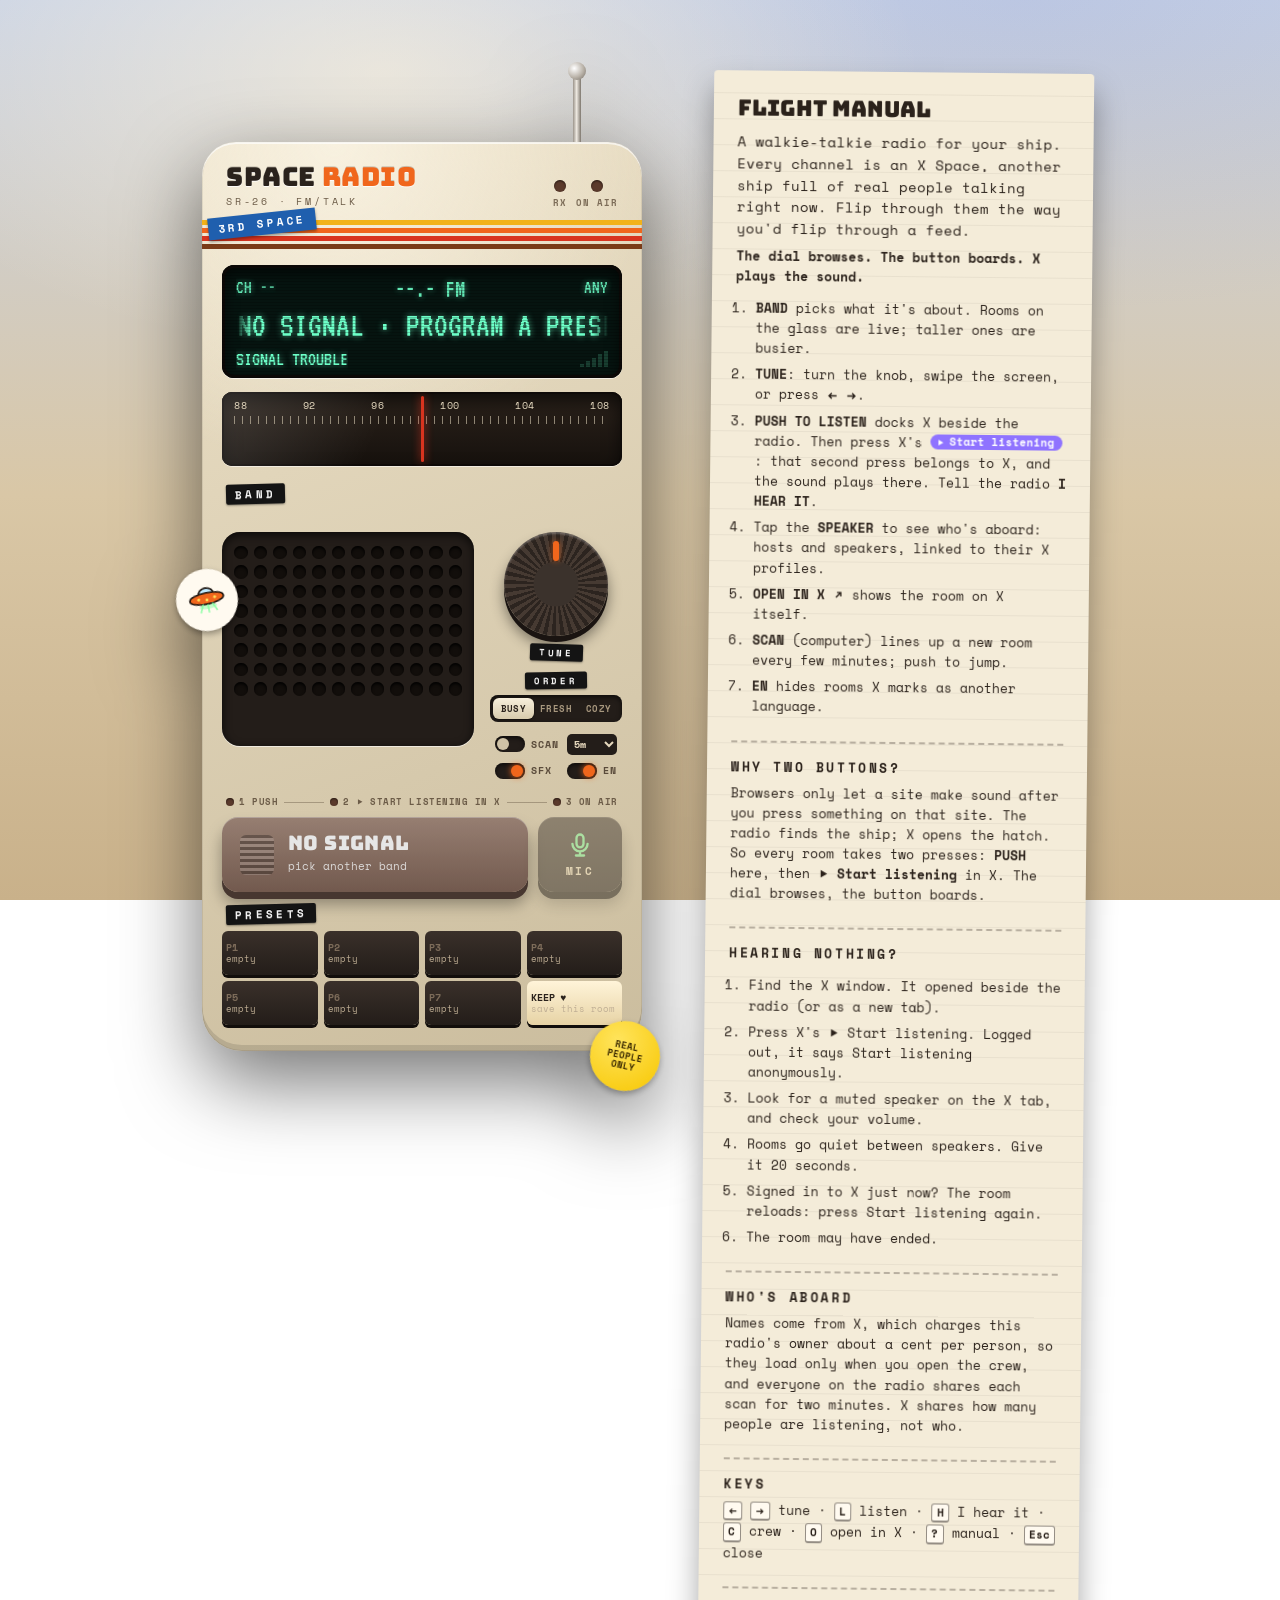
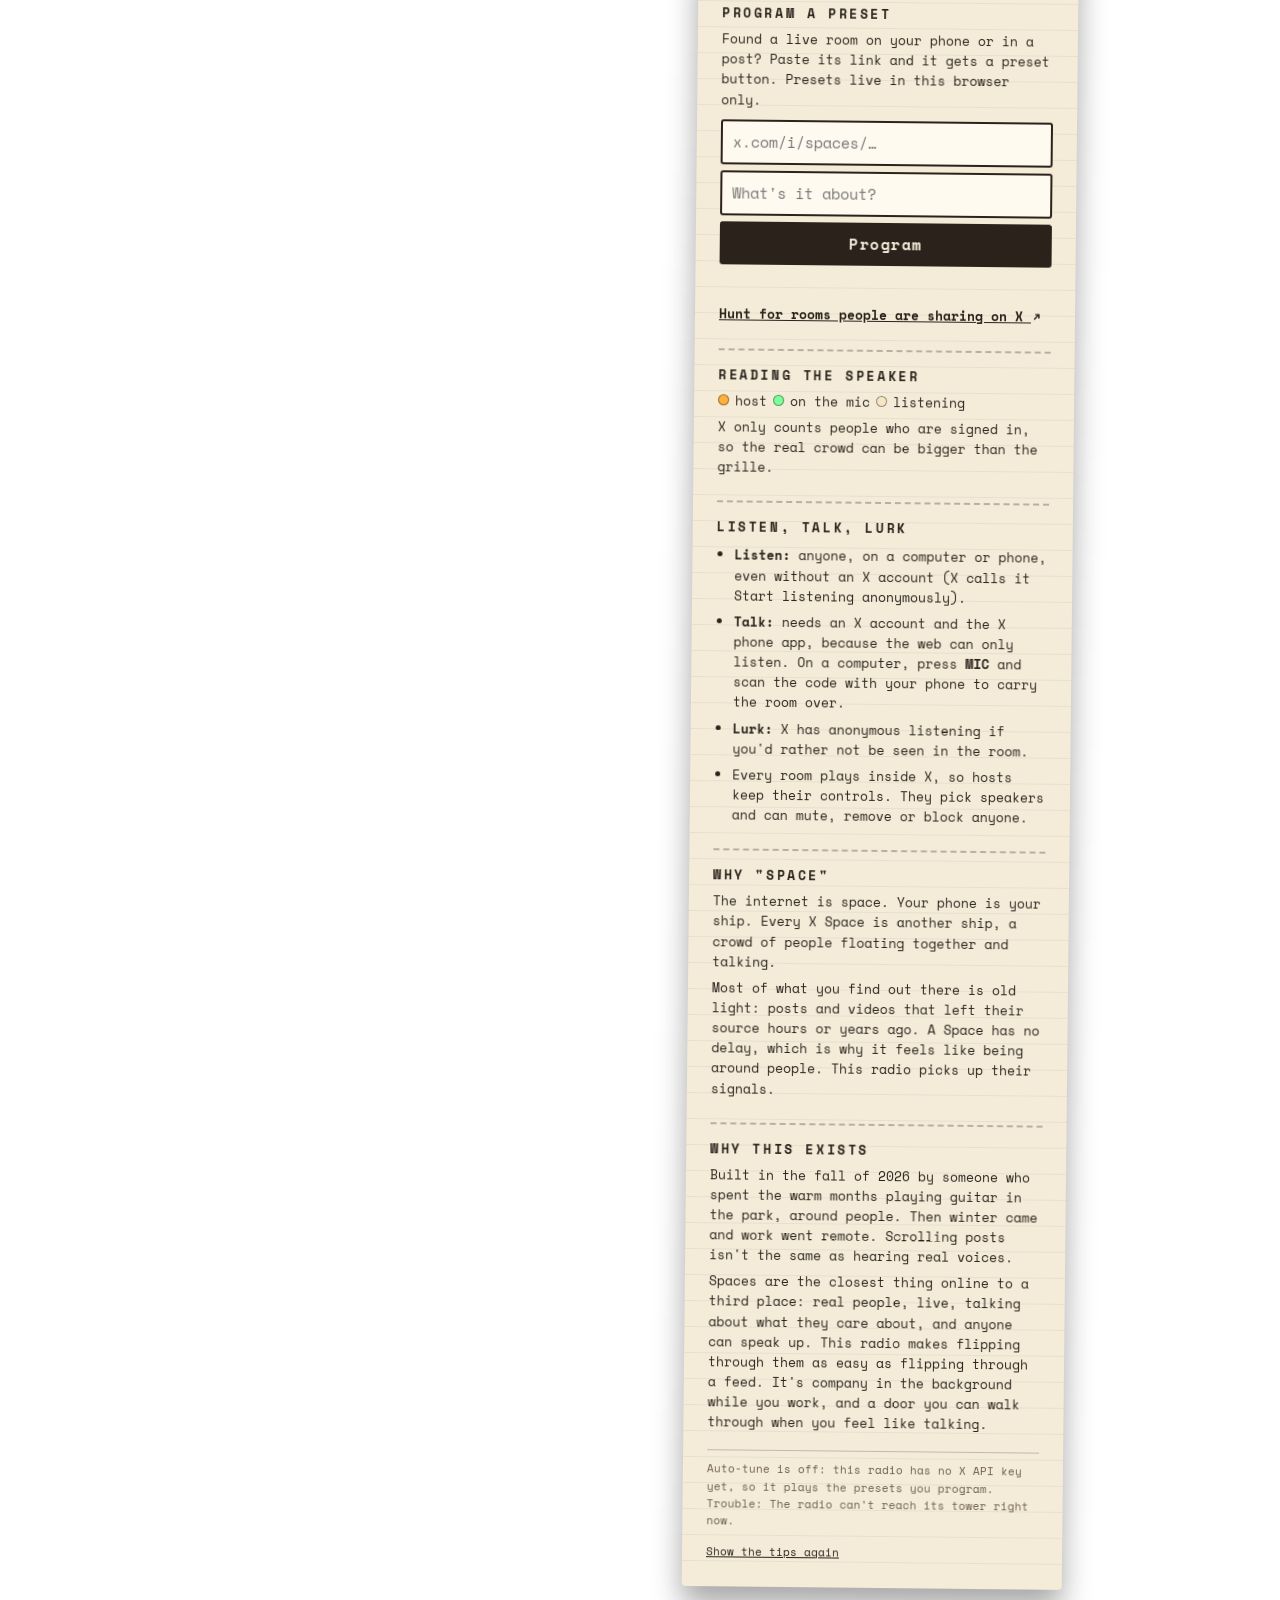
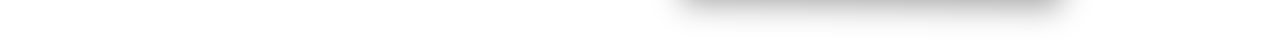
==== public/index.html @ bca17ed9 "feat(space-radio): two-key launch, crew manifest, open in X, first-flight clarity Why 'press listen " ====
<!doctype html>
<html lang="en">
<head>
  <meta charset="utf-8">
  <meta name="viewport" content="width=device-width, initial-scale=1, viewport-fit=cover">
  <title>Space Radio</title>
  <meta name="description" content="A walkie-talkie radio for live X Spaces. Every Space is a ship full of people talking right now: flip through them, listen in, or grab the mic.">
  <meta property="og:title" content="Space Radio SR-26">
  <meta property="og:description" content="Every X Space is a ship full of people, talking live. Tune in, flip through, grab the mic.">
  <meta property="og:type" content="website">
  <meta property="og:url" content="https://space-radio-fm.vercel.app/">
  <meta property="og:image" content="https://space-radio-fm.vercel.app/og.png">
  <meta property="og:image:width" content="1200">
  <meta property="og:image:height" content="630">
  <meta name="twitter:card" content="summary_large_image">
  <meta name="theme-color" content="#1a120d">
  <meta name="apple-mobile-web-app-capable" content="yes">
  <meta name="apple-mobile-web-app-title" content="Space Radio">
  <meta name="apple-mobile-web-app-status-bar-style" content="black-translucent">
  <link rel="icon" href="icon.svg" type="image/svg+xml">
  <link rel="apple-touch-icon" href="apple-touch-icon.png">
  <link rel="manifest" href="manifest.webmanifest">
  <link rel="preconnect" href="https://fonts.googleapis.com">
  <link rel="preconnect" href="https://fonts.gstatic.com" crossorigin>
  <link href="https://fonts.googleapis.com/css2?family=Bungee&family=Space+Mono:wght@400;700&family=VT323&display=swap" rel="stylesheet">
  <link rel="stylesheet" href="app.css">
  <link rel="stylesheet" href="crew.css">
</head>
<body>
  <!-- Glyphs the web fonts don't carry (and some phones draw as emoji). -->
  <svg class="sprite" aria-hidden="true" focusable="false">
    <symbol id="g-play" viewBox="0 0 16 16"><path d="M4 2.5v11L13.5 8z" fill="currentColor"/></symbol>
    <symbol id="g-out" viewBox="0 0 16 16"><path d="M4.5 11.5l7-7M6 4.5h5.5V10" fill="none" stroke="currentColor" stroke-width="2"/></symbol>
    <symbol id="g-right" viewBox="0 0 16 16"><path d="M2 8h11M9 4l4 4-4 4" fill="none" stroke="currentColor" stroke-width="2"/></symbol>
    <symbol id="g-left" viewBox="0 0 16 16"><path d="M14 8H3M7 4L3 8l4 4" fill="none" stroke="currentColor" stroke-width="2"/></symbol>
    <symbol id="g-down" viewBox="0 0 16 16"><path d="M8 2v11M4 9l4 4 4-4" fill="none" stroke="currentColor" stroke-width="2"/></symbol>
    <symbol id="g-check" viewBox="0 0 16 16"><path d="M2.5 8.5l3.5 3.5L13.5 4" fill="none" stroke="currentColor" stroke-width="2.4"/></symbol>
    <symbol id="g-cross" viewBox="0 0 16 16"><path d="M4 4l8 8M12 4l-8 8" fill="none" stroke="currentColor" stroke-width="2.4"/></symbol>
    <symbol id="g-tri" viewBox="0 0 16 16"><path d="M5.5 4v8L11.5 8z" fill="currentColor"/></symbol>
  </svg>

  <div id="inapp" class="inapp" role="note" hidden>
    <p>You're in this app's built-in browser, which can't hand rooms to X. Tap ••• and choose <b>Open in browser</b>.</p>
    <button id="inapp-close" type="button" aria-label="Dismiss">✕</button>
  </div>

  <main class="desk">
    <div class="radio" id="radio">
      <div class="antenna" aria-hidden="true"><i></i></div>
      <div id="dock-tag" class="dock-tag" aria-hidden="true"></div>

      <div class="shell">
        <header class="head">
          <div class="logo">SPACE<b>RADIO</b></div>
          <div class="model">SR-26 · FM/TALK</div>
          <div class="lamps">
            <span id="lamp-rx" class="lamp rx" title="Receiving">RX</span>
            <span id="lamp-air" class="lamp air" title="Not in a room">ON AIR</span>
          </div>
        </header>
        <div class="stripes" aria-hidden="true"><i></i><i></i><i></i><i></i><div class="sticker tape">3RD SPACE</div></div>

        <section class="lcd" id="lcd" aria-live="off" aria-label="Radio display">
          <div class="lcd-row top">
            <span id="lcd-ch">CH --</span>
            <span id="lcd-freq" class="freq">--.- FM</span>
            <span id="lcd-band">ANY</span>
          </div>
          <div class="lcd-title"><span id="lcd-title">WARMING UP…</span></div>
          <div class="lcd-row">
            <span id="lcd-info"></span>
            <span id="lcd-signal" class="signal" aria-hidden="true"><i></i><i></i><i></i><i></i><i></i></span>
          </div>
          <i class="carrier" aria-hidden="true"></i>
        </section>

        <section class="glass" id="glass" aria-label="Rooms on this band">
          <div class="scale" aria-hidden="true">
            <span>88</span><span>92</span><span>96</span><span>100</span><span>104</span><span>108</span>
          </div>
          <div id="markers" class="markers"></div>
          <div id="needle" class="needle" aria-hidden="true"></div>
        </section>

        <div class="dymo" aria-hidden="true">BAND</div>
        <nav id="bands" class="bands" aria-label="Bands"></nav>

        <section class="deck">
          <div class="speaker-col">
            <button type="button" id="speaker" class="speaker" aria-haspopup="dialog" aria-controls="crew" aria-describedby="grille-key" disabled>
              <div id="grille" class="grille" aria-hidden="true"></div>
              <div id="grille-key" class="grille-key"></div>
              <span id="speaker-cta" class="speaker-cta">WHO'S HERE <svg class="g" aria-hidden="true" focusable="false"><use href="#g-tri"/></svg></span>
            </button>
            <a id="open-x" class="open-x" href="#" target="_blank" rel="noopener noreferrer" hidden>OPEN IN X <svg class="g" aria-hidden="true"><use href="#g-out"/></svg></a>
          </div>

          <div class="controls">
            <div class="knob-well">
              <button id="knob" class="knob" type="button" aria-label="Tune: next room (drag, scroll or use arrow keys)" title="Tune: drag, scroll, click, or press ← →">
                <span class="grip" aria-hidden="true"></span>
              </button>
              <div class="dymo small" aria-hidden="true">TUNE</div>
            </div>

            <div class="order">
              <div class="dymo small" aria-hidden="true">ORDER</div>
              <div class="slide" role="radiogroup" aria-label="Order rooms by">
                <button type="button" data-sort="busy" role="radio" title="Most people first">BUSY</button>
                <button type="button" data-sort="fresh" role="radio" title="Newest first">FRESH</button>
                <button type="button" data-sort="cozy" role="radio" title="Small rooms first">COZY</button>
              </div>
            </div>

            <div class="toggles">
              <label class="toggle" title="Lines up a new room every few minutes; you push to jump."><input id="scan-on" type="checkbox"><span></span>SCAN</label>
              <select id="scan-min" aria-label="Minutes per room while scanning">
                <option value="2">2m</option><option value="5" selected>5m</option>
                <option value="10">10m</option><option value="20">20m</option>
              </select>
              <label class="toggle" title="Radio sound effects. Doesn't affect X's audio."><input id="sfx-on" type="checkbox" checked><span></span>SFX</label>
              <label class="toggle" title="Hide rooms X marks as another language"><input id="en-on" type="checkbox" checked><span></span>EN</label>
            </div>
          </div>
        </section>

        <div id="rail" class="rail" aria-hidden="true">
          <span class="rail-step"><i class="rail-lamp" data-state="off"></i><b><span class="desk-only">1 PUSH</span><span class="phone-only">1 TAP</span></b></span>
          <i class="rail-line"></i>
          <span class="rail-step"><i class="rail-lamp" data-state="off"></i><b>2 <svg class="g"><use href="#g-play"/></svg> START LISTENING<span class="desk-only"> IN X</span></b></span>
          <i class="rail-line"></i>
          <span class="rail-step"><i class="rail-lamp" data-state="off"></i><b>3 ON AIR</b></span>
        </div>

        <div class="ptt-row">
          <a id="ptt" class="ptt" href="#">
            <span class="ribs" aria-hidden="true"></span>
            <span class="ptt-label"><b id="ptt-text">PUSH TO LISTEN</b><small id="ptt-sub">X opens beside the radio</small></span>
          </a>
          <button id="mic" class="talk" type="button" aria-label="Talk: send this room to your phone" title="Talking needs the X app: send this room to your phone" hidden>
            <svg viewBox="0 0 24 24" aria-hidden="true"><rect x="9" y="3" width="6" height="11" rx="3"/><path d="M5.5 11a6.5 6.5 0 0 0 13 0M12 17.5V21M8.5 21h7"/></svg>
            <span>MIC</span>
          </button>
        </div>

        <section id="airlock" class="airlock" aria-live="polite" aria-label="Step 2, in X" inert>
          <div id="airlock-in" class="airlock-in"></div>
        </section>

        <div class="dymo presets-label" aria-hidden="true">PRESETS</div>
        <div id="presets" class="presets"></div>

        <div class="sticker smile" aria-hidden="true"><span>REAL<br>PEOPLE<br>ONLY</span></div>
        <div class="sticker ufo" aria-hidden="true">
          <svg viewBox="0 0 64 64"><ellipse cx="32" cy="40" rx="11" ry="3" fill="#7dff9a" opacity=".45"/><path d="M22 27a10 10 0 0 1 20 0" fill="#bfe9ff" stroke="#1a120d" stroke-width="2"/><ellipse cx="32" cy="30" rx="21" ry="7" fill="#f0661c" stroke="#1a120d" stroke-width="2"/><circle cx="22" cy="30" r="1.8" fill="#ffe45c"/><circle cx="32" cy="32" r="1.8" fill="#ffe45c"/><circle cx="42" cy="30" r="1.8" fill="#ffe45c"/><path d="M26 37l-4 9M32 38v9M38 37l4 9" stroke="#7dff9a" stroke-width="2" stroke-linecap="round" opacity=".8"/></svg>
        </div>
      </div>
    </div>

    <aside class="manual" id="manual" tabindex="-1">
      <h1>Flight manual</h1>
      <p class="lede">A walkie-talkie radio for your ship. Every channel is an X Space, another ship full of real people talking right now. Flip through them the way you'd flip through a feed.</p>
      <p class="motto">The dial browses. The button boards. X plays the sound.</p>

      <ol class="steps">
        <li><b>BAND</b> picks what it's about. Rooms on the glass are live; taller ones are busier.</li>
        <li><b>TUNE</b>: turn the knob, swipe the screen, or press <span class="sr-only">the arrow keys</span><svg class="g" aria-hidden="true" focusable="false"><use href="#g-left"/></svg> <svg class="g" aria-hidden="true" focusable="false"><use href="#g-right"/></svg>.</li>
        <li><b>PUSH TO LISTEN</b> docks X beside the radio. Then press X's <span class="x-pill small"><svg class="g" aria-hidden="true"><use href="#g-play"/></svg> Start listening</span>: that second press belongs to X, and the sound plays there. Tell the radio <b>I HEAR IT</b>.</li>
        <li>Tap the <b>SPEAKER</b> to see who's aboard: hosts and speakers, linked to their X profiles.</li>
        <li><b>OPEN IN X <svg class="g" aria-hidden="true"><use href="#g-out"/></svg></b> shows the room on X itself.</li>
        <li><b>SCAN</b> (computer) lines up a new room every few minutes; push to jump.</li>
        <li><b>EN</b> hides rooms X marks as another language.</li>
      </ol>

      <h2>Why two buttons?</h2>
      <p>Browsers only let a site make sound after you press something on that site. The radio finds the ship; X opens the hatch. So every room takes two presses: <b>PUSH</b> here, then <b><svg class="g" aria-hidden="true"><use href="#g-play"/></svg> Start listening</b> in X. The dial browses, the button boards.</p>

      <h2>Hearing nothing?</h2>
      <ol class="steps">
        <li>Find the X window. It opened beside the radio (or as a new tab).</li>
        <li>Press X's <svg class="g" aria-hidden="true"><use href="#g-play"/></svg> Start listening. Logged out, it says Start listening anonymously.</li>
        <li>Look for a muted speaker on the X tab, and check your volume.</li>
        <li>Rooms go quiet between speakers. Give it 20 seconds.</li>
        <li>Signed in to X just now? The room reloads: press Start listening again.</li>
        <li>The room may have ended.</li>
      </ol>

      <h2>Who's aboard</h2>
      <p>Names come from X, which charges this radio's owner about a cent per person, so they load only when you open the crew, and everyone on the radio shares each scan for two minutes. X shares how many people are listening, not who.</p>

      <h2 class="desk-only">Keys</h2>
      <p class="keys desk-only"><kbd aria-label="Left arrow"><svg class="g" aria-hidden="true" focusable="false"><use href="#g-left"/></svg></kbd> <kbd aria-label="Right arrow"><svg class="g" aria-hidden="true" focusable="false"><use href="#g-right"/></svg></kbd> tune · <kbd>L</kbd> listen · <kbd>H</kbd> I hear it · <kbd>C</kbd> crew · <kbd>O</kbd> open in X · <kbd>?</kbd> manual · <kbd>Esc</kbd> close</p>

      <h2>Program a preset</h2>
      <p>Found a live room on your phone or in a post? Paste its link and it gets a preset button. Presets live in this browser only.</p>
      <form id="add-form" class="add">
        <input id="add-link" placeholder="x.com/i/spaces/…" required autocomplete="off" inputmode="url" aria-label="Space link">
        <input id="add-title" placeholder="What's it about?" autocomplete="off" maxlength="80" aria-label="Name (optional)">
        <button type="submit">Program</button>
      </form>
      <p id="add-msg" class="msg" role="status"></p>
      <ul id="preset-list" class="preset-list"></ul>
      <a id="hunt" class="hunt" target="_blank" rel="noopener">Hunt for rooms people are sharing on X <svg class="g" aria-hidden="true" focusable="false"><use href="#g-out"/></svg></a>

      <h2>Reading the speaker</h2>
      <p class="legend"><i class="d host"></i> host <i class="d mic"></i> on the mic <i class="d ear"></i> listening</p>
      <p>X only counts people who are signed in, so the real crowd can be bigger than the grille.</p>

      <h2>Listen, talk, lurk</h2>
      <ul class="facts">
        <li><b>Listen:</b> anyone, on a computer or phone, even without an X account (X calls it Start listening anonymously).</li>
        <li><b>Talk:</b> needs an X account and the X phone app, because the web can only listen. On a computer, press <b>MIC</b> and scan the code with your phone to carry the room over.</li>
        <li><b>Lurk:</b> X has anonymous listening if you'd rather not be seen in the room.</li>
        <li>Every room plays inside X, so hosts keep their controls. They pick speakers and can mute, remove or block anyone.</li>
      </ul>

      <h2>Why "Space"</h2>
      <p>The internet is space. Your phone is your ship. Every X Space is another ship, a crowd of people floating together and talking.</p>
      <p>Most of what you find out there is old light: posts and videos that left their source hours or years ago. A Space has no delay, which is why it feels like being around people. This radio picks up their signals.</p>

      <h2>Why this exists</h2>
      <p>Built in the fall of 2026 by someone who spent the warm months playing guitar in the park, around people. Then winter came and work went remote. Scrolling posts isn't the same as hearing real voices.</p>
      <p>Spaces are the closest thing online to a third place: real people, live, talking about what they care about, and anyone can speak up. This radio makes flipping through them as easy as flipping through a feed. It's company in the background while you work, and a door you can walk through when you feel like talking.</p>

      <footer class="foot">
        <p id="foot"></p>
        <button id="tips-again" type="button" class="tips-again">Show the tips again</button>
      </footer>
    </aside>
  </main>

  <dialog id="handoff" class="handoff" aria-labelledby="handoff-title">
    <div class="ticket">
      <p class="ticket-kicker">Transmit to phone</p>
      <h2 id="handoff-title">Scan to talk</h2>
      <p id="handoff-room" class="ticket-room"></p>
      <div id="handoff-qr" class="ticket-qr"></div>
      <p class="ticket-note">Point your phone's camera at the code. The room opens in the X app, where you can request the mic.</p>
      <div class="ticket-actions">
        <button id="handoff-copy" type="button">Copy link</button>
        <button id="handoff-close" type="button" class="close">Done</button>
      </div>
    </div>
  </dialog>

  <dialog id="preflight" class="sheet" aria-labelledby="preflight-title">
    <div class="sheet-card">
      <p class="sheet-kicker">BEFORE YOU GO</p>
      <h2 id="preflight-title">Two keys to go live</h2>
      <ol class="two-keys" aria-hidden="true">
        <li class="k1">PUSH <svg class="g"><use href="#g-check"/></svg></li>
        <li class="k2"><span class="x-pill"><svg class="g"><use href="#g-play"/></svg> Start listening</span></li>
        <li class="k3"><i></i>ON AIR</li>
      </ol>
      <p>X opens this room. Tap <b><svg class="g" aria-hidden="true"><use href="#g-play"/></svg> Start listening</b> there: X needs that tap before it plays sound. In the X app, come back here anytime to swipe for the next ship. If it opens as a web page, stay there to listen: coming back stops the sound.</p>
      <div class="sheet-actions">
        <a id="preflight-go" class="go" href="#">OPEN IN X</a>
        <button id="preflight-close" type="button" class="not-now">Not now</button>
      </div>
    </div>
  </dialog>

  <p id="announcer" class="sr-only" role="status"></p>
  <script type="module" src="app.js"></script>
</body>
</html>
---- public/app.css ----
/* Space Radio SR-26 — a 1970s handheld that learned to talk, riding in your ship. */
:root {
  --sky: #0b0912;
  --wall: #1a120d;
  --wall-2: #2a1a10;
  --lamp: rgba(255, 170, 90, .16);
  --paper: #f4ecd9;
  --paper-ink: #2b221b;
  --shell: #ece1c8;
  --shell-hi: #f8f1e0;
  --shell-lo: #cbbd9e;
  --panel: #231d19;
  --panel-2: #312822;
  --ink: #2a221c;
  --orange: #f0661c;
  --mustard: #f2b21a;
  --red: #d8341f;
  --brown: #7a3b17;
  --vfd: #6dffc8;
  --vfd-dim: rgba(109, 255, 200, .18);
  --vfd-bg: #061410;
  --host: #ffb13b;
  --mic: #7dff9a;
  --ear: #f6e6c4;
  --off: #3a302a;
  --x-turn: #8f73ff;  /* violet: X's turn (its Start listening button) */
  --onair: #ff4a2e;   /* red: on air */
  --mono: "Space Mono", ui-monospace, monospace;
  --lcd: "VT323", ui-monospace, monospace;
}
@media (prefers-color-scheme: light) {
  :root:not([data-theme="dark"]) {
    --sky: #c9d3e6; --wall: #d9c7a6; --wall-2: #c9b18a; --lamp: rgba(255, 244, 220, .6);
  }
  :root:not([data-theme="dark"]) body::before, :root:not([data-theme="dark"]) body::after { display: none; }
}

* { box-sizing: border-box; }
[hidden] { display: none !important; }
html { -webkit-text-size-adjust: 100%; }
body {
  margin: 0; min-height: 100vh; color: var(--paper-ink); font: 15px/1.55 var(--mono);
  background:
    radial-gradient(ellipse 60% 45% at 30% 8%, var(--lamp), transparent 70%),
    radial-gradient(ellipse 80% 50% at 80% 0%, rgba(90, 110, 200, .12), transparent 70%),
    linear-gradient(var(--sky), var(--wall) 55%, var(--wall-2));
  background-attachment: fixed;
}
/* Out the ship's window: a fixed sky, and a few stars that breathe. */
body::before, body::after { content: ""; position: fixed; inset: 0; pointer-events: none; z-index: -1; }
body::before {
  background:
    radial-gradient(1px 1px at 74.7% 20.3%, rgba(255,246,225,0.5), transparent),
    radial-gradient(1.8px 1.8px at 60.1% 5.7%, rgba(255,246,225,0.35), transparent),
    radial-gradient(1px 1px at 73.0% 62.3%, rgba(255,246,225,0.7), transparent),
    radial-gradient(1.8px 1.8px at 43.0% 24.2%, rgba(255,246,225,0.7), transparent),
    radial-gradient(1px 1px at 84.4% 78.6%, rgba(255,246,225,0.7), transparent),
    radial-gradient(1px 1px at 93.8% 22.2%, rgba(255,246,225,0.35), transparent),
    radial-gradient(1.8px 1.8px at 59.7% 83.9%, rgba(255,246,225,0.5), transparent),
    radial-gradient(1px 1px at 24.4% 58.4%, rgba(255,246,225,0.7), transparent),
    radial-gradient(1px 1px at 29.3% 54.4%, rgba(255,246,225,0.7), transparent),
    radial-gradient(1.4px 1.4px at 4.4% 0.8%, rgba(255,246,225,0.5), transparent),
    radial-gradient(1px 1px at 85.1% 42.3%, rgba(255,246,225,0.35), transparent),
    radial-gradient(1.8px 1.8px at 88.1% 25.1%, rgba(255,246,225,0.5), transparent),
    radial-gradient(1px 1px at 60.7% 15.6%, rgba(255,246,225,0.35), transparent),
    radial-gradient(1px 1px at 12.6% 54.9%, rgba(255,246,225,0.35), transparent),
    radial-gradient(1px 1px at 40.7% 37.0%, rgba(255,246,225,0.7), transparent),
    radial-gradient(1px 1px at 32.7% 40.7%, rgba(255,246,225,0.5), transparent),
    radial-gradient(1px 1px at 70.6% 58.2%, rgba(255,246,225,0.5), transparent),
    radial-gradient(1px 1px at 9.6% 24.0%, rgba(255,246,225,0.35), transparent),
    radial-gradient(1.8px 1.8px at 67.9% 27.6%, rgba(255,246,225,0.5), transparent),
    radial-gradient(1px 1px at 52.1% 60.3%, rgba(255,246,225,0.35), transparent),
    radial-gradient(1px 1px at 15.2% 0.8%, rgba(255,246,225,0.7), transparent),
    radial-gradient(1px 1px at 94.5% 68.8%, rgba(255,246,225,0.7), transparent),
    radial-gradient(1px 1px at 18.3% 61.1%, rgba(255,246,225,0.5), transparent),
    radial-gradient(1px 1px at 4.9% 97.3%, rgba(255,246,225,0.35), transparent),
    radial-gradient(1px 1px at 29.2% 89.9%, rgba(255,246,225,0.7), transparent),
    radial-gradient(1.8px 1.8px at 86.8% 88.0%, rgba(255,246,225,0.7), transparent),
    radial-gradient(1.8px 1.8px at 2.3% 94.0%, rgba(255,246,225,0.5), transparent),
    radial-gradient(1.8px 1.8px at 64.9% 54.7%, rgba(255,246,225,0.35), transparent),
    radial-gradient(1.8px 1.8px at 10.1% 96.6%, rgba(255,246,225,0.35), transparent),
    radial-gradient(1.8px 1.8px at 30.6% 14.5%, rgba(255,246,225,0.5), transparent),
    radial-gradient(1px 1px at 62.3% 31.6%, rgba(255,246,225,0.7), transparent),
    radial-gradient(1px 1px at 92.0% 6.6%, rgba(255,246,225,0.7), transparent),
    radial-gradient(1px 1px at 4.4% 14.4%, rgba(255,246,225,0.5), transparent),
    radial-gradient(1.8px 1.8px at 6.7% 28.1%, rgba(255,246,225,0.5), transparent),
    radial-gradient(1px 1px at 21.8% 49.9%, rgba(255,246,225,0.7), transparent),
    radial-gradient(1px 1px at 91.4% 71.5%, rgba(255,246,225,0.35), transparent),
    radial-gradient(1px 1px at 21.3% 75.8%, rgba(255,246,225,0.7), transparent),
    radial-gradient(1px 1px at 73.4% 3.8%, rgba(255,246,225,0.35), transparent),
    radial-gradient(1px 1px at 94.0% 98.5%, rgba(255,246,225,0.5), transparent),
    radial-gradient(1px 1px at 48.5% 11.6%, rgba(255,246,225,0.5), transparent),
    radial-gradient(1px 1px at 16.8% 5.9%, rgba(255,246,225,0.5), transparent),
    radial-gradient(1.8px 1.8px at 26.1% 19.5%, rgba(255,246,225,0.7), transparent),
    radial-gradient(1.4px 1.4px at 72.1% 32.4%, rgba(255,246,225,0.5), transparent),
    radial-gradient(1.8px 1.8px at 90.3% 29.2%, rgba(255,246,225,0.35), transparent),
    radial-gradient(1px 1px at 83.4% 40.5%, rgba(255,246,225,0.35), transparent),
    radial-gradient(1px 1px at 99.8% 79.8%, rgba(255,246,225,0.7), transparent),
    radial-gradient(1.4px 1.4px at 29.7% 97.5%, rgba(255,246,225,0.7), transparent),
    radial-gradient(1px 1px at 71.4% 69.4%, rgba(255,246,225,0.7), transparent),
    radial-gradient(1.8px 1.8px at 70.9% 76.3%, rgba(255,246,225,0.5), transparent),
    radial-gradient(1px 1px at 9.5% 1.3%, rgba(255,246,225,0.35), transparent),
    radial-gradient(1px 1px at 86.6% 74.4%, rgba(255,246,225,0.35), transparent),
    radial-gradient(1px 1px at 37.9% 64.1%, rgba(255,246,225,0.7), transparent),
    radial-gradient(1.8px 1.8px at 69.2% 11.8%, rgba(255,246,225,0.5), transparent),
    radial-gradient(1px 1px at 94.6% 64.4%, rgba(255,246,225,0.5), transparent),
    radial-gradient(1px 1px at 25.2% 59.8%, rgba(255,246,225,0.7), transparent),
    radial-gradient(1.4px 1.4px at 81.1% 65.0%, rgba(255,246,225,0.5), transparent),
    radial-gradient(1px 1px at 22.2% 14.2%, rgba(255,246,225,0.5), transparent),
    radial-gradient(1.4px 1.4px at 76.4% 22.0%, rgba(255,246,225,0.35), transparent),
    radial-gradient(1.8px 1.8px at 82.8% 97.3%, rgba(255,246,225,0.35), transparent),
    radial-gradient(1.8px 1.8px at 44.7% 29.8%, rgba(255,246,225,0.7), transparent),
    radial-gradient(1px 1px at 44.2% 20.6%, rgba(255,246,225,0.5), transparent),
    radial-gradient(1px 1px at 7.7% 23.3%, rgba(255,246,225,0.35), transparent),
    radial-gradient(1px 1px at 10.6% 77.8%, rgba(255,246,225,0.7), transparent),
    radial-gradient(1.4px 1.4px at 46.0% 11.9%, rgba(255,246,225,0.7), transparent),
    radial-gradient(1.8px 1.8px at 41.3% 88.9%, rgba(255,246,225,0.7), transparent),
    radial-gradient(1px 1px at 19.7% 21.7%, rgba(255,246,225,0.7), transparent),
    radial-gradient(1.8px 1.8px at 62.5% 92.2%, rgba(255,246,225,0.5), transparent),
    radial-gradient(1.8px 1.8px at 48.8% 95.1%, rgba(255,246,225,0.7), transparent),
    radial-gradient(1.4px 1.4px at 50.3% 3.3%, rgba(255,246,225,0.35), transparent),
    radial-gradient(1.4px 1.4px at 62.3% 85.5%, rgba(255,246,225,0.7), transparent);
}
body::after {
  background:
    radial-gradient(2.4px 2.4px at 89.3% 50.8%, rgba(255,246,225,0.9), transparent),
    radial-gradient(2.4px 2.4px at 67.4% 98.4%, rgba(255,246,225,0.9), transparent),
    radial-gradient(2px 2px at 74.3% 1.1%, rgba(255,246,225,0.9), transparent),
    radial-gradient(2px 2px at 98.5% 24.1%, rgba(255,246,225,0.9), transparent),
    radial-gradient(2.4px 2.4px at 92.4% 58.6%, rgba(255,246,225,0.9), transparent),
    radial-gradient(2px 2px at 55.6% 75.3%, rgba(255,246,225,0.9), transparent),
    radial-gradient(2.4px 2.4px at 52.0% 89.4%, rgba(255,246,225,0.9), transparent),
    radial-gradient(2px 2px at 16.0% 14.3%, rgba(255,246,225,0.9), transparent),
    radial-gradient(2.4px 2.4px at 39.3% 5.3%, rgba(255,246,225,0.9), transparent),
    radial-gradient(2.4px 2.4px at 59.2% 49.3%, rgba(255,246,225,0.9), transparent),
    radial-gradient(2px 2px at 5.7% 27.4%, rgba(255,246,225,0.9), transparent),
    radial-gradient(2px 2px at 78.6% 37.1%, rgba(255,246,225,0.9), transparent),
    radial-gradient(2px 2px at 53.7% 62.1%, rgba(255,246,225,0.9), transparent),
    radial-gradient(2.4px 2.4px at 35.5% 78.5%, rgba(255,246,225,0.9), transparent),
    radial-gradient(2.4px 2.4px at 48.4% 28.9%, rgba(255,246,225,0.9), transparent),
    radial-gradient(2.4px 2.4px at 41.4% 94.0%, rgba(255,246,225,0.9), transparent);
  animation: twinkle 5s ease-in-out infinite alternate;
}
@keyframes twinkle { from { opacity: .25; } to { opacity: 1; } }
button, input, select { font: inherit; }
a { color: inherit; }

.desk {
  display: grid; gap: 40px; justify-content: center; align-items: start;
  padding: 44px 16px 64px; grid-template-columns: minmax(0, 440px);
}
@media (min-width: 980px) {
  .desk { grid-template-columns: 440px 380px; gap: 56px; padding-top: 72px; }
  .manual { position: sticky; top: 32px; }
}

/* ---------- the device ---------- */
.radio { position: relative; padding-top: 70px; filter: drop-shadow(0 30px 40px rgba(0,0,0,.55)); }
.antenna { position: absolute; top: 0; right: 58px; width: 14px; height: 96px; }
.antenna::before { content: ""; position: absolute; inset: 0 3px; border-radius: 6px;
  background: linear-gradient(90deg, #9a938a, #eee9e1 45%, #7d766d); }
.antenna i { position: absolute; top: -10px; left: -2px; width: 18px; height: 18px; border-radius: 50%;
  background: radial-gradient(circle at 35% 35%, #fff, #b9b2a8 55%, #6f685f); }
.radio.live .antenna i { box-shadow: 0 0 0 0 rgba(240,102,28,.7); animation: beacon 2.2s ease-out infinite; }
@keyframes beacon { 70% { box-shadow: 0 0 0 16px rgba(240,102,28,0); } 100% { box-shadow: 0 0 0 0 rgba(240,102,28,0); } }
/* X's turn: a violet tip over the plain one, blinked with opacity only (off, then on: 1 Hz) */
.antenna i::after { content: ""; position: absolute; inset: 0; border-radius: 50%; opacity: 0; pointer-events: none;
  background: radial-gradient(circle at 35% 35%, #fff, var(--x-turn) 55%, #3b2c86); box-shadow: 0 0 12px var(--x-turn); }
.radio.in-airlock .antenna i::after { animation: xblink 1s step-end infinite; }
@keyframes xblink { 50% { opacity: 1; } }

.shell {
  position: relative; border-radius: 34px 34px 40px 40px; padding: 20px 20px 26px;
  background:
    radial-gradient(120% 60% at 30% 0%, var(--shell-hi), transparent 60%),
    linear-gradient(160deg, var(--shell), var(--shell-lo));
  box-shadow: inset 0 2px 0 rgba(255,255,255,.7), inset 0 -6px 0 rgba(0,0,0,.12),
              inset 0 0 0 1px rgba(0,0,0,.08);
}

.head { display: grid; grid-template-columns: 1fr auto; align-items: end; gap: 0 10px; padding: 2px 4px 10px; }
.logo { font: 26px/1 Bungee, var(--mono); color: var(--ink); letter-spacing: .02em;
  text-shadow: 0 1px 0 rgba(255,255,255,.8), 0 -1px 0 rgba(0,0,0,.18); }
.logo b { color: var(--orange); font-weight: 400; margin-left: 6px; }
.model { grid-column: 1; font-size: 10px; letter-spacing: .28em; color: #6c5c48; margin-top: 4px; }
.lamps { grid-column: 2; grid-row: 1 / span 2; display: flex; gap: 8px; }
.lamp { font-size: 9px; font-weight: 700; letter-spacing: .12em; color: #7c6c58; display: flex; flex-direction: column; align-items: center; gap: 4px; }
.lamp::before { content: ""; width: 12px; height: 12px; border-radius: 50%; background: #5b3a2c;
  box-shadow: inset 0 1px 2px rgba(0,0,0,.6); }
.lamp.rx.on::before { background: #7dff9a; box-shadow: 0 0 10px #7dff9a, inset 0 -1px 2px rgba(0,0,0,.3); animation: blink 1.1s steps(2) infinite; }
.lamp.air.on::before { background: var(--onair); box-shadow: 0 0 12px var(--onair), inset 0 -1px 2px rgba(0,0,0,.3); }
.lamp.air.stby { color: #9a6a12; }
.lamp.air.stby::before { background: var(--host); box-shadow: 0 0 10px var(--host), inset 0 -1px 2px rgba(0,0,0,.3);
  animation: blink 1.2s steps(2) infinite; }
@keyframes blink { 50% { opacity: .35; } }

.stripes { display: grid; gap: 3px; margin: 0 -20px 16px; position: relative; }
.stripes i { height: 5px; }
.stripes i:nth-child(1) { background: var(--mustard); }
.stripes i:nth-child(2) { background: var(--orange); }
.stripes i:nth-child(3) { background: var(--red); }
.stripes i:nth-child(4) { background: var(--brown); }

/* VFD display */
.lcd {
  font-family: var(--lcd); color: var(--vfd); background: var(--vfd-bg);
  border-radius: 12px; padding: 10px 14px 8px; position: relative; overflow: hidden;
  box-shadow: inset 0 0 0 3px #0b0806, inset 0 6px 16px rgba(0,0,0,.8), 0 1px 0 rgba(255,255,255,.6);
  text-shadow: 0 0 6px rgba(109,255,200,.65); touch-action: pan-y; user-select: none;
}
.lcd::after { content: ""; position: absolute; inset: 0; pointer-events: none;
  background: repeating-linear-gradient(0deg, rgba(0,0,0,.22) 0 1px, transparent 1px 3px); }
.lcd-row { display: flex; justify-content: space-between; align-items: center; gap: 10px; font-size: 20px; line-height: 1.1; }
.lcd-row.top { font-size: 19px; opacity: .9; }
.freq { font-size: 26px; }
.lcd-title { overflow: hidden; white-space: nowrap; font-size: 34px; line-height: 1.15; margin: 4px 0 2px;
  mask-image: linear-gradient(90deg, transparent, #000 4%, #000 96%, transparent); }
.lcd-title span { display: inline-block; padding-left: 2px; }
/* Long titles loop: the text is doubled, so sliding by half lands exactly where it began. */
.lcd-title.scroll span { animation: marquee var(--dur, 12s) linear infinite; }
@keyframes marquee { to { transform: translateX(-50%); } }
.lcd-row > span:first-child { min-width: 0; overflow: hidden; text-overflow: ellipsis; white-space: nowrap; }
.signal { display: inline-flex; align-items: flex-end; gap: 2px; height: 16px; }
.signal i { width: 4px; background: var(--vfd-dim); box-shadow: none; }
.signal i:nth-child(1) { height: 20%; } .signal i:nth-child(2) { height: 40%; }
.signal i:nth-child(3) { height: 60%; } .signal i:nth-child(4) { height: 80%; } .signal i:nth-child(5) { height: 100%; }
.signal i.on { background: var(--vfd); box-shadow: 0 0 5px var(--vfd); }
.lcd.static { animation: jitter .35s steps(3) 1; }
@keyframes jitter { 33% { filter: blur(1px) brightness(1.6); transform: translateX(-2px); } 66% { filter: blur(.5px); transform: translateX(2px); } }

/* dial glass */
.glass {
  position: relative; height: 74px; margin: 14px 0 6px; border-radius: 10px; overflow: hidden;
  background: linear-gradient(180deg, #2b221b, #16110d);
  box-shadow: inset 0 0 0 2px #0e0a08, inset 0 8px 18px rgba(0,0,0,.7), 0 1px 0 rgba(255,255,255,.55);
  cursor: pointer; touch-action: pan-y;
}
.glass::before { content: ""; position: absolute; inset: 0; pointer-events: none;
  background: linear-gradient(115deg, rgba(255,255,255,.13), transparent 40%); }
.scale { position: absolute; left: 12px; right: 12px; top: 6px; display: flex; justify-content: space-between;
  font-size: 10px; color: #e8dcc2; letter-spacing: .05em; }
.scale::after { content: ""; position: absolute; left: 0; right: 0; top: 18px; height: 8px;
  background: repeating-linear-gradient(90deg, rgba(232,220,194,.55) 0 1px, transparent 1px 8px); }
.markers { position: absolute; left: 12px; right: 12px; bottom: 8px; top: 30px; }
.markers button {
  position: absolute; bottom: 0; width: 10px; margin-left: -5px; padding: 0; border: 0; cursor: pointer;
  background: linear-gradient(var(--mustard), var(--orange)); border-radius: 2px 2px 0 0; opacity: .75;
}
.markers button.mine { background: linear-gradient(#bfe9ff, #6ab8e8); }
.markers button.at { opacity: 1; box-shadow: 0 0 10px var(--orange); }
.needle { position: absolute; top: 4px; bottom: 4px; width: 3px; margin-left: -1.5px; left: 50%;
  background: var(--red); box-shadow: 0 0 8px rgba(216,52,31,.9); border-radius: 2px;
  transition: left .5s cubic-bezier(.5,1.6,.4,1); }
.glass.empty .needle { animation: wander 3.5s ease-in-out infinite alternate; }
@keyframes wander { from { left: 12%; } to { left: 88%; } }

/* label-maker tape */
.dymo {
  display: inline-block; margin: 12px 0 8px 4px; padding: 2px 9px 1px; transform: rotate(-1.5deg);
  background: #141414; color: #f3f3f3; font: 700 11px/1.5 var(--mono); letter-spacing: .3em;
  border-radius: 2px; box-shadow: 0 1px 2px rgba(0,0,0,.4); text-shadow: 0 -1px 0 rgba(0,0,0,.9), 0 1px 0 rgba(255,255,255,.25);
}
.dymo.small { font-size: 9px; margin: 8px 0 0; transform: rotate(2deg); }

/* piano-key bands */
.bands { display: grid; grid-template-columns: repeat(5, 1fr); gap: 5px; }
.bands button {
  padding: 12px 2px 9px; border: 0; border-radius: 4px 4px 7px 7px; cursor: pointer;
  font: 700 10px/1 var(--mono); letter-spacing: .06em; color: #4b3f33; text-transform: uppercase;
  background: linear-gradient(#fbf6ea, #ddd1b6); box-shadow: 0 5px 0 #a8987a, 0 6px 6px rgba(0,0,0,.25);
  transition: transform .06s, box-shadow .06s;
}
.bands button[aria-pressed="true"] {
  transform: translateY(4px); color: #fff;
  background: linear-gradient(#ff8a45, var(--orange)); box-shadow: 0 1px 0 #9a3a0c, 0 2px 3px rgba(0,0,0,.3);
}

/* speaker + controls */
.deck { display: grid; grid-template-columns: minmax(0, 1fr) 132px; gap: 16px; margin-top: 20px; }
.speaker-col { display: flex; flex-direction: column; align-items: center; gap: 10px; min-width: 0; }
.speaker { display: block; position: relative; width: 100%; border: 0; font: inherit; color: inherit; cursor: pointer;
  text-align: center; background: var(--panel); border-radius: 18px; padding: 14px 12px 10px;
  box-shadow: inset 0 3px 10px rgba(0,0,0,.7), 0 1px 0 rgba(255,255,255,.6); }
.speaker::after { content: ""; position: absolute; inset: 0; border-radius: inherit; pointer-events: none;
  box-shadow: 0 0 0 2px rgba(255,177,59,.55); opacity: 0; transition: opacity .2s; }
.speaker:disabled { cursor: default; }
.speaker:not(:disabled):is(:hover, :focus-visible)::after { opacity: 1; }
.speaker:not(:disabled):is(:hover, :focus-visible) .grille :is(.host, .mic, .ear) { filter: brightness(1.2); }
.speaker-cta { display: block; margin-top: 4px; font: 700 11px/1.3 var(--mono); letter-spacing: .14em; color: var(--host);
  text-shadow: 0 0 8px rgba(255,177,59,.45); }
.speaker:disabled .speaker-cta { visibility: hidden; }
.grille { display: grid; grid-template-columns: repeat(12, minmax(0, 1fr)); gap: 6px; }
.grille i { aspect-ratio: 1; border-radius: 50%; background: #120e0b; box-shadow: inset 0 2px 3px rgba(0,0,0,.9); transition: background .4s, box-shadow .4s; }
.grille i.ear { background: var(--ear); box-shadow: 0 0 5px rgba(246,230,196,.55); opacity: .75; }
.grille i.mic { background: var(--mic); box-shadow: 0 0 8px var(--mic); }
.grille i.host { background: var(--host); box-shadow: 0 0 10px var(--host); }
.radio.live .grille i.mic { animation: talk 1.6s ease-in-out var(--td, 0ms) infinite; }
.radio.live .grille i.host { animation: talk 2.1s ease-in-out var(--td, 0ms) infinite; }
@keyframes talk { 0%,100% { transform: scale(.85); } 30% { transform: scale(1.12); } 60% { transform: scale(.95); } }
.grille-key { margin-top: 8px; font-size: 10px; color: #bfae94; letter-spacing: .06em; text-align: center; min-height: 1.4em; }

.controls { display: flex; flex-direction: column; align-items: center; gap: 12px; }
.knob-well { display: flex; flex-direction: column; align-items: center; }
.knob {
  width: 104px; height: 104px; border-radius: 50%; border: 0; cursor: grab; position: relative; touch-action: none;
  background:
    radial-gradient(circle at 50% 50%, #3b322c 0 30%, transparent 31%),
    repeating-conic-gradient(from 0deg, #2c241f 0 5deg, #463a32 5deg 10deg);
  box-shadow: 0 6px 0 #1a1411, 0 10px 14px rgba(0,0,0,.45), inset 0 2px 2px rgba(255,255,255,.25);
  transform: rotate(var(--turn, 0deg)); transition: transform .35s cubic-bezier(.4,1.5,.5,1);
}
.knob:active { cursor: grabbing; }
.grip { position: absolute; left: 50%; top: 9px; width: 6px; height: 20px; margin-left: -3px; border-radius: 3px;
  background: var(--orange); box-shadow: 0 0 6px rgba(240,102,28,.7); }
.slide { display: flex; width: 100%; background: var(--panel); border-radius: 8px; padding: 3px; gap: 2px;
  box-shadow: inset 0 2px 5px rgba(0,0,0,.6); }
.slide button { flex: 1; border: 0; padding: 6px 0; border-radius: 6px; background: transparent; cursor: pointer;
  color: #a8987f; font: 700 9px/1 var(--mono); letter-spacing: .04em; }
.slide button[aria-checked="true"] { background: linear-gradient(#f7efdc, #d8cbad); color: var(--ink); box-shadow: 0 1px 2px rgba(0,0,0,.5); }
.toggles { display: grid; grid-template-columns: auto auto; gap: 8px 8px; align-items: center; font: 700 10px var(--mono); letter-spacing: .1em; color: #5a4b3b; }
.toggle { display: flex; align-items: center; gap: 6px; cursor: pointer; }
.toggle input { position: absolute; opacity: 0; pointer-events: none; }
.toggle span { width: 30px; height: 16px; border-radius: 9px; background: var(--panel); position: relative; box-shadow: inset 0 2px 4px rgba(0,0,0,.6); }
.toggle span::after { content: ""; position: absolute; top: 2px; left: 2px; width: 12px; height: 12px; border-radius: 50%;
  background: #cfc2a6; transition: left .15s, background .15s; }
.toggle input:checked + span::after { left: 16px; background: var(--orange); box-shadow: 0 0 6px var(--orange); }
.toggle input:focus-visible + span { outline: 2px solid var(--orange); outline-offset: 2px; }
.toggles select { background: var(--panel); color: #e6d8bd; border: 0; border-radius: 5px; padding: 2px 3px; font-size: 10px; }
.toggles .sfx { grid-column: 1 / -1; }

/* push to talk */
.ptt-row { display: flex; gap: 10px; margin-top: 10px; }
.ptt {
  flex: 1; min-width: 0;
  display: flex; align-items: center; gap: 14px; padding: 16px 18px; border-radius: 16px;
  text-decoration: none; color: #fff; cursor: pointer; position: relative;
  background: linear-gradient(#ff7a33, #d9500f); box-shadow: 0 7px 0 #8a300a, 0 12px 16px rgba(0,0,0,.35), inset 0 1px 0 rgba(255,255,255,.35);
  transition: transform .06s, box-shadow .06s;
}
.ptt:active, .ptt.pressed { transform: translateY(5px); box-shadow: 0 2px 0 #8a300a, 0 4px 6px rgba(0,0,0,.35); }
.ptt.off { filter: grayscale(.8) brightness(.9); pointer-events: none; }
.ptt.breathe::after { content: ""; position: absolute; inset: -6px; border-radius: 21px; pointer-events: none;
  border: 3px solid rgba(240,102,28,.6); opacity: .55; animation: breathe 2.4s ease-in-out infinite; }
@keyframes breathe { 0%, 100% { opacity: .1; transform: scale(.985); } 50% { opacity: .85; transform: scale(1.01); } }
.ribs { width: 34px; height: 40px; flex: none; border-radius: 6px;
  background: repeating-linear-gradient(180deg, rgba(0,0,0,.28) 0 3px, rgba(255,255,255,.18) 3px 6px); }
.ptt-label { display: flex; flex-direction: column; min-width: 0; }
.ptt-label .g { width: .8em; height: .8em; vertical-align: -.04em; }
.ptt-label b { font: 20px/1 Bungee, var(--mono); letter-spacing: .02em; }
.ptt-label small { font-size: 11px; opacity: .9; margin-top: 5px; }

.talk {
  flex: none; width: 84px; border: 0; border-radius: 16px; cursor: pointer; color: #f6e6c4;
  display: flex; flex-direction: column; align-items: center; justify-content: center; gap: 4px;
  background: linear-gradient(#3a302a, #1f1916); box-shadow: 0 7px 0 #0f0b09, 0 12px 16px rgba(0,0,0,.35), inset 0 1px 0 rgba(255,255,255,.15);
  font: 700 11px var(--mono); letter-spacing: .2em; transition: transform .06s, box-shadow .06s;
}
.talk:active { transform: translateY(5px); box-shadow: 0 2px 0 #0f0b09; }
.talk svg { width: 28px; height: 28px; fill: none; stroke: var(--mic); stroke-width: 2; stroke-linecap: round; }
.talk:disabled { opacity: .45; cursor: default; }

/* presets */
.presets { display: grid; grid-template-columns: repeat(4, 1fr); gap: 6px; }
.presets button {
  border: 0; border-radius: 6px; padding: 7px 4px 6px; cursor: pointer; text-align: left; min-height: 44px;
  background: linear-gradient(#3a302a, #231d19); color: #e8dcc2; box-shadow: 0 3px 0 #120e0b;
  font: 700 10px/1.2 var(--mono); overflow: hidden;
}
.presets button small { display: block; font-weight: 400; font-size: 9px; color: #bfae94; white-space: nowrap; overflow: hidden; text-overflow: ellipsis; }
.presets button.empty { color: #7d6c5a; }
.presets button.keep { background: linear-gradient(#fff4d9, #e7d3a5); color: var(--ink); }
.presets button.at { box-shadow: 0 0 0 2px var(--orange), 0 3px 0 #120e0b; }

/* stickers */
.sticker { position: absolute; pointer-events: none; }
.smile { right: -18px; bottom: -40px; width: 70px; height: 70px; border-radius: 50%; transform: rotate(12deg);
  background: radial-gradient(circle at 35% 30%, #ffe45c, #f7c600); box-shadow: 0 3px 6px rgba(0,0,0,.3);
  display: grid; place-items: center; text-align: center; font: 700 9px/1.1 var(--mono); color: #3b2a00; }
.ufo { left: -26px; top: 47%; width: 62px; height: 62px; border-radius: 50%; transform: rotate(-12deg);
  background: #fffaf0; box-shadow: 0 3px 6px rgba(0,0,0,.35); display: grid; place-items: center; }
.ufo svg { width: 52px; height: 52px; }
.radio.live .ufo svg { animation: hover 2.4s ease-in-out infinite; }
@keyframes hover { 50% { transform: translateY(-3px) rotate(3deg); } }
.tape { left: 6px; top: -7px; transform: rotate(-6deg); padding: 3px 10px; background: #1f5fae;
  color: #fff; font: 700 11px var(--mono); letter-spacing: .25em; box-shadow: 0 2px 3px rgba(0,0,0,.35); }

/* ---------- the manual ---------- */
.manual {
  background: var(--paper); color: var(--paper-ink); border-radius: 4px; padding: 26px 24px 20px;
  box-shadow: 0 18px 30px rgba(0,0,0,.35); transform: rotate(.6deg);
  background-image: repeating-linear-gradient(0deg, transparent 0 25px, rgba(43,34,27,.06) 25px 26px);
}
.manual h1 { font: 22px/1.1 Bungee, var(--mono); margin: 0 0 10px; }
.manual h2 { font: 700 13px var(--mono); letter-spacing: .2em; text-transform: uppercase; margin: 24px 0 6px;
  border-top: 2px dashed rgba(43,34,27,.3); padding-top: 14px; }
.manual p { margin: 6px 0; font-size: 13px; }
.lede { font-size: 14px !important; }
.steps { padding-left: 20px; margin: 12px 0 0; font-size: 13px; }
.steps li { margin-bottom: 6px; }
.add { display: grid; grid-template-columns: 1fr; gap: 6px; margin-top: 10px; }
.add input { border: 2px solid var(--paper-ink); background: #fffaf0; padding: 9px 10px; border-radius: 3px; min-width: 0; color: var(--paper-ink); }
.add button { border: 0; background: var(--paper-ink); color: var(--paper); padding: 10px; border-radius: 3px; cursor: pointer; font-weight: 700; letter-spacing: .1em; }
.msg { min-height: 1.4em; font-weight: 700; }
.preset-list { list-style: none; padding: 0; margin: 4px 0 10px; font-size: 12px; }
.preset-list li { display: flex; justify-content: space-between; gap: 10px; padding: 5px 0; border-bottom: 1px dotted rgba(43,34,27,.35); }
.preset-list button { border: 0; background: none; color: var(--red); cursor: pointer; font-size: 12px; text-decoration: underline; padding: 0; }
.hunt { display: inline-block; font-weight: 700; font-size: 13px; margin-top: 4px; }
.legend { display: flex; align-items: center; gap: 6px; flex-wrap: wrap; }
.d { width: 11px; height: 11px; border-radius: 50%; display: inline-block; border: 1px solid rgba(0,0,0,.4); }
.d.host { background: var(--host); } .d.mic { background: var(--mic); } .d.ear { background: var(--ear); }
.foot { margin-top: 18px; padding-top: 10px; border-top: 1px solid rgba(43,34,27,.25); font-size: 11px; color: #6c5c48; }
.foot p { margin: 0; font-size: 11px; }

.facts { padding-left: 18px; margin: 8px 0 0; font-size: 13px; }
.facts li { margin-bottom: 6px; }

/* handoff ticket */
.handoff { border: 0; padding: 0; background: transparent; max-width: min(360px, calc(100vw - 32px)); }
.handoff::backdrop { background: rgba(10, 6, 4, .72); backdrop-filter: blur(3px); }
.ticket {
  background: var(--paper); color: var(--paper-ink); padding: 22px 22px 18px; border-radius: 6px; text-align: center;
  box-shadow: 0 24px 40px rgba(0,0,0,.5);
  -webkit-mask: radial-gradient(circle 9px at 0 58%, transparent 98%, #000) , radial-gradient(circle 9px at 100% 58%, transparent 98%, #000);
  -webkit-mask-composite: source-in; mask-composite: intersect;
}
.ticket-kicker { margin: 0; font: 700 11px var(--mono); letter-spacing: .3em; text-transform: uppercase; color: var(--orange); }
.ticket h2 { font: 26px/1.1 Bungee, var(--mono); margin: 6px 0 6px; }
.ticket-room { margin: 0 0 12px; font-size: 13px; overflow-wrap: anywhere; }
.ticket-qr { width: 220px; height: 220px; margin: 0 auto; border: 2px dashed rgba(43,34,27,.35); padding: 6px; }
.ticket-qr svg { width: 100%; height: 100%; display: block; }
.ticket-note { font-size: 12px; margin: 12px 0 14px; }
.ticket-actions { display: flex; gap: 8px; }
.ticket-actions button { flex: 1; border: 2px solid var(--paper-ink); background: transparent; color: var(--paper-ink);
  padding: 9px; border-radius: 3px; cursor: pointer; font-weight: 700; letter-spacing: .08em; }
.ticket-actions .close { background: var(--paper-ink); color: var(--paper); }

/* ---------- the two-key launch ---------- */
.sprite { position: absolute; width: 0; height: 0; overflow: hidden; }
.g { width: .85em; height: .85em; display: inline-block; vertical-align: -.1em; flex: none; }
.sr-only { position: absolute; width: 1px; height: 1px; margin: -1px; padding: 0; overflow: hidden;
  clip: rect(0 0 0 0); white-space: nowrap; border: 0; }
.phone-only { display: none; }
[data-kind="phone"] .phone-only { display: inline; }
[data-kind="phone"] .desk-only { display: none !important; }

/* rail: 1 your move (orange) — 2 X's turn (violet) — 3 on air (red) */
.rail { display: flex; align-items: center; gap: 6px; margin: 18px 4px 0; font: 700 9px/1.2 var(--mono);
  letter-spacing: .06em; color: #6c5c48; white-space: nowrap; }
.rail-step { display: inline-flex; align-items: center; gap: 5px; }
.rail-line { flex: 1; min-width: 6px; height: 1px; background: rgba(108,92,72,.45); }
.rail-lamp { width: 8px; height: 8px; flex: none; border-radius: 50%; background: #5b3a2c; box-shadow: inset 0 1px 2px rgba(0,0,0,.6); }
.rail-step:nth-of-type(1) { --lit: var(--orange); }
.rail-step:nth-of-type(2) { --lit: var(--x-turn); }
.rail-step:nth-of-type(3) { --lit: var(--onair); }
.rail-lamp:is([data-state="on"], [data-state="blink"]) { background: var(--lit); box-shadow: 0 0 7px var(--lit); }
.rail-lamp[data-state="blink"] { animation: blink 1.2s steps(2) infinite; }

/* the airlock: X's turn, taught at the moment it matters */
.airlock { display: grid; grid-template-rows: 0fr; transition: grid-template-rows .22s ease-out; }
.airlock.open { grid-template-rows: 1fr; }
/* No padding here: a grid item's padding would keep 0fr from closing. Its own overflow clips the card's margin. */
.airlock-in { overflow: hidden; min-height: 0; }
.airlock-card { position: relative; margin-top: 14px; padding: 10px 14px 12px; border-radius: 12px; font-family: var(--lcd); color: var(--vfd);
  background: var(--vfd-bg); text-shadow: 0 0 6px rgba(109,255,200,.5);
  box-shadow: inset 0 0 0 3px #0b0806, inset 0 6px 16px rgba(0,0,0,.8), 0 1px 0 rgba(255,255,255,.6); }
.airlock-card::after { content: ""; position: absolute; inset: 0; pointer-events: none; border-radius: inherit;
  background: repeating-linear-gradient(0deg, rgba(0,0,0,.18) 0 1px, transparent 1px 3px); }
.airlock-kicker { margin: 0 0 6px; font-size: 19px; line-height: 1.1; letter-spacing: .05em; }
.airlock-body, .airlock-steps, .why p, .airlock-note { font: 12.5px/1.5 var(--mono); color: #cfeee2; text-shadow: none; }
.airlock-body { margin: 0 0 10px; }
.airlock-note { margin: 0 0 10px; color: var(--host); }
.airlock-steps { margin: 0 0 10px; padding-left: 20px; }
.airlock-steps li { margin-bottom: 6px; }
.airlock-steps .chip { display: flex; width: max-content; max-width: 100%; margin-top: 5px; }
.why { margin: -4px 0 10px; font-family: var(--mono); }
.why summary { cursor: pointer; font: 700 11px var(--mono); letter-spacing: .08em; color: var(--vfd); width: max-content; }
.why p { margin: 4px 0 0; }
.force { display: inline-block; margin: 0 0 10px; font: 12px var(--mono); color: var(--vfd); }
.x-pill { display: inline-flex; align-items: center; gap: 5px; padding: 3px 11px 3px 9px; border-radius: 999px;
  background: var(--x-turn); color: #fff; font: 700 12px/1.3 var(--mono); text-shadow: none; white-space: nowrap;
  vertical-align: 1px; box-shadow: 0 0 12px rgba(143,115,255,.45); }
.x-pill .g { width: .75em; height: .75em; vertical-align: 0; }
.x-pill.small { padding: 0 8px 0 6px; font-size: 11px; box-shadow: none; }
.chips { display: flex; flex-wrap: wrap; gap: 8px; }
.chip { display: inline-flex; align-items: center; justify-content: center; gap: 6px; min-height: 36px; padding: 6px 12px;
  border: 1px solid rgba(109,255,200,.34); border-radius: 8px; background: rgba(109,255,200,.06); color: var(--vfd);
  font: 700 11px/1.1 var(--mono); letter-spacing: .08em; text-decoration: none; text-shadow: none; cursor: pointer; }
.chip:hover, .chip:focus-visible { background: rgba(109,255,200,.14); border-color: var(--vfd); }
.chip.primary { background: var(--vfd); border-color: var(--vfd); color: var(--vfd-bg); box-shadow: 0 0 12px rgba(109,255,200,.4); }
.chip.primary:hover, .chip.primary:focus-visible { background: #a4ffdc; }
.chip.out { border-color: var(--x-turn); }
.chip:focus-visible { outline: 2px solid var(--vfd); outline-offset: 2px; }
[data-kind="phone"] .chip { min-height: 44px; }
.airlock-card.compact { display: flex; flex-wrap: wrap; align-items: center; gap: 8px 10px; }
.airlock-card.compact > * { margin: 0; }

/* the free way to X: a label-maker strip with X's violet edge */
.open-x { display: inline-flex; align-items: center; gap: 5px; min-height: 32px; padding: 4px 11px 3px; border-radius: 2px;
  background: #141414; color: #f3f3f3; font: 700 10px/1.5 var(--mono); letter-spacing: .2em; text-decoration: none;
  transform: rotate(-1.2deg); box-shadow: 0 1px 2px rgba(0,0,0,.4), inset 0 0 0 1px var(--x-turn); }
.open-x:hover { box-shadow: 0 1px 2px rgba(0,0,0,.4), inset 0 0 0 2px var(--x-turn); }
[data-kind="phone"] .open-x { min-height: 44px; }
.order { width: 100%; display: flex; flex-direction: column; align-items: center; }
.order .dymo.small { margin: 0 0 6px; transform: rotate(-1deg); }

/* hailing: the needle trembles, the dots step, the antenna turns X-violet */
.radio.hailing .needle { animation: tremble .16s steps(2) infinite; }
@keyframes tremble { 50% { transform: translateX(1.5px); } 100% { transform: translateX(-1.5px); } }
.dots i { font-style: normal; animation: dotstep 1s steps(1) infinite; }
.dots i:nth-child(2) { animation-delay: .25s; }
.dots i:nth-child(3) { animation-delay: .5s; }
@keyframes dotstep { 0%, 74% { opacity: 1; } 75%, 100% { opacity: .15; } }

/* signal lock: flare, bars, the tube lamp, a ripple through the crowd (700 ms) */
.radio.locking .lcd { animation: flare .22s ease-out; }
@keyframes flare { from { filter: brightness(1.8); } to { filter: brightness(1); } }
.radio.locking .signal i { background: var(--vfd); box-shadow: 0 0 5px var(--vfd); animation: barfill .3s steps(1) both; }
.radio.locking .signal i:nth-child(2) { animation-delay: 60ms; }
.radio.locking .signal i:nth-child(3) { animation-delay: 120ms; }
.radio.locking .signal i:nth-child(4) { animation-delay: 180ms; }
.radio.locking .signal i:nth-child(5) { animation-delay: 240ms; }
@keyframes barfill { from { opacity: .3; } to { opacity: 1; } }
.radio.locking .lamp.air::before { animation: tube .5s steps(5) 120ms both; }
@keyframes tube { 0% { opacity: .2; } 30% { opacity: 1; } 45% { opacity: .35; } 100% { opacity: 1; } }
.radio.locking .grille i:is(.host, .mic, .ear, *) { animation: ripple .38s ease-out calc(150ms + var(--rd, 0ms)) both; }
@keyframes ripple { 40% { transform: scale(1.35); filter: brightness(1.8); } }

/* on air: a carrier line, and a red diamond over the room you hear */
.carrier { position: absolute; left: 0; bottom: 3px; width: calc(100% + 40px); height: 6px; opacity: 0; pointer-events: none;
  background: url("data:image/svg+xml,%3Csvg xmlns='http://www.w3.org/2000/svg' width='40' height='6'%3E%3Cpath d='M0 3Q5 .5 10 3T20 3T30 3T40 3' fill='none' stroke='%236dffc8' stroke-width='1'/%3E%3C/svg%3E") repeat-x;
  transition: opacity .4s; }
.radio.live .carrier { opacity: .35; animation: carrier 2.4s linear infinite; }
@keyframes carrier { to { transform: translateX(-40px); } }
.markers button.playing::after { content: ""; position: absolute; left: 50%; top: -10px; width: 7px; height: 7px; margin-left: -3.5px;
  background: var(--onair); transform: rotate(45deg); box-shadow: 0 0 8px var(--onair); }
.markers button.ended { background: linear-gradient(#77706a, #4c4540); opacity: .45; }

/* docked: a glowing seam on the side X sits */
.shell::before, .shell::after { content: ""; position: absolute; top: 44px; bottom: 44px; width: 3px; border-radius: 2px;
  background: var(--vfd); box-shadow: 0 0 12px var(--vfd), 0 0 2px #fff; opacity: 0; transition: opacity .4s; pointer-events: none; }
.shell::before { left: -2px; }
.shell::after { right: -2px; }
.radio.docked-left .shell::before, .radio.docked-right .shell::after { opacity: 1; }
.dock-tag { position: absolute; top: 34px; left: 18px; padding: 2px 8px 1px; background: #141414; color: var(--vfd);
  font: 700 9px/1.5 var(--mono); letter-spacing: .22em; border-radius: 2px; transform: rotate(-2deg); opacity: 0;
  transition: opacity .4s; pointer-events: none; }
.radio:is(.docked-left, .docked-right) .dock-tag { opacity: 1; }

/* lost: a burst of VFD snow */
.lcd::before { content: ""; position: absolute; inset: -6px; opacity: 0; pointer-events: none; z-index: 1;
  background: url("data:image/svg+xml,%3Csvg xmlns='http://www.w3.org/2000/svg' width='120' height='60'%3E%3Cfilter id='n'%3E%3CfeTurbulence type='fractalNoise' baseFrequency='.95' numOctaves='2' stitchTiles='stitch'/%3E%3CfeColorMatrix values='0 0 0 0 .43 0 0 0 0 1 0 0 0 0 .78 0 0 0 1.6 -.4'/%3E%3C/filter%3E%3Crect width='120' height='60' filter='url(%23n)'/%3E%3C/svg%3E"); }
.lcd.snow::before { animation: snow .7s steps(7) both; }
@keyframes snow { 0% { opacity: .95; transform: translate(0, 0); } 30% { transform: translate(-5px, 3px); }
  60% { opacity: .7; transform: translate(4px, -2px); } 100% { opacity: 0; transform: translate(-3px, 1px); } }

/* phone: the one-time preflight sheet, and the in-app browser note */
.sheet { border: 0; padding: 0; background: transparent; width: 100%; max-width: 520px; margin: auto auto 0; max-height: 88dvh; }
.sheet::backdrop { background: rgba(10, 6, 4, .72); }
.sheet-card { background: var(--paper); color: var(--paper-ink); border-radius: 18px 18px 0 0;
  padding: 22px 20px calc(env(safe-area-inset-bottom) + 18px); box-shadow: 0 -12px 30px rgba(0,0,0,.4); }
.sheet-card p { font-size: 14px; margin: 0 0 6px; }
.sheet-kicker { font: 700 11px var(--mono); letter-spacing: .3em; color: var(--orange); }
.sheet h2 { font: 24px/1.1 Bungee, var(--mono); margin: 4px 0 14px; }
.two-keys { list-style: none; display: flex; flex-wrap: wrap; align-items: center; gap: 6px; margin: 0 0 14px; padding: 0;
  font: 700 11px var(--mono); letter-spacing: .04em; }
.two-keys li { display: inline-flex; align-items: center; gap: 5px; }
.two-keys li + li::before { content: ""; width: 10px; height: 1px; margin-right: 1px; background: currentColor; opacity: .5; }
.two-keys .x-pill { font-size: 11px; padding: 3px 9px 3px 7px; }
.two-keys .k1 { padding: 4px 9px; border-radius: 6px; background: var(--orange); color: #fff; }
.two-keys .k3 i { width: 9px; height: 9px; border-radius: 50%; background: var(--onair); box-shadow: 0 0 8px var(--onair); }
.sheet-actions { display: flex; gap: 10px; margin-top: 16px; }
.go { flex: 1; display: grid; place-items: center; min-height: 50px; border-radius: 12px; text-decoration: none; color: #fff;
  font: 18px/1 Bungee, var(--mono); background: linear-gradient(#ff7a33, #d9500f); box-shadow: 0 5px 0 #8a300a; }
.not-now { min-height: 50px; padding: 0 16px; border: 2px solid var(--paper-ink); border-radius: 12px; background: none;
  color: var(--paper-ink); font-weight: 700; cursor: pointer; }
.inapp { display: flex; align-items: center; gap: 8px; width: min(440px, calc(100% - 32px)); margin: 14px auto 0;
  padding: 8px 6px 8px 14px; border-radius: 6px; background: var(--paper); color: var(--paper-ink); font-size: 12px;
  box-shadow: 0 6px 16px rgba(0,0,0,.35); }
.inapp p { margin: 0; flex: 1; }
.inapp button { min-width: 44px; min-height: 44px; border: 0; background: none; color: inherit; font-size: 16px; cursor: pointer; }

/* manual extras */
.motto { font-weight: 700; }
.keys kbd { display: inline-block; min-width: 1.6em; padding: 0 4px; border: 1px solid rgba(43,34,27,.5); border-bottom-width: 2px;
  border-radius: 3px; background: #fffaf0; font: 700 11px/1.5 var(--mono); text-align: center; }
.tips-again { margin-top: 8px; padding: 6px 0; border: 0; background: none; color: var(--paper-ink); font-size: 11px;
  text-decoration: underline; cursor: pointer; }
.manual.lit { animation: lit 1.6s ease-out; }
@keyframes lit { 20% { filter: drop-shadow(0 0 14px rgba(240,102,28,.9)); } }

:focus-visible { outline: 3px solid var(--orange); outline-offset: 2px; }

/* Phones: the launch (rail, PUSH, airlock) sits right under the bands, inside the first screen;
   the speaker and presets follow. Stickers are absolutely placed, so order doesn't touch them. */
[data-kind="phone"] .desk { padding-top: 16px; }
[data-kind="phone"] .radio { padding-top: 52px; }
[data-kind="phone"] .antenna { height: 76px; }
[data-kind="phone"] .shell { display: flex; flex-direction: column; }
[data-kind="phone"] .shell > .dymo { align-self: flex-start; }
[data-kind="phone"] .shell > :is(.rail, .ptt-row, .airlock) { order: 1; }
[data-kind="phone"] .shell > :is(.deck, .presets-label, .presets) { order: 2; }

@media (max-width: 420px) {
  .shell { padding: 16px 14px 22px; }
  .rail { letter-spacing: 0; gap: 4px; }
  .ptt { gap: 10px; padding: 14px 14px; }
  .ribs { width: 24px; }
  .ptt-label b { font-size: 17px; }
  .stripes { margin: 0 -14px 14px; }
  .deck { grid-template-columns: minmax(0, 1fr) 112px; gap: 12px; }
  .knob { width: 88px; height: 88px; }
  .lcd-title { font-size: 30px; }
  .smile { right: -6px; bottom: -36px; width: 56px; height: 56px; font-size: 8px; }
  .ufo { left: -10px; width: 50px; height: 50px; }
  [data-kind="phone"] .ufo { top: 64%; } /* beside the speaker, clear of the rail's "1 TAP" */
  .ufo svg { width: 42px; height: 42px; }
}
@media (prefers-reduced-motion: reduce) {
  *, *::before, *::after { animation: none !important; transition: none !important; }
  .radio.in-airlock .antenna i::after { opacity: 1; } /* X's turn still shows, just without the blink */
}
---- public/crew.css ----
/* Crew manifest: a hologram the speaker projects. Styles only .crew, reading app.css's
   :root tokens (with fallbacks for the new ones). The glass stays dark in light mode. */
dialog.crew {
  --holo-bg: rgba(4, 18, 15, .86);
  --holo-solid: #04120f;
  --holo-ink: #dffff3;
  --holo-dim: rgba(223, 255, 243, .64);
  --holo-line: rgba(109, 255, 200, .34);
  --holo-glow: 0 0 28px rgba(109, 255, 200, .22);
  --holo-vfd: var(--vfd, #6dffc8);
  --holo-go: linear-gradient(#ff7a33, var(--orange, #f0661c));
  border: 0; padding: 0; background: transparent; color: var(--holo-ink); color-scheme: dark;
  font: 13px/1.5 var(--mono, ui-monospace, monospace);
  width: var(--crew-w, 420px); max-width: calc(100vw - 32px); max-height: 86vh; overflow: visible;
  margin: auto 0; right: auto;
  left: clamp(16px, calc(var(--crew-x, 50vw) - var(--crew-w, 420px) / 2), calc(100vw - var(--crew-w, 420px) - 16px));
}
dialog.crew[open] { display: flex; flex-direction: column; }
dialog.crew::backdrop { background: rgba(4, 6, 8, .72); }
dialog.crew[open]::backdrop { animation: crew-fade .24s ease-out both; }
dialog.crew.crew-closing::backdrop { animation: crew-unfade .18s ease-in both; }
.crew [hidden] { display: none !important; }
.crew .crew-sr { position: absolute; width: 1px; height: 1px; overflow: hidden; clip-path: inset(50%); white-space: nowrap; }

.crew-card {
  position: relative; flex: 1 1 auto; min-height: 0; display: flex; flex-direction: column; overflow: hidden;
  background: var(--holo-solid); border: 1px solid var(--holo-line); border-radius: 16px;
  box-shadow: var(--holo-glow), 0 24px 60px rgba(0, 0, 0, .55); transform-origin: 50% 100%;
  animation: crew-rise .32s cubic-bezier(.2, .9, .25, 1) backwards, crew-flicker .07s steps(1) .32s 1;
}
@supports ((backdrop-filter: blur(1px)) or (-webkit-backdrop-filter: blur(1px))) {
  @media (min-width: 600px) {
    .crew-card { background: var(--holo-bg); -webkit-backdrop-filter: blur(10px) saturate(1.2); backdrop-filter: blur(10px) saturate(1.2); }
  }
}
/* scanlines over everything, and one bright band that sweeps down as the hologram forms */
.crew-card::before, .crew-card::after { content: ""; position: absolute; inset: 0; pointer-events: none; z-index: 3; }
.crew-card::before { background: repeating-linear-gradient(rgba(109, 255, 200, .05) 0 1px, transparent 1px 3px); }
.crew-card::after {
  background: linear-gradient(transparent calc(50% - 1px), var(--holo-vfd) 50%, transparent calc(50% + 1px));
  filter: drop-shadow(0 0 6px var(--holo-vfd)); opacity: 0; animation: crew-scan .42s ease-out .06s 1;
}
dialog.crew.crew-closing .crew-card { animation: crew-sink .18s ease-in both; }
dialog.crew.crew-dropping .crew-card { animation: crew-drop .18s ease-in both; }

.crew-grab { display: none; width: 36px; height: 4px; margin: 8px auto 0; border-radius: 2px; background: var(--holo-line); flex: none; }
.crew-head { position: relative; flex: none; padding: 14px 64px 10px 18px; }
.crew-kicker {
  margin: 0; display: flex; flex-wrap: wrap; align-items: center; gap: 8px;
  font: 17px/1 var(--lcd, monospace); letter-spacing: .08em; color: var(--holo-vfd);
  text-shadow: 0 0 6px rgba(109, 255, 200, .55);
}
.crew-pill {
  font: 700 9px/1 var(--mono, monospace); letter-spacing: .14em; padding: 3px 6px 2px; border-radius: 3px;
  color: #1a0703; background: var(--onair, #ff4a2e); text-shadow: none; box-shadow: 0 0 10px rgba(255, 74, 46, .45);
}
.crew-pill.crew-pill-lined { background: var(--mustard, #f2b21a); box-shadow: 0 0 10px rgba(242, 178, 26, .35); }
.crew-pill:empty { display: none; }
.crew-title {
  margin: 6px 0 4px; font: 700 19px/1.25 var(--mono, monospace); color: #fff; overflow-wrap: anywhere;
  text-shadow: -1px 0 rgba(255, 90, 140, .28), 1px 0 rgba(90, 200, 255, .28);
  display: -webkit-box; -webkit-line-clamp: 2; -webkit-box-orient: vertical; overflow: hidden;
}
.crew-meta { margin: 0; font: 17px/1.1 var(--lcd, monospace); letter-spacing: .06em; color: var(--holo-dim); }
.crew-x {
  position: absolute; top: 10px; right: 10px; width: 44px; height: 44px; display: grid; place-items: center;
  border: 1px solid var(--holo-line); border-radius: 12px; background: rgba(109, 255, 200, .04);
  color: var(--holo-ink); font-size: 18px; cursor: pointer;
}
.crew-status {
  flex: none; margin: 0; padding: 7px 18px 6px; border-block: 1px solid var(--holo-line);
  font: 19px/1.1 var(--lcd, monospace); letter-spacing: .08em; color: var(--holo-vfd);
  text-shadow: 0 0 6px rgba(109, 255, 200, .55); background: rgba(109, 255, 200, .04);
}
.crew-body { position: relative; flex: 1 1 auto; min-height: 0; overflow-y: auto; overscroll-behavior: contain; padding: 4px 12px 16px; }

.crew-sec-title { margin: 14px 6px 6px; font: 400 16px/1 var(--lcd, monospace); letter-spacing: .14em; color: var(--holo-dim); }
.crew-list { list-style: none; margin: 0; padding: 0; display: grid; gap: 2px; }
.crew-hero, .crew-person {
  display: grid; align-items: center; color: inherit; text-decoration: none;
  border: 1px solid transparent; border-radius: 12px;
  animation: crew-materialize .36s ease-out both; animation-delay: calc(var(--i, 0) * 30ms);
}
.crew-hero { grid-template-columns: 64px 1fr auto; gap: 14px; min-height: 84px; padding: 10px 12px; }
.crew-person { grid-template-columns: 44px 1fr auto; gap: 12px; min-height: 56px; padding: 6px 10px; }
.crew-hero:hover, .crew-person:hover, .crew-hero:focus-visible, .crew-person:focus-visible {
  background: rgba(109, 255, 200, .08); border-color: var(--holo-vfd);
}
.crew a:focus-visible, .crew button:focus-visible { outline: 2px solid var(--holo-vfd); outline-offset: 2px; }

.crew-av {
  position: relative; width: 44px; height: 44px; border-radius: 50%; overflow: hidden; display: grid; place-items: center;
  background: #0a1f19; box-shadow: 0 0 0 2px var(--mic, #7dff9a), 0 0 10px rgba(125, 255, 154, .3);
}
.crew-av-host, .crew-av-cohost { box-shadow: 0 0 0 2px var(--host, #ffb13b), 0 0 10px rgba(255, 177, 59, .3); }
.crew-hero .crew-av {
  width: 64px; height: 64px;
  box-shadow: 0 0 0 2px var(--host, #ffb13b), 0 0 0 6px rgba(255, 177, 59, .14), 0 0 20px rgba(255, 177, 59, .35);
}
.crew-av img { width: 100%; height: 100%; object-fit: cover; display: block; }
.crew-glyph {
  width: 100%; height: 100%; display: grid; place-items: center; color: #fff;
  font: 28px/1 var(--lcd, monospace); text-shadow: 0 0 6px rgba(255, 255, 255, .4);
}
.crew-hero .crew-glyph { font-size: 40px; }

.crew-who { min-width: 0; display: grid; gap: 4px; }
.crew-name { font: 700 14px/1.2 var(--mono, monospace); color: #fff; white-space: nowrap; overflow: hidden; text-overflow: ellipsis; text-align: left; }
.crew-hero .crew-name { font-size: 17px; }
.crew-line { min-width: 0; display: flex; align-items: center; gap: 6px; color: var(--holo-dim); }
.crew-handle { min-width: 0; overflow: hidden; text-overflow: ellipsis; white-space: nowrap; font: 16px/1 var(--lcd, monospace); letter-spacing: .03em; }
.crew-hero .crew-handle { font-size: 18px; }
.crew-role, .crew-lock {
  flex: none; font: 700 9px/1 var(--mono, monospace); letter-spacing: .12em; padding: 3px 5px 2px; border-radius: 3px;
}
.crew-role { color: var(--mic, #7dff9a); border: 1px solid currentColor; }
.crew-role-host, .crew-role-cohost { color: var(--host, #ffb13b); }
.crew-lock { color: var(--holo-dim); border: 1px dashed var(--holo-line); }
.crew-check { flex: none; color: var(--holo-vfd); font-weight: 700; }
.crew-go { color: var(--holo-dim); font-size: 16px; padding-left: 4px; }
/* ↗ ✓ ▸ drawn from the page's SVG sprite: the web fonts carry none of them */
.crew .crew-g { width: .85em; height: .85em; display: inline-block; vertical-align: -.1em; flex: none; }

.crew-ears { margin-top: 6px; }
.crew-dots { display: flex; flex-wrap: wrap; gap: 6px; padding: 2px 6px; }
.crew-dots i {
  width: 7px; height: 7px; border-radius: 50%; background: var(--ear, #f6e6c4); opacity: .8;
  box-shadow: 0 0 5px rgba(246, 230, 196, .55);
  animation: crew-materialize .4s ease-out both; animation-delay: calc(120ms + var(--d, 0) * 10ms);
}
.crew-ears-note { margin: 8px 6px 0; font-size: 11px; line-height: 1.45; color: var(--holo-dim); }

.crew-note:empty { display: none; }
.crew-note {
  margin: 14px 2px 0; padding: 12px 14px; display: flex; flex-wrap: wrap; gap: 10px; align-items: center;
  border: 1px dashed var(--holo-line); border-radius: 12px; background: rgba(109, 255, 200, .04);
}
.crew-note-body { margin: 0; flex: 1 1 100%; font-size: 13px; line-height: 1.5; }
.crew-act, .crew-refresh {
  min-height: 44px; padding: 0 16px; border-radius: 10px; cursor: pointer; background: transparent;
  border: 1px solid var(--holo-vfd); color: var(--holo-vfd); font: 700 12px/1 var(--mono, monospace); letter-spacing: .12em;
}
.crew-act:disabled { opacity: .5; cursor: default; }

/* while scanning: placeholder rows and a VFD line sweeping over them */
.crew-skel { position: relative; overflow: hidden; list-style: none; margin: 10px 0 0; padding: 0; display: grid; gap: 2px; }
.crew-skel li { display: grid; grid-template-columns: 44px 1fr; grid-template-rows: auto auto; column-gap: 12px; row-gap: 8px; align-content: center; min-height: 56px; padding: 6px 10px; }
.crew-skel i { grid-row: 1 / 3; width: 44px; height: 44px; border-radius: 50%; background: rgba(109, 255, 200, .1); }
.crew-bar { height: 10px; width: 62%; border-radius: 3px; background: rgba(109, 255, 200, .1); align-self: end; }
.crew-bar-short { width: 34%; align-self: start; }
.crew-skel::after {
  content: ""; position: absolute; inset: 0; pointer-events: none;
  background: linear-gradient(transparent calc(50% - 12px), rgba(109, 255, 200, .16) calc(50% - 1px), var(--holo-vfd) 50%, transparent calc(50% + 1px));
  animation: crew-sweep 1.2s linear infinite;
}

.crew-foot {
  flex: none; display: grid; gap: 8px; padding: 12px 14px 14px; border-top: 1px solid var(--holo-line);
  background: linear-gradient(rgba(4, 18, 15, .6), rgba(4, 18, 15, .96));
}
.crew-listen, .crew-openx {
  display: flex; flex-direction: column; align-items: center; justify-content: center; gap: 3px; text-align: center;
  min-height: 48px; padding: 8px 12px; border-radius: 12px; text-decoration: none; cursor: pointer;
}
.crew-listen { color: #fff; background: var(--holo-go); box-shadow: 0 4px 0 #8a300a, 0 8px 18px rgba(240, 102, 28, .25); }
.crew-listen b { font: 16px/1 Bungee, var(--mono, monospace); letter-spacing: .02em; }
.crew-listen small, .crew-openx small { font-size: 11px; line-height: 1.3; opacity: .88; }
.crew-listen[aria-disabled="true"] { filter: grayscale(.8) brightness(.8); cursor: default; }
.crew-listen:active, .crew-foot[data-lead="openx"] .crew-openx:active { transform: translateY(3px); box-shadow: 0 1px 0 #8a300a; }
.crew-openx { color: var(--holo-ink); border: 1.5px solid var(--x-turn, #8f73ff); box-shadow: inset 0 0 14px rgba(143, 115, 255, .22); }
.crew-openx b { font: 700 14px/1 var(--mono, monospace); letter-spacing: .12em; }
.crew-openx small { color: var(--holo-dim); }
/* when the radio can't help, X's own page becomes the big button */
.crew-foot[data-lead="openx"] .crew-openx {
  order: -1; color: #fff; border-color: transparent; background: var(--holo-go);
  box-shadow: 0 4px 0 #8a300a, 0 8px 18px rgba(240, 102, 28, .25);
}
.crew-foot[data-lead="openx"] .crew-openx small { color: #fff; }
.crew-foot[data-lead="openx"] .crew-listen { background: transparent; border: 1px solid var(--holo-line); box-shadow: none; }
.crew-fine {
  margin: 0; display: flex; align-items: center; justify-content: space-between; gap: 10px;
  font: 16px/1 var(--lcd, monospace); letter-spacing: .06em; color: var(--holo-dim);
}
.crew-refresh { min-height: 36px; padding: 0 12px; font-size: 11px; }
.crew-tip { margin: 0; font-size: 11px; text-align: center; color: var(--holo-dim); }

/* phones: a bottom sheet with a grab bar that follows the finger */
@media (max-width: 599.98px) {
  dialog.crew {
    inset: auto 0 0 0; margin: 0; width: 100%; max-width: 100%; max-height: 88vh; max-height: 88dvh;
  }
  .crew-card { border-radius: 18px 18px 0 0; border-bottom: 0; }
  .crew-grab { display: block; }
  .crew-grab, .crew-head { touch-action: none; }
  .crew-foot { padding-bottom: calc(env(safe-area-inset-bottom, 0px) + 16px); }
  .crew-refresh { min-height: 44px; }
  .crew-act { flex: 1 1 auto; }
}

@keyframes crew-fade { from { opacity: 0; } }
@keyframes crew-unfade { to { opacity: 0; } }
@keyframes crew-rise { from { transform: scaleY(.02); opacity: 0; } 55% { opacity: 1; } to { transform: none; opacity: 1; } }
@keyframes crew-flicker { 0% { opacity: .55; } 50%, 100% { opacity: 1; } }
@keyframes crew-scan { from { transform: translateY(-50%); opacity: 1; } to { transform: translateY(50%); opacity: 0; } }
@keyframes crew-materialize { from { opacity: 0; filter: blur(4px); transform: translateY(6px); } }
@keyframes crew-sweep { from { transform: translateY(-50%); } to { transform: translateY(50%); } }
@keyframes crew-sink { from { transform: none; opacity: 1; } to { transform: scaleY(.02); opacity: 0; } }
@keyframes crew-drop { to { transform: translateY(100%); opacity: .3; } }

/* reduced motion: a short fade, then everything in its final place */
@media (prefers-reduced-motion: reduce) {
  .crew-card { animation: crew-fade .12s ease-out both; }
  .crew-card::after, .crew-skel::after { animation: none; display: none; }
  .crew-hero, .crew-person, .crew-dots i, dialog.crew[open]::backdrop { animation: none; }
  dialog.crew.crew-closing .crew-card, dialog.crew.crew-dropping .crew-card { animation: none; }
}
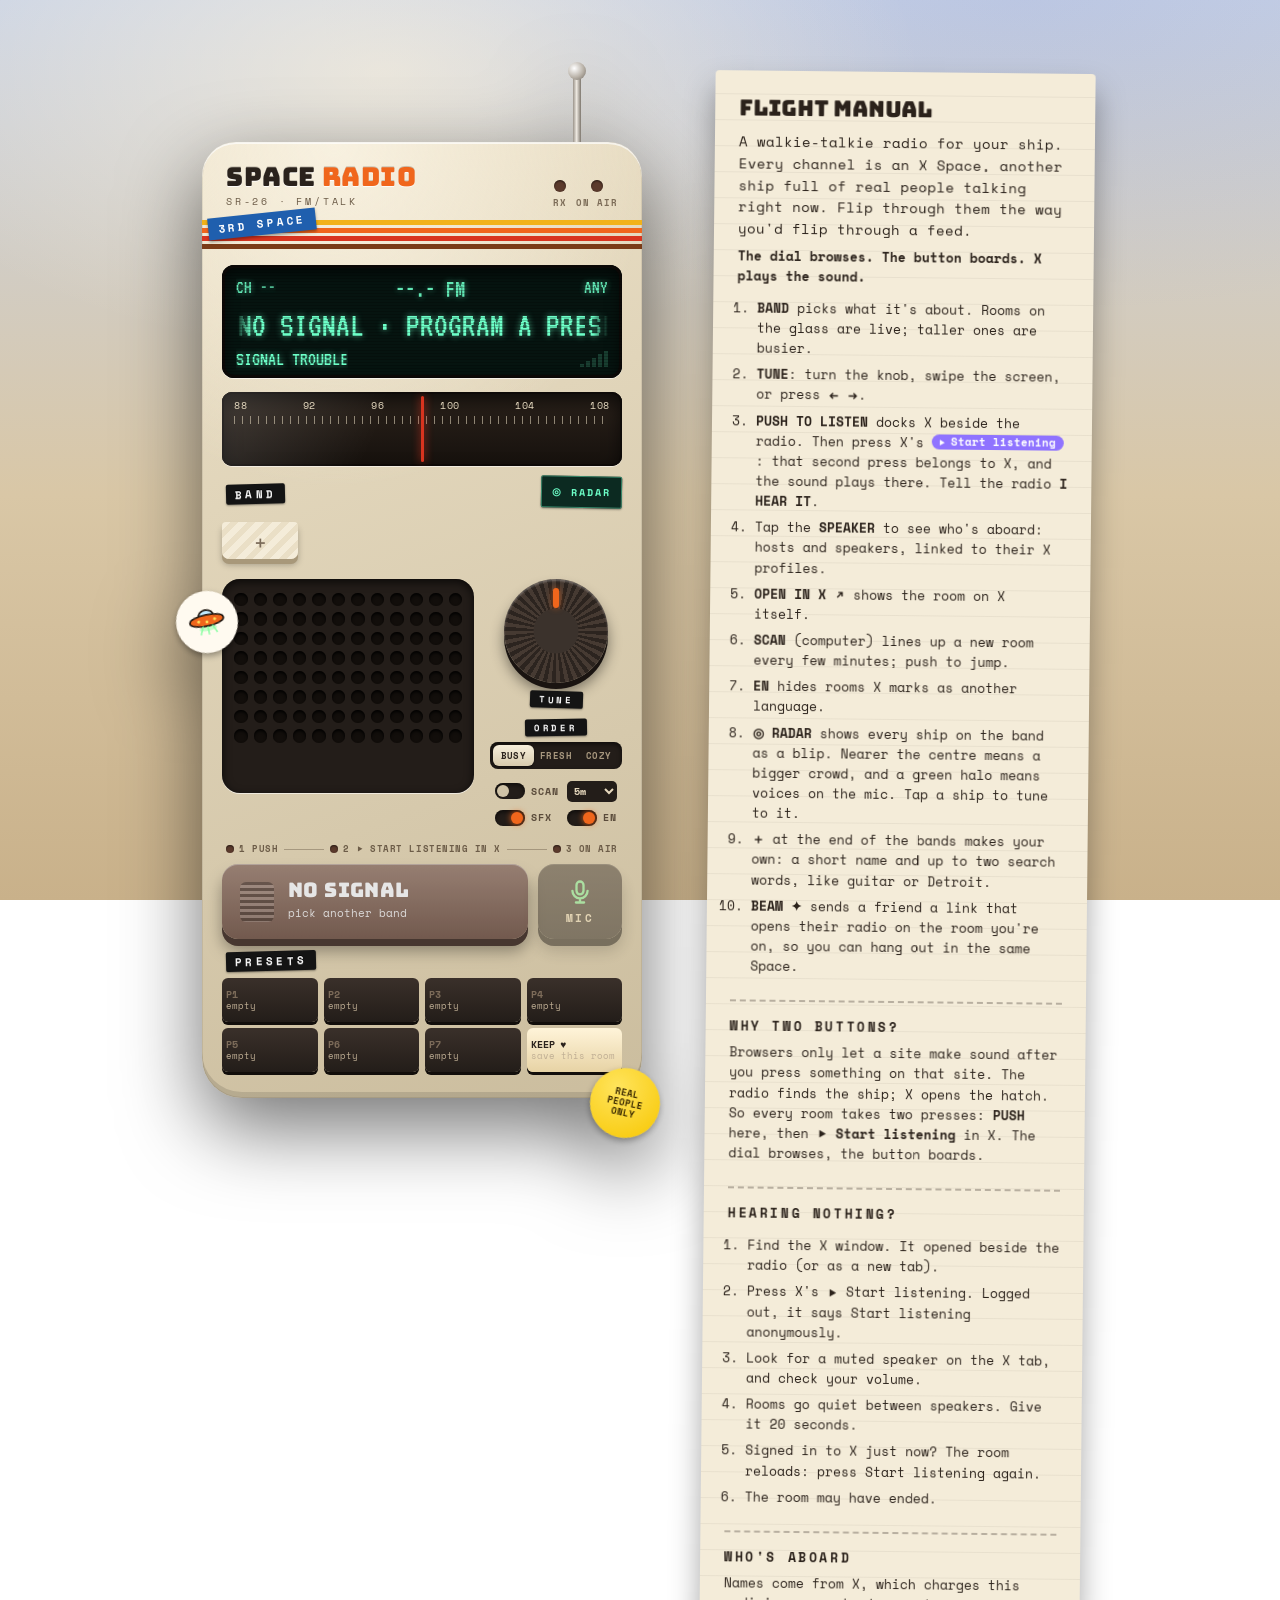
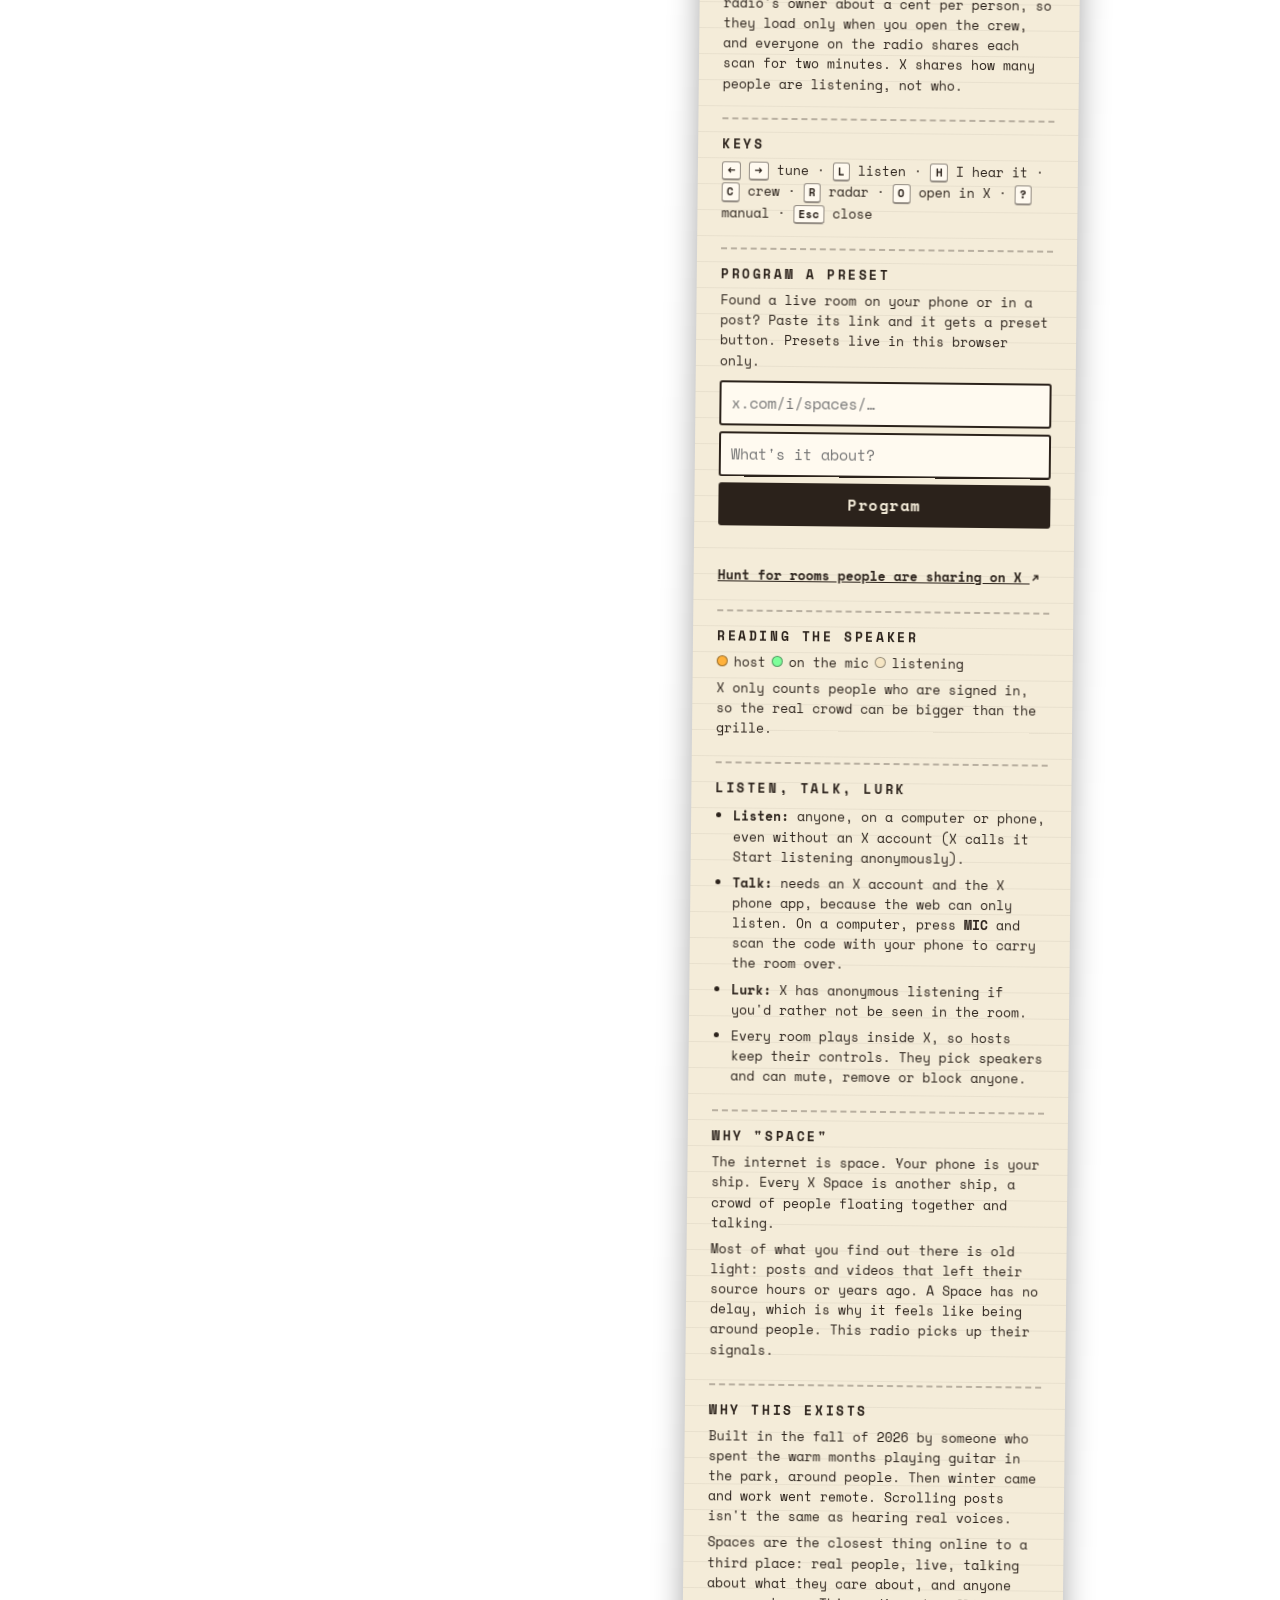
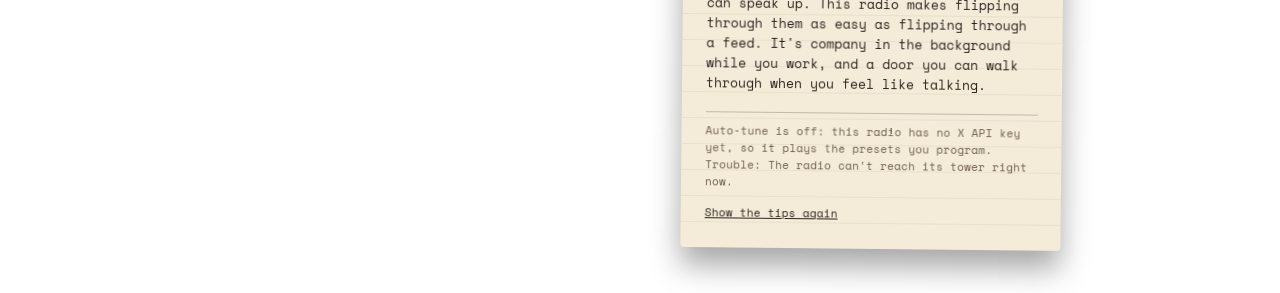
==== commit 959786c6: "feat(space-radio): bridge radar, your own bands, beam-in links; honest X costs - Radar (◎ RADAR or R" ====
--- a/public/index.html
+++ b/public/index.html
@@ -25,6 +25,8 @@
   <link href="https://fonts.googleapis.com/css2?family=Bungee&family=Space+Mono:wght@400;700&family=VT323&display=swap" rel="stylesheet">
   <link rel="stylesheet" href="app.css">
   <link rel="stylesheet" href="crew.css">
+  <link rel="stylesheet" href="radar.css">
+  <link rel="stylesheet" href="bands.css">
 </head>
 <body>
   <!-- Glyphs the web fonts don't carry (and some phones draw as emoji). -->
@@ -82,7 +84,10 @@
           <div id="needle" class="needle" aria-hidden="true"></div>
         </section>
 
-        <div class="dymo" aria-hidden="true">BAND</div>
+        <div class="band-head">
+          <div class="dymo" aria-hidden="true">BAND</div>
+          <button type="button" id="radar-btn" class="radar-btn" aria-haspopup="dialog" title="Radar: every ship on this band (R)">◎ RADAR</button>
+        </div>
         <nav id="bands" class="bands" aria-label="Bands"></nav>
 
         <section class="deck">
@@ -92,7 +97,10 @@
               <div id="grille-key" class="grille-key"></div>
               <span id="speaker-cta" class="speaker-cta">WHO'S HERE <svg class="g" aria-hidden="true" focusable="false"><use href="#g-tri"/></svg></span>
             </button>
-            <a id="open-x" class="open-x" href="#" target="_blank" rel="noopener noreferrer" hidden>OPEN IN X <svg class="g" aria-hidden="true"><use href="#g-out"/></svg></a>
+            <div class="speaker-links">
+              <a id="open-x" class="open-x" href="#" target="_blank" rel="noopener noreferrer" hidden>OPEN IN X <svg class="g" aria-hidden="true"><use href="#g-out"/></svg></a>
+              <button type="button" id="beam" class="open-x beam" hidden title="Send a friend a link to this room">BEAM ✦</button>
+            </div>
           </div>
 
           <div class="controls">
@@ -170,6 +178,9 @@
         <li><b>OPEN IN X <svg class="g" aria-hidden="true"><use href="#g-out"/></svg></b> shows the room on X itself.</li>
         <li><b>SCAN</b> (computer) lines up a new room every few minutes; push to jump.</li>
         <li><b>EN</b> hides rooms X marks as another language.</li>
+        <li><b>◎ RADAR</b> shows every ship on the band as a blip. Nearer the centre means a bigger crowd, and a green halo means voices on the mic. Tap a ship to tune to it.</li>
+        <li><b>＋</b> at the end of the bands makes your own: a short name and up to two search words, like guitar or Detroit.</li>
+        <li><b>BEAM ✦</b> sends a friend a link that opens their radio on the room you're on, so you can hang out in the same Space.</li>
       </ol>
 
       <h2>Why two buttons?</h2>
@@ -189,7 +200,7 @@
       <p>Names come from X, which charges this radio's owner about a cent per person, so they load only when you open the crew, and everyone on the radio shares each scan for two minutes. X shares how many people are listening, not who.</p>
 
       <h2 class="desk-only">Keys</h2>
-      <p class="keys desk-only"><kbd aria-label="Left arrow"><svg class="g" aria-hidden="true" focusable="false"><use href="#g-left"/></svg></kbd> <kbd aria-label="Right arrow"><svg class="g" aria-hidden="true" focusable="false"><use href="#g-right"/></svg></kbd> tune · <kbd>L</kbd> listen · <kbd>H</kbd> I hear it · <kbd>C</kbd> crew · <kbd>O</kbd> open in X · <kbd>?</kbd> manual · <kbd>Esc</kbd> close</p>
+      <p class="keys desk-only"><kbd aria-label="Left arrow"><svg class="g" aria-hidden="true" focusable="false"><use href="#g-left"/></svg></kbd> <kbd aria-label="Right arrow"><svg class="g" aria-hidden="true" focusable="false"><use href="#g-right"/></svg></kbd> tune · <kbd>L</kbd> listen · <kbd>H</kbd> I hear it · <kbd>C</kbd> crew · <kbd>R</kbd> radar · <kbd>O</kbd> open in X · <kbd>?</kbd> manual · <kbd>Esc</kbd> close</p>
 
       <h2>Program a preset</h2>
       <p>Found a live room on your phone or in a post? Paste its link and it gets a preset button. Presets live in this browser only.</p>
--- a/public/radar.css
+++ b/public/radar.css
@@ -0,0 +1,59 @@
+/* Bridge scope: a green phosphor radar projected from the radio. Uses app.css tokens. */
+.radar { border: 0; padding: 0; background: transparent; max-width: calc(100vw - 24px); color: var(--vfd); }
+.radar::backdrop { background: rgba(4, 8, 10, .74); backdrop-filter: blur(4px); }
+.radar-card {
+  width: min(460px, calc(100vw - 24px)); padding: 18px 18px 16px; border-radius: 18px;
+  background: radial-gradient(120% 80% at 50% 0%, rgba(20, 60, 48, .95), rgba(4, 18, 15, .96));
+  box-shadow: inset 0 0 0 1px rgba(109, 255, 200, .28), 0 30px 60px rgba(0, 0, 0, .6), 0 0 40px rgba(109, 255, 200, .08);
+  font-family: var(--mono); animation: radar-rise .28s ease-out both;
+}
+@keyframes radar-rise { from { opacity: 0; transform: translateY(10px) scale(.98); } }
+.radar-head { display: grid; grid-template-columns: 1fr auto; gap: 2px 12px; align-items: start; margin-bottom: 12px; }
+.radar-kicker { grid-column: 1; margin: 0; font: 700 11px/1.4 var(--mono); letter-spacing: .24em; opacity: .75; }
+.radar-title { grid-column: 1; margin: 0; font: 32px/1 var(--lcd); text-shadow: 0 0 8px rgba(109, 255, 200, .6); }
+.radar-x { grid-column: 2; grid-row: 1 / span 2; width: 44px; height: 44px; border-radius: 10px; cursor: pointer;
+  background: transparent; color: var(--vfd); border: 1px solid rgba(109, 255, 200, .35); font-size: 16px; }
+
+.scope {
+  position: relative; width: min(380px, calc(100vw - 72px)); aspect-ratio: 1; margin: 4px auto 12px; border-radius: 50%;
+  background: radial-gradient(circle, rgba(18, 70, 52, .9), rgba(3, 16, 12, 1) 72%);
+  box-shadow: inset 0 0 0 2px rgba(109, 255, 200, .35), inset 0 0 40px rgba(0, 0, 0, .8), 0 0 30px rgba(109, 255, 200, .12);
+  overflow: hidden;
+}
+.scope-rings { position: absolute; inset: 0; border-radius: 50%; pointer-events: none;
+  background:
+    repeating-radial-gradient(circle, transparent 0 calc(12.5% - 1px), rgba(109, 255, 200, .16) calc(12.5% - 1px) 12.5%),
+    linear-gradient(transparent calc(50% - .5px), rgba(109, 255, 200, .18) calc(50% - .5px) calc(50% + .5px), transparent 0),
+    linear-gradient(90deg, transparent calc(50% - .5px), rgba(109, 255, 200, .18) calc(50% - .5px) calc(50% + .5px), transparent 0); }
+/* The bright edge leads clockwise; the phosphor trail fades behind it. */
+.scope-sweep { position: absolute; inset: 0; border-radius: 50%; pointer-events: none;
+  background: conic-gradient(from 0deg, transparent 0 290deg, rgba(109, 255, 200, .05) 300deg, rgba(109, 255, 200, .38) 360deg);
+  animation: sweep var(--sweep, 4s) linear infinite; }
+@keyframes sweep { to { transform: rotate(360deg); } }
+
+.scope-blips { position: absolute; inset: 0; }
+.blip { position: absolute; width: calc(var(--s) + 16px); height: calc(var(--s) + 16px); padding: 0; border: 0;
+  transform: translate(-50%, -50%); background: transparent; border-radius: 50%; cursor: pointer; display: grid; place-items: center; }
+.blip-core { width: var(--s); height: var(--s); border-radius: 50%; background: var(--host);
+  box-shadow: 0 0 10px rgba(255, 177, 59, .7); animation: ping var(--sweep, 4s) linear var(--d, 0s) infinite; }
+.blip.mic .blip-core { box-shadow: 0 0 0 3px rgba(125, 255, 154, .45), 0 0 14px rgba(125, 255, 154, .8); }
+.blip.mine .blip-core { background: #8fd3ff; box-shadow: 0 0 10px rgba(143, 211, 255, .7); }
+.blip.current::after { content: ""; position: absolute; inset: 0; border-radius: 50%; border: 2px solid #fffaf0;
+  box-shadow: 0 0 12px rgba(255, 250, 240, .6); }
+.blip:hover .blip-core, .blip:focus-visible .blip-core { transform: scale(1.25); }
+.blip:focus-visible { outline: 2px solid #fffaf0; outline-offset: 2px; }
+@keyframes ping { 0% { filter: brightness(2.2); transform: scale(1.35); } 18%, 100% { filter: none; transform: scale(1); } }
+
+.radar-readout { min-height: 2.8em; margin: 0 0 6px; font: 22px/1.25 var(--lcd); text-align: center; overflow-wrap: anywhere; }
+.radar-legend { margin: 0; font-size: 11px; line-height: 1.5; opacity: .7; text-align: center; }
+
+.band-head { display: flex; align-items: center; justify-content: space-between; gap: 10px; }
+.radar-btn { min-height: 32px; padding: 4px 11px 3px; border: 0; border-radius: 2px; cursor: pointer;
+  background: #0c2a21; color: var(--vfd); font: 700 10px/1.5 var(--mono); letter-spacing: .2em;
+  transform: rotate(1deg); box-shadow: 0 1px 2px rgba(0, 0, 0, .4), inset 0 0 0 1px rgba(109, 255, 200, .45); }
+.radar-btn:hover { box-shadow: 0 1px 2px rgba(0, 0, 0, .4), inset 0 0 0 2px rgba(109, 255, 200, .7); }
+[data-kind="phone"] .radar-btn { min-height: 44px; }
+
+@media (prefers-reduced-motion: reduce) {
+  .scope-sweep, .blip-core, .radar-card { animation: none; }
+}
--- a/public/bands.css
+++ b/public/bands.css
@@ -0,0 +1,26 @@
+/* Your own bands, the ＋ key, the beam chip and the band-maker card. Uses app.css tokens. */
+.bands button.mine { background: linear-gradient(#eef7ff, #c9dff0); color: #1f4f78; box-shadow: 0 5px 0 #8fb2cf, 0 6px 6px rgba(0,0,0,.25); }
+.bands button.mine[aria-pressed="true"] { background: linear-gradient(#6fc0ff, #2f8ad8); color: #fff; box-shadow: 0 1px 0 #1d5d95, 0 2px 3px rgba(0,0,0,.3); }
+.bands button.add { font-size: 16px; color: #7a6a58; background: repeating-linear-gradient(135deg, #f4ecd9 0 6px, #eadfc6 6px 12px); }
+
+.speaker-links { display: flex; flex-wrap: wrap; gap: 8px; align-items: center; }
+.open-x.beam { border: 0; cursor: pointer; background: #1b2a4a; color: #cfe6ff; transform: rotate(1.4deg); }
+
+.bandmaker { border: 0; padding: 0; background: transparent; max-width: calc(100vw - 24px); }
+.bandmaker::backdrop { background: rgba(10, 6, 4, .72); backdrop-filter: blur(3px); }
+.bm-card { width: min(420px, calc(100vw - 24px)); background: var(--paper); color: var(--paper-ink); padding: 22px 22px 18px;
+  border-radius: 6px; box-shadow: 0 24px 40px rgba(0,0,0,.5); font-family: var(--mono); }
+.bm-kicker { margin: 0; font: 700 11px var(--mono); letter-spacing: .3em; text-transform: uppercase; color: var(--orange); }
+.bm-card h2 { font: 26px/1.1 Bungee, var(--mono); margin: 6px 0 8px; }
+.bm-lede { font-size: 13px; margin: 0 0 12px; }
+.bm-form { display: grid; gap: 10px; }
+.bm-field { display: grid; gap: 4px; font-size: 12px; font-weight: 700; }
+.bm-field input { font: inherit; font-weight: 400; font-size: 15px; border: 2px solid var(--paper-ink); background: #fffaf0;
+  padding: 9px 10px; border-radius: 3px; color: var(--paper-ink); min-width: 0; }
+.bm-save, .bm-close { border: 0; padding: 11px; border-radius: 3px; cursor: pointer; font: 700 13px var(--mono); letter-spacing: .1em; }
+.bm-save { background: var(--paper-ink); color: var(--paper); }
+.bm-close { width: 100%; margin-top: 12px; background: transparent; border: 2px solid var(--paper-ink); color: var(--paper-ink); }
+.bm-msg { min-height: 1.3em; margin: 8px 0 0; font-size: 12px; font-weight: 700; color: var(--red); }
+.bm-list { list-style: none; padding: 0; margin: 6px 0 0; font-size: 12px; }
+.bm-list li { display: flex; justify-content: space-between; gap: 10px; padding: 6px 0; border-bottom: 1px dotted rgba(43,34,27,.35); }
+.bm-list button { border: 0; background: none; color: var(--red); cursor: pointer; font: inherit; text-decoration: underline; padding: 0 0 0 8px; min-height: 32px; }
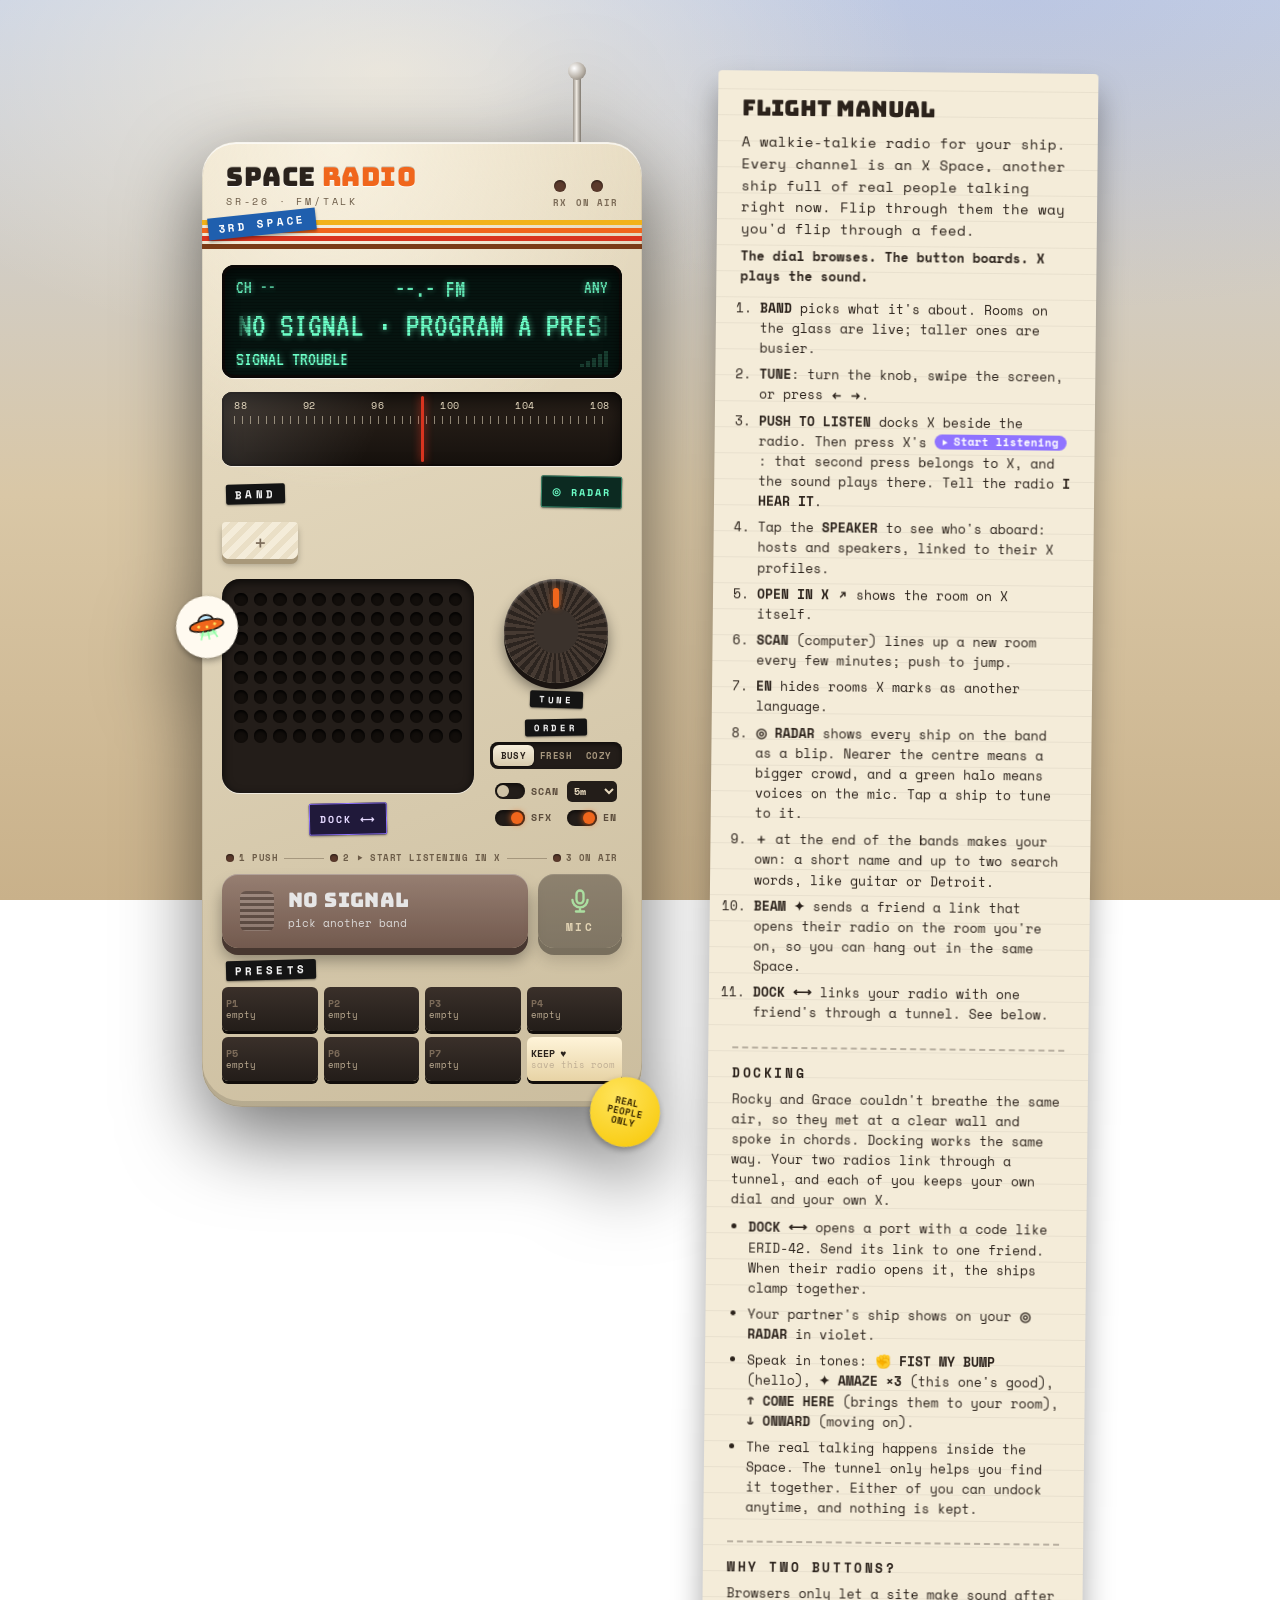
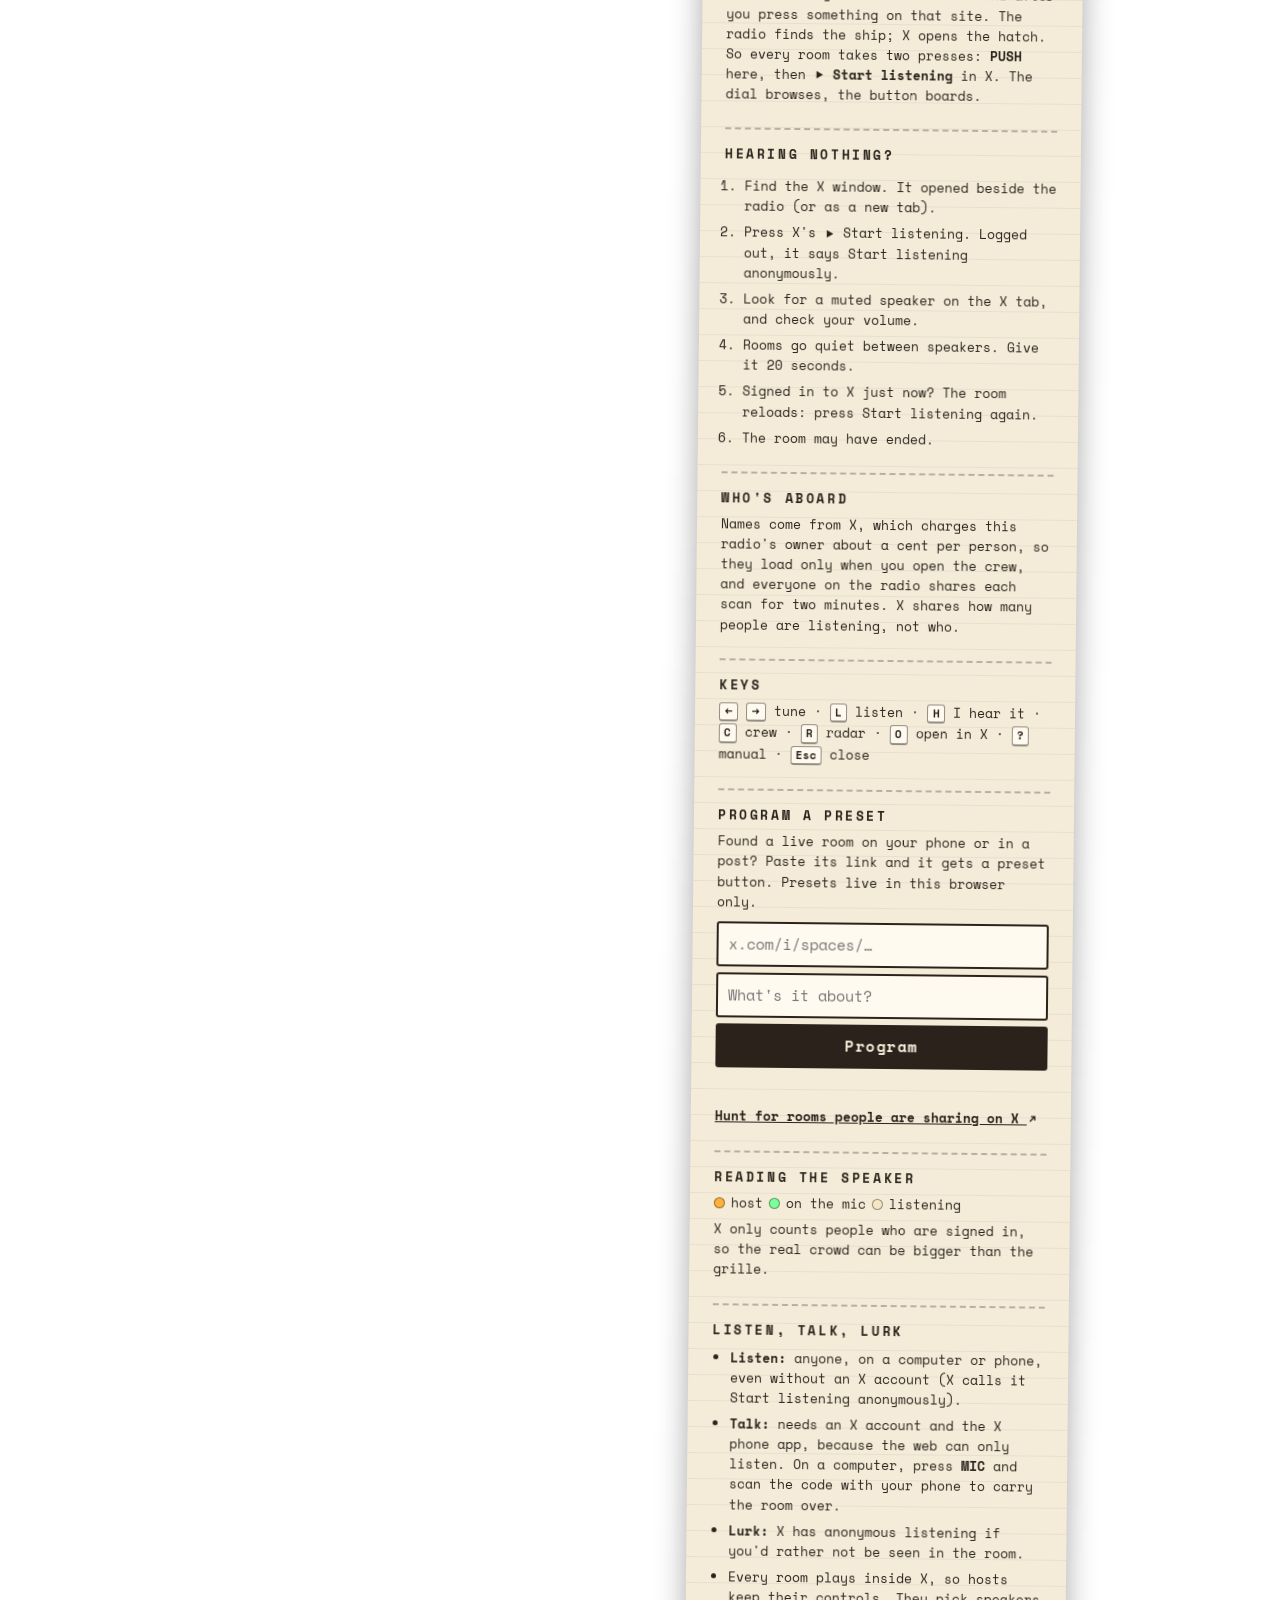
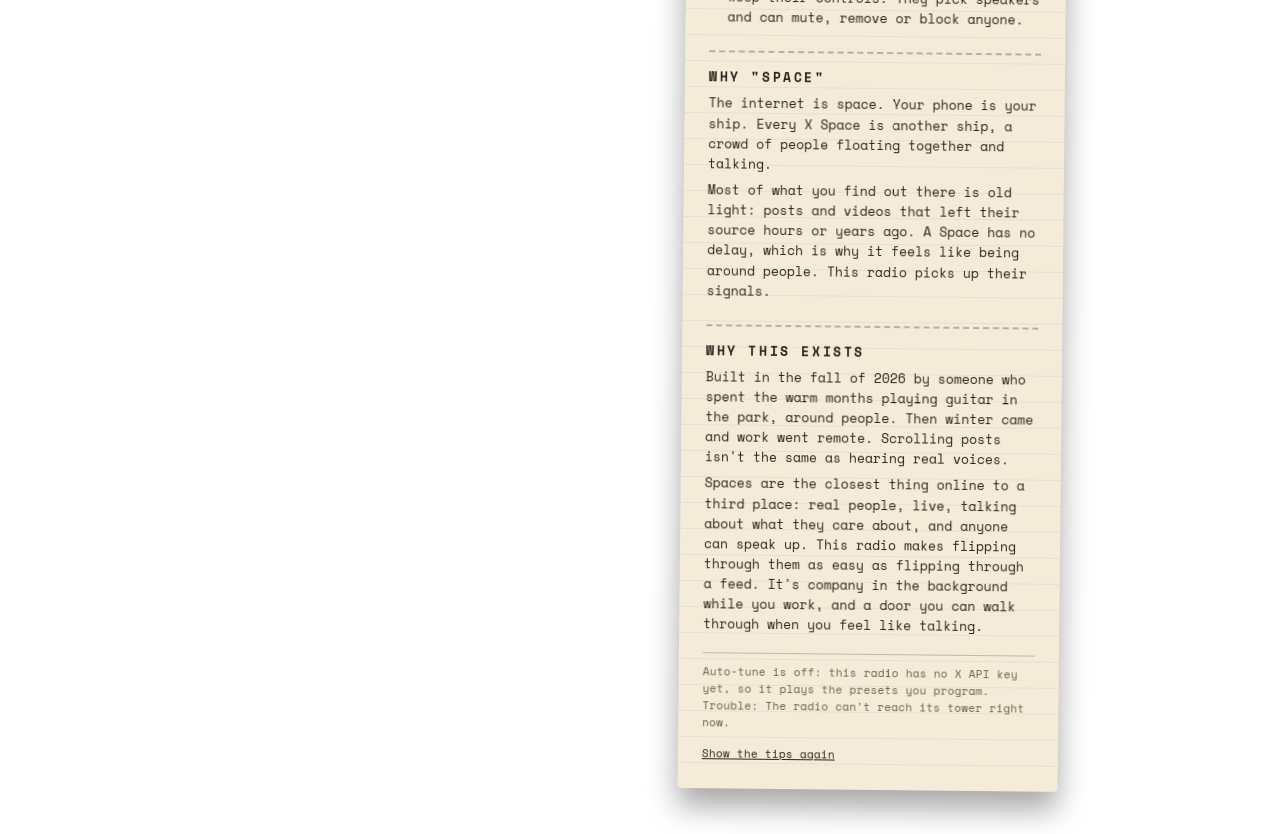
==== commit a0e6a4de: "feat(space-radio): docking, two radios through a Hail Mary tunnel Beam was a one-way flare. Docking " ====
--- a/public/index.html
+++ b/public/index.html
@@ -27,6 +27,7 @@
   <link rel="stylesheet" href="crew.css">
   <link rel="stylesheet" href="radar.css">
   <link rel="stylesheet" href="bands.css">
+  <link rel="stylesheet" href="tunnel.css">
 </head>
 <body>
   <!-- Glyphs the web fonts don't carry (and some phones draw as emoji). -->
@@ -100,6 +101,7 @@
             <div class="speaker-links">
               <a id="open-x" class="open-x" href="#" target="_blank" rel="noopener noreferrer" hidden>OPEN IN X <svg class="g" aria-hidden="true"><use href="#g-out"/></svg></a>
               <button type="button" id="beam" class="open-x beam" hidden title="Send a friend a link to this room">BEAM ✦</button>
+              <button type="button" id="dock-btn" class="open-x dock" aria-haspopup="dialog" title="Dock with a friend's radio">DOCK ⟷</button>
             </div>
           </div>
 
@@ -154,6 +156,8 @@
         <section id="airlock" class="airlock" aria-live="polite" aria-label="Step 2, in X" inert>
           <div id="airlock-in" class="airlock-in"></div>
         </section>
+
+        <section id="tunnel" class="tunnel" aria-live="polite" aria-label="Docking tunnel" hidden></section>
 
         <div class="dymo presets-label" aria-hidden="true">PRESETS</div>
         <div id="presets" class="presets"></div>
@@ -181,7 +185,17 @@
         <li><b>◎ RADAR</b> shows every ship on the band as a blip. Nearer the centre means a bigger crowd, and a green halo means voices on the mic. Tap a ship to tune to it.</li>
         <li><b>＋</b> at the end of the bands makes your own: a short name and up to two search words, like guitar or Detroit.</li>
         <li><b>BEAM ✦</b> sends a friend a link that opens their radio on the room you're on, so you can hang out in the same Space.</li>
+        <li><b>DOCK ⟷</b> links your radio with one friend's through a tunnel. See below.</li>
       </ol>
+
+      <h2>Docking</h2>
+      <p>Rocky and Grace couldn't breathe the same air, so they met at a clear wall and spoke in chords. Docking works the same way. Your two radios link through a tunnel, and each of you keeps your own dial and your own X.</p>
+      <ul class="facts">
+        <li><b>DOCK ⟷</b> opens a port with a code like ERID-42. Send its link to one friend. When their radio opens it, the ships clamp together.</li>
+        <li>Your partner's ship shows on your <b>◎ RADAR</b> in violet.</li>
+        <li>Speak in tones: <b>✊ FIST MY BUMP</b> (hello), <b>✦ AMAZE ×3</b> (this one's good), <b>↑ COME HERE</b> (brings them to your room), <b>↓ ONWARD</b> (moving on).</li>
+        <li>The real talking happens inside the Space. The tunnel only helps you find it together. Either of you can undock anytime, and nothing is kept.</li>
+      </ul>
 
       <h2>Why two buttons?</h2>
       <p>Browsers only let a site make sound after you press something on that site. The radio finds the ship; X opens the hatch. So every room takes two presses: <b>PUSH</b> here, then <b><svg class="g" aria-hidden="true"><use href="#g-play"/></svg> Start listening</b> in X. The dial browses, the button boards.</p>
--- a/public/tunnel.css
+++ b/public/tunnel.css
@@ -0,0 +1,69 @@
+/* The docking tunnel between two radios: the port card, the tunnel strip with its xenonite wall, and the partner on the radar. */
+.open-x.dock { border: 0; cursor: pointer; background: #20193a; color: #e5d9ff; transform: rotate(-1deg); }
+.open-x.dock.on { background: #3b1f63; color: #fff; box-shadow: 0 0 0 2px #b88cff, 0 0 14px rgba(184, 140, 255, .6); }
+
+/* The tunnel strip: two ship cards with the wall between them. */
+.tunnel { margin-top: 16px; padding: 12px 12px 10px; border-radius: 14px; color: #efe7ff; font-family: var(--mono);
+  background: linear-gradient(160deg, #1d1633, #120e22); box-shadow: inset 0 0 0 1px rgba(184, 140, 255, .35), 0 1px 0 rgba(255,255,255,.5); }
+.tunnel.rx { animation: tn-rx 1.2s ease-out; }
+.tunnel.clamped { animation: tn-clamp .9s cubic-bezier(.3, 1.6, .5, 1); }
+@keyframes tn-rx { 0% { box-shadow: inset 0 0 0 2px #7dff9a, 0 0 24px rgba(125, 255, 154, .6); } }
+@keyframes tn-clamp { 0% { transform: scaleX(.94); } 60% { transform: scaleX(1.02); } }
+.tn-head { display: flex; align-items: center; gap: 8px; font-size: 10px; letter-spacing: .16em; }
+.tn-code { font-weight: 700; }
+.tn-status { flex: 1; opacity: .75; text-align: right; }
+.tn-x { border: 0; background: transparent; color: #cdb8ff; font: 700 10px var(--mono); letter-spacing: .12em; cursor: pointer; min-height: 32px; }
+.tn-ships { display: grid; grid-template-columns: 1fr 22px 1fr; gap: 8px; align-items: stretch; margin: 10px 0; }
+.tn-ship { min-width: 0; padding: 8px 10px; border-radius: 10px; background: rgba(255, 255, 255, .05); display: grid; gap: 2px; }
+.tn-ship small { font-size: 9px; letter-spacing: .22em; opacity: .6; }
+.tn-ship b { font: 20px/1.1 var(--lcd); overflow: hidden; text-overflow: ellipsis; white-space: nowrap; color: #fff; }
+.tn-ship span { font-size: 10px; letter-spacing: .08em; opacity: .8; }
+.tn-ship.them { text-align: right; }
+[data-status="waiting"] .tn-ship.them b, [data-status="lost"] .tn-ship.them b { opacity: .4; }
+/* Xenonite: a clear hexagonal wall. Contact without collapse. */
+.tn-wall { position: relative; border-radius: 6px; overflow: hidden;
+  background:
+    radial-gradient(circle at 50% 0, rgba(255,255,255,.35), transparent 60%),
+    repeating-linear-gradient(60deg, rgba(190, 255, 235, .22) 0 1px, transparent 1px 7px),
+    repeating-linear-gradient(-60deg, rgba(190, 255, 235, .22) 0 1px, transparent 1px 7px),
+    linear-gradient(#8ff5d4, #3fb8a0);
+  box-shadow: 0 0 12px rgba(143, 245, 212, .5); opacity: .55; }
+[data-status="docked"] .tn-wall { opacity: 1; }
+.tn-wall i { position: absolute; inset: -40% 0; background: linear-gradient(transparent, rgba(255,255,255,.7), transparent);
+  animation: tn-shimmer 2.8s ease-in-out infinite; }
+@keyframes tn-shimmer { from { transform: translateY(-60%); } to { transform: translateY(60%); } }
+.tn-tones { display: grid; grid-template-columns: repeat(4, 1fr); gap: 6px; }
+.tn-tone { min-height: 40px; border: 0; border-radius: 9px; cursor: pointer; padding: 4px 2px; font: 700 9px/1.2 var(--mono); letter-spacing: .06em;
+  color: #1a1030; background: linear-gradient(#f2eaff, #cdb8ff); box-shadow: 0 4px 0 #7d5fc0; transition: transform .06s, box-shadow .06s; }
+.tn-tone:active { transform: translateY(3px); box-shadow: 0 1px 0 #7d5fc0; }
+.tn-tone:disabled { opacity: .35; cursor: default; }
+.tn-go { width: 100%; margin-top: 8px; min-height: 36px; border: 0; border-radius: 9px; cursor: pointer; font: 700 11px var(--mono); letter-spacing: .1em;
+  background: #7dff9a; color: #062a14; box-shadow: 0 0 14px rgba(125, 255, 154, .5); }
+
+/* The docking port card. */
+.dockport { border: 0; padding: 0; background: transparent; max-width: calc(100vw - 24px); }
+.dockport::backdrop { background: rgba(8, 4, 16, .75); backdrop-filter: blur(4px); }
+.dp-card { width: min(400px, calc(100vw - 24px)); padding: 22px; border-radius: 18px; text-align: center; color: #efe7ff; font-family: var(--mono);
+  background: radial-gradient(120% 80% at 50% 0%, #2a1f4a, #120e22); box-shadow: inset 0 0 0 1px rgba(184, 140, 255, .35), 0 30px 60px rgba(0,0,0,.6); }
+.dp-kicker { margin: 0; font: 700 11px var(--mono); letter-spacing: .3em; text-transform: uppercase; color: #b88cff; }
+.dp-rings { position: relative; width: 110px; height: 110px; margin: 14px auto 6px; }
+.dp-rings i { position: absolute; inset: 0; border-radius: 50%; border: 2px solid rgba(184, 140, 255, .6); animation: dp-ring 2.4s ease-out infinite; }
+.dp-rings i:nth-child(2) { animation-delay: .8s; } .dp-rings i:nth-child(3) { animation-delay: 1.6s; }
+@keyframes dp-ring { from { transform: scale(.2); opacity: 1; } to { transform: scale(1); opacity: 0; } }
+[data-status="docked"] .dp-rings i { border-color: #7dff9a; animation-duration: 1.2s; }
+.dp-code { margin: 0; font: 40px/1 Bungee, var(--mono); letter-spacing: .04em; color: #fff; text-shadow: 0 0 18px rgba(184, 140, 255, .8); user-select: all; }
+.dp-status { margin: 8px 0 12px; font: 22px var(--lcd); color: #b8ffd9; }
+.dp-lede { font-size: 12px; line-height: 1.6; opacity: .85; margin: 0 0 14px; text-align: left; }
+.dp-send, .dp-close { width: 100%; min-height: 44px; border-radius: 10px; cursor: pointer; font: 700 12px var(--mono); letter-spacing: .12em; }
+.dp-send { border: 0; background: linear-gradient(#caa8ff, #8d5fe0); color: #16082c; }
+.dp-close { margin-top: 10px; background: transparent; color: #cdb8ff; border: 1px solid rgba(184, 140, 255, .5); }
+.dp-note { min-height: 1.3em; margin: 8px 0 0; font-size: 12px; color: #b8ffd9; }
+
+/* Your partner's ship on the radar: violet, with a slow docking ring. */
+.blip.partner::before { content: ""; position: absolute; inset: -4px; border-radius: 50%; border: 2px dashed #caa8ff;
+  animation: sweep 6s linear infinite; }
+.blip.partner .blip-core { background: #caa8ff; box-shadow: 0 0 14px rgba(202, 168, 255, .9); }
+
+@media (prefers-reduced-motion: reduce) {
+  .tunnel, .tn-wall i, .dp-rings i, .blip.partner::before { animation: none; }
+}
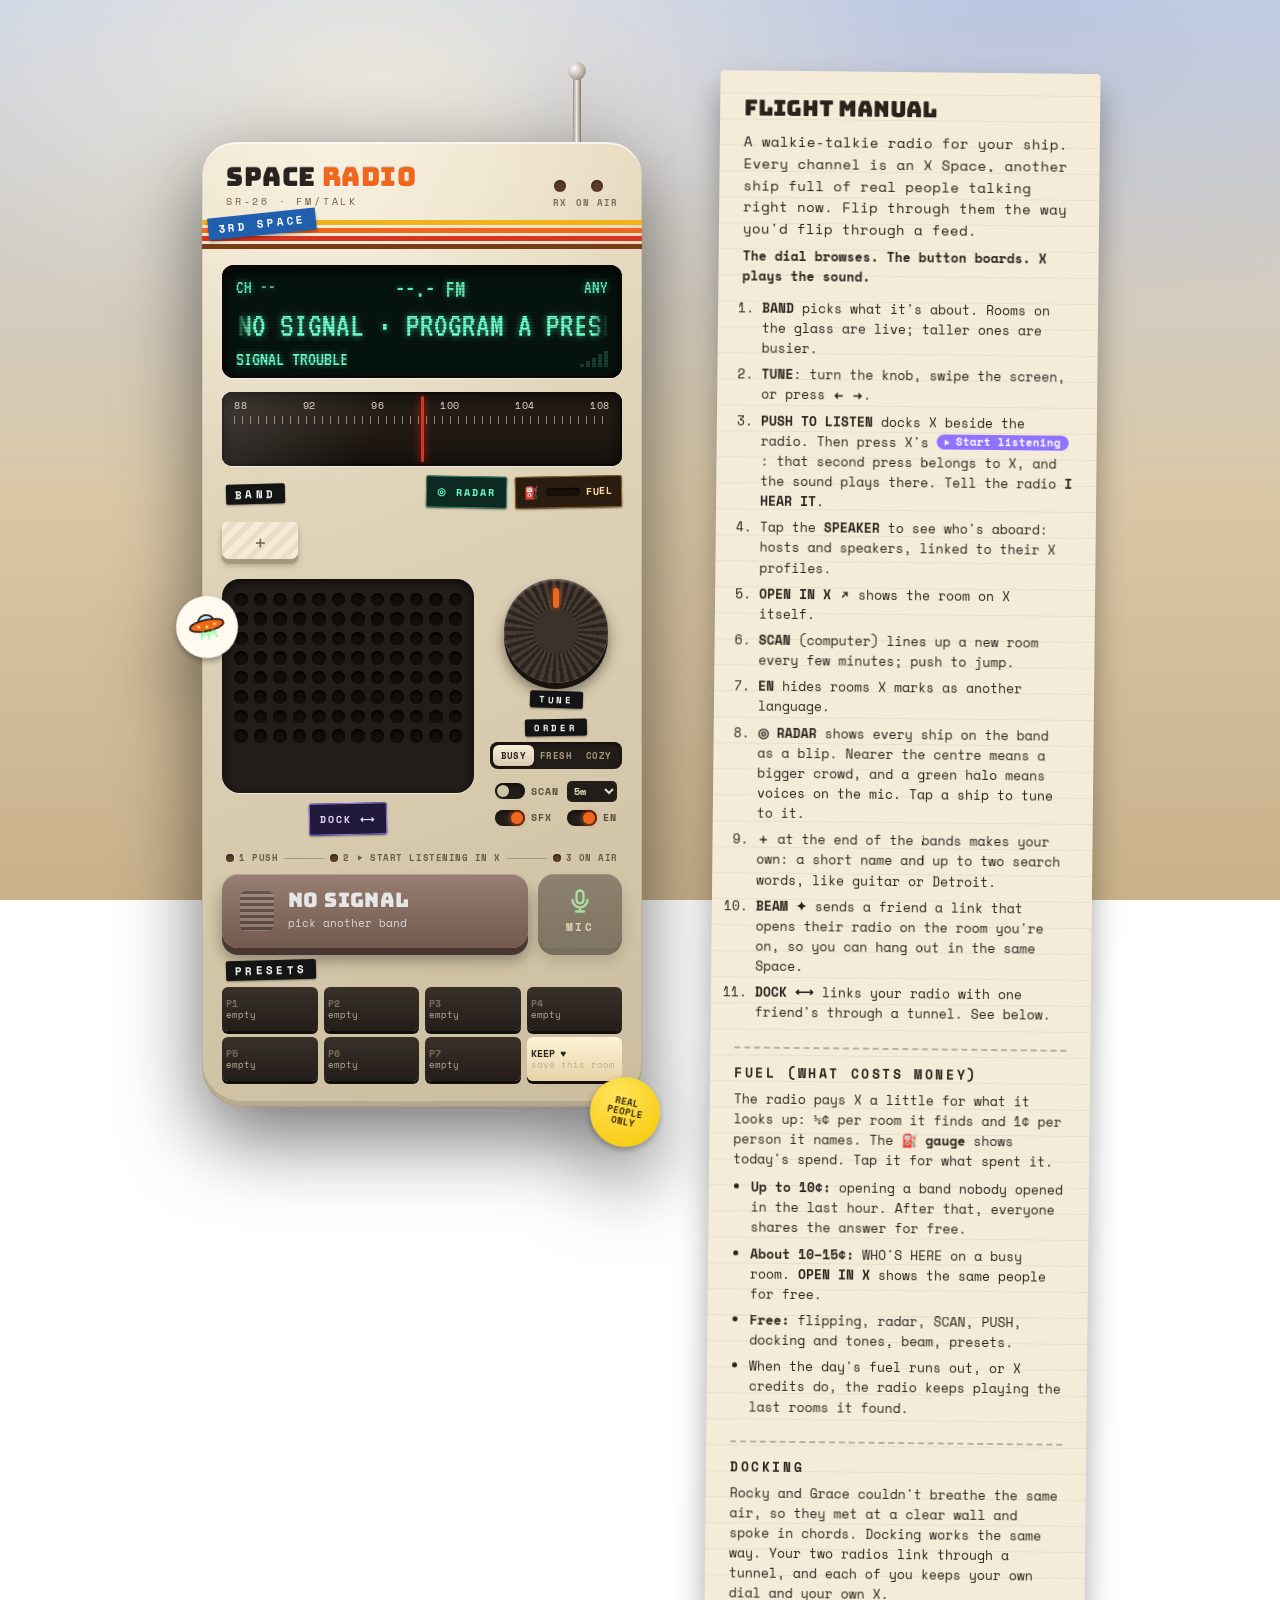
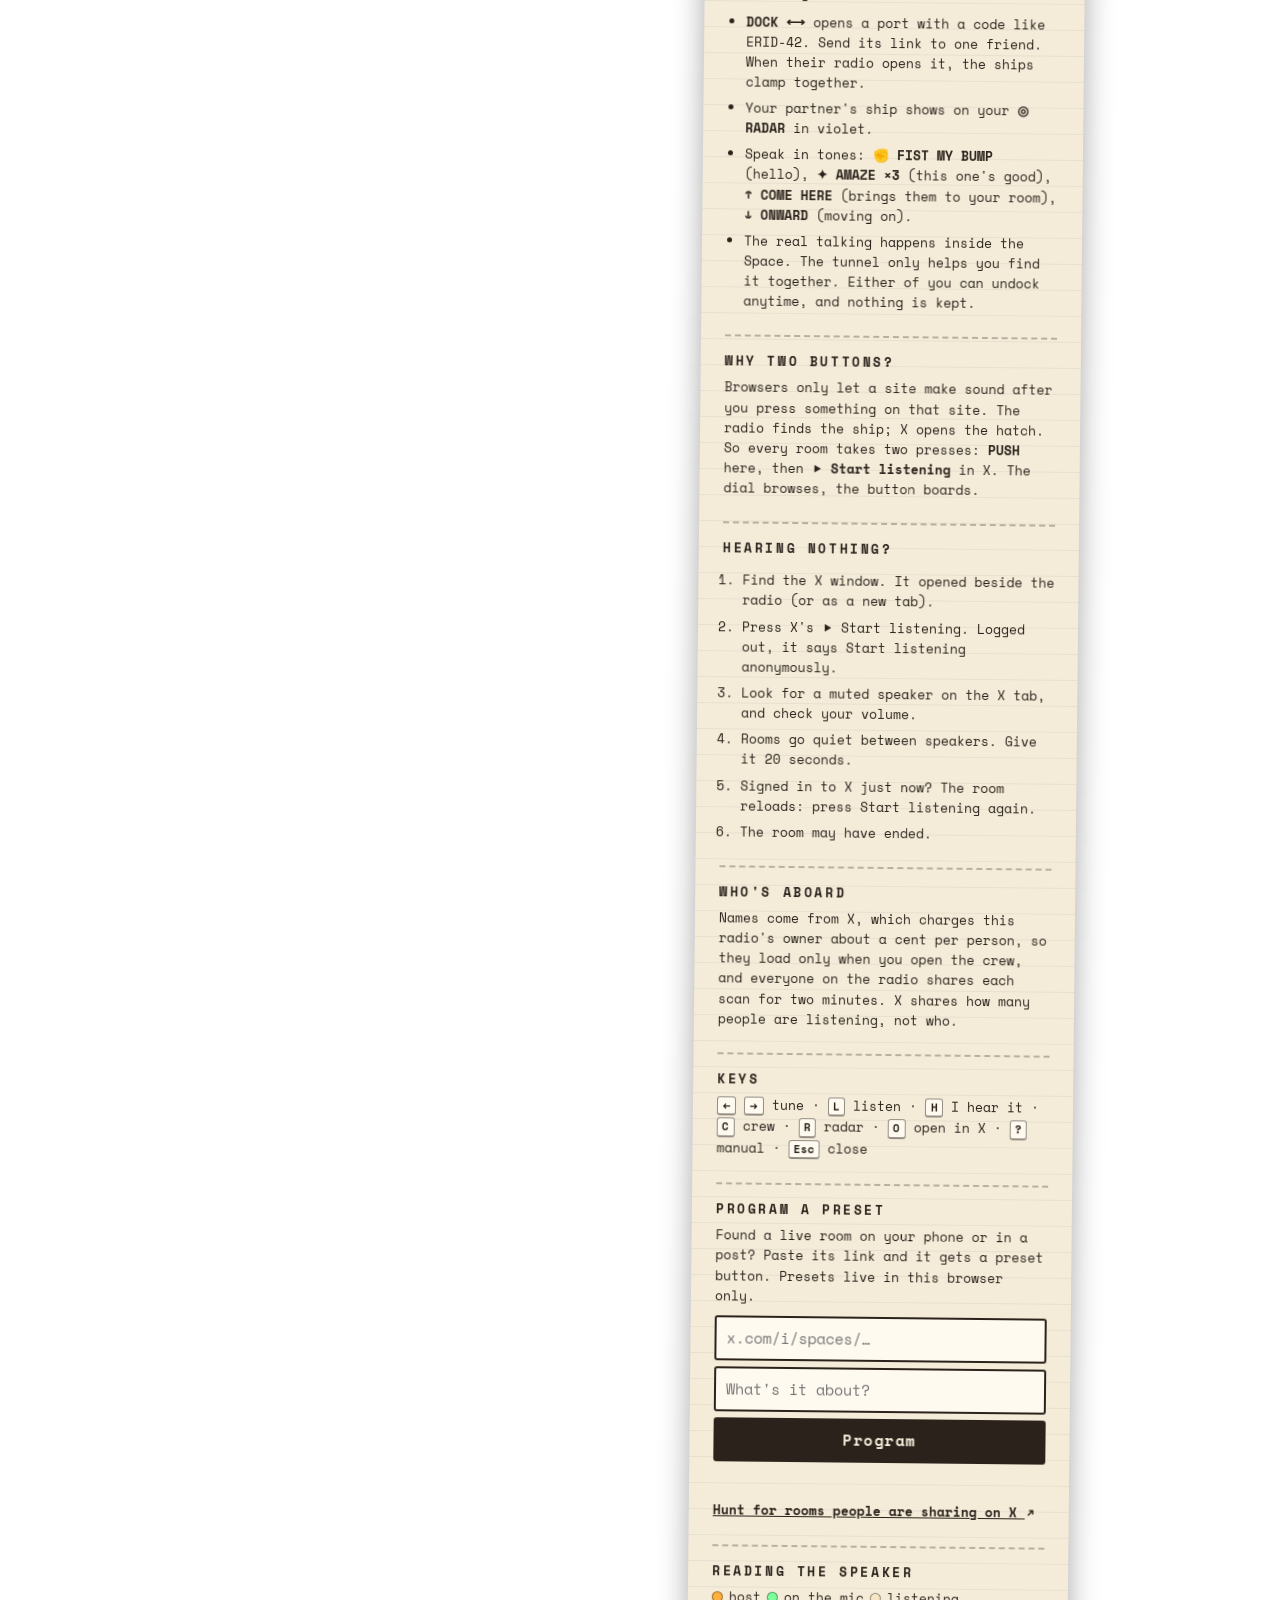
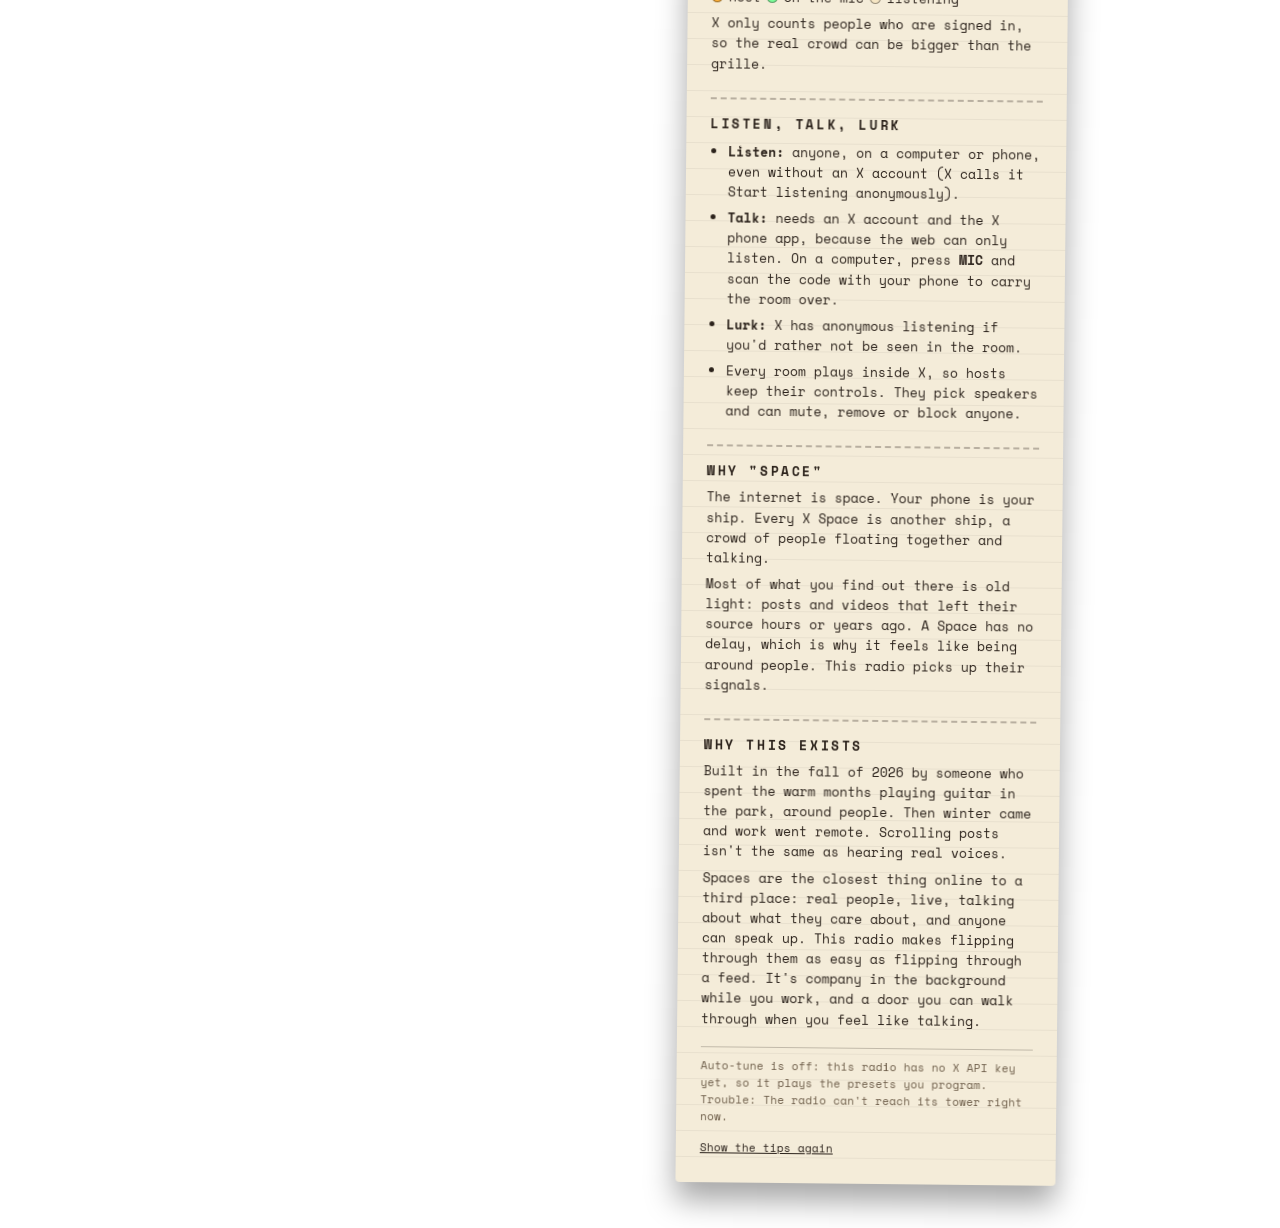
==== commit 0580d29f: "feat(space-radio): the fuel tank, shared X spend and a gauge that explains it Reemy's credits went ." ====
--- a/public/index.html
+++ b/public/index.html
@@ -28,6 +28,7 @@
   <link rel="stylesheet" href="radar.css">
   <link rel="stylesheet" href="bands.css">
   <link rel="stylesheet" href="tunnel.css">
+  <link rel="stylesheet" href="fuel.css">
 </head>
 <body>
   <!-- Glyphs the web fonts don't carry (and some phones draw as emoji). -->
@@ -87,13 +88,16 @@
 
         <div class="band-head">
           <div class="dymo" aria-hidden="true">BAND</div>
-          <button type="button" id="radar-btn" class="radar-btn" aria-haspopup="dialog" title="Radar: every ship on this band (R)">◎ RADAR</button>
+          <span class="band-tools">
+            <button type="button" id="radar-btn" class="radar-btn" aria-haspopup="dialog" title="Radar: every ship on this band (R)">◎ RADAR</button>
+            <button type="button" id="fuel" class="fuel-gauge" aria-haspopup="dialog" title="X fuel today: what costs money"><span class="fuel-tank"><i id="fuel-fill"></i></span><span id="fuel-text">FUEL</span></button>
+          </span>
         </div>
         <nav id="bands" class="bands" aria-label="Bands"></nav>
 
         <section class="deck">
           <div class="speaker-col">
-            <button type="button" id="speaker" class="speaker" aria-haspopup="dialog" aria-controls="crew" aria-describedby="grille-key" disabled>
+            <button type="button" id="speaker" class="speaker" aria-haspopup="dialog" aria-controls="crew" aria-describedby="grille-key" title="Who's here: loads names from X (about 1¢ a person). OPEN IN X is free." disabled>
               <div id="grille" class="grille" aria-hidden="true"></div>
               <div id="grille-key" class="grille-key"></div>
               <span id="speaker-cta" class="speaker-cta">WHO'S HERE <svg class="g" aria-hidden="true" focusable="false"><use href="#g-tri"/></svg></span>
@@ -187,6 +191,15 @@
         <li><b>BEAM ✦</b> sends a friend a link that opens their radio on the room you're on, so you can hang out in the same Space.</li>
         <li><b>DOCK ⟷</b> links your radio with one friend's through a tunnel. See below.</li>
       </ol>
+
+      <h2>Fuel (what costs money)</h2>
+      <p>The radio pays X a little for what it looks up: ½¢ per room it finds and 1¢ per person it names. The <b>⛽ gauge</b> shows today's spend. Tap it for what spent it.</p>
+      <ul class="facts">
+        <li><b>Up to 10¢:</b> opening a band nobody opened in the last hour. After that, everyone shares the answer for free.</li>
+        <li><b>About 10–15¢:</b> WHO'S HERE on a busy room. <b>OPEN IN X</b> shows the same people for free.</li>
+        <li><b>Free:</b> flipping, radar, SCAN, PUSH, docking and tones, beam, presets.</li>
+        <li>When the day's fuel runs out, or X credits do, the radio keeps playing the last rooms it found.</li>
+      </ul>
 
       <h2>Docking</h2>
       <p>Rocky and Grace couldn't breathe the same air, so they met at a clear wall and spoke in chords. Docking works the same way. Your two radios link through a tunnel, and each of you keeps your own dial and your own X.</p>
--- a/public/fuel.css
+++ b/public/fuel.css
@@ -0,0 +1,35 @@
+/* The fuel gauge (next to BAND and RADAR) and the fuel log card. */
+.fuel-gauge { display: inline-flex; align-items: center; gap: 6px; min-height: 32px; padding: 4px 9px; border: 0; border-radius: 2px;
+  cursor: pointer; background: #2a1d10; color: #ffd9a8; font: 700 10px/1 var(--mono); letter-spacing: .08em;
+  transform: rotate(-1deg); box-shadow: 0 1px 2px rgba(0,0,0,.4), inset 0 0 0 1px rgba(255, 177, 59, .45); }
+.fuel-gauge::before { content: "⛽"; font-size: 12px; }
+.fuel-tank { width: 34px; height: 8px; border-radius: 4px; background: rgba(0,0,0,.45); overflow: hidden; box-shadow: inset 0 1px 2px rgba(0,0,0,.6); }
+.fuel-tank i { display: block; height: 100%; width: 0; background: linear-gradient(90deg, #7dff9a, #f2b21a); transition: width .5s ease; }
+.fuel-gauge[data-level="low"] { box-shadow: inset 0 0 0 2px #f2b21a, 0 0 10px rgba(242, 178, 26, .5); }
+.fuel-gauge[data-level="low"] .fuel-tank i { background: #f2b21a; }
+.fuel-gauge[data-level="empty"] { box-shadow: inset 0 0 0 2px #ff4a2e, 0 0 12px rgba(255, 74, 46, .55); color: #ffb3a6; }
+.fuel-gauge[data-level="empty"] .fuel-tank i { background: #ff4a2e; }
+[data-kind="phone"] .fuel-gauge { min-height: 44px; }
+
+.fuelcard { border: 0; padding: 0; background: transparent; max-width: calc(100vw - 24px); }
+.fuelcard::backdrop { background: rgba(10, 6, 4, .72); backdrop-filter: blur(3px); }
+.fc-card { width: min(420px, calc(100vw - 24px)); padding: 22px; border-radius: 6px; font-family: var(--mono);
+  background: var(--paper); color: var(--paper-ink); box-shadow: 0 24px 40px rgba(0,0,0,.5); }
+.fc-kicker { margin: 0; font: 700 11px var(--mono); letter-spacing: .3em; text-transform: uppercase; color: var(--orange); }
+.fc-total { margin: 6px 0 10px; font: 28px/1.1 Bungee, var(--mono); }
+.fc-rows, .fc-costs { list-style: none; padding: 0; margin: 0; }
+.fc-row { display: grid; grid-template-columns: 1fr auto; gap: 3px 10px; padding: 8px 0; border-bottom: 1px dotted rgba(43,34,27,.35); font-size: 12px; }
+.fc-label { font-weight: 700; }
+.fc-bar { grid-column: 1 / -1; height: 6px; border-radius: 3px; background: rgba(43,34,27,.15); overflow: hidden; }
+.fc-bar i { display: block; height: 100%; background: linear-gradient(90deg, #3fb86e, #f2b21a); }
+.fc-row small { grid-column: 1 / -1; opacity: .7; }
+.fc-card h3 { margin: 16px 0 6px; font: 700 12px var(--mono); letter-spacing: .2em; text-transform: uppercase; }
+.fc-costs li { display: grid; grid-template-columns: 92px 1fr; gap: 1px 10px; padding: 5px 0; font-size: 12px; }
+.fc-costs b { color: var(--orange); }
+.fc-costs small { grid-column: 2; opacity: .7; }
+.fc-free, .fc-tip, .fc-note { font-size: 12px; margin: 4px 0; }
+.fc-tip { font-weight: 700; }
+.fc-note { opacity: .7; }
+.fc-close { width: 100%; margin-top: 14px; min-height: 44px; border: 2px solid var(--paper-ink); background: var(--paper-ink); color: var(--paper);
+  border-radius: 3px; cursor: pointer; font: 700 12px var(--mono); letter-spacing: .12em; }
+.band-tools { display: inline-flex; align-items: center; gap: 8px; flex-wrap: wrap; justify-content: flex-end; }
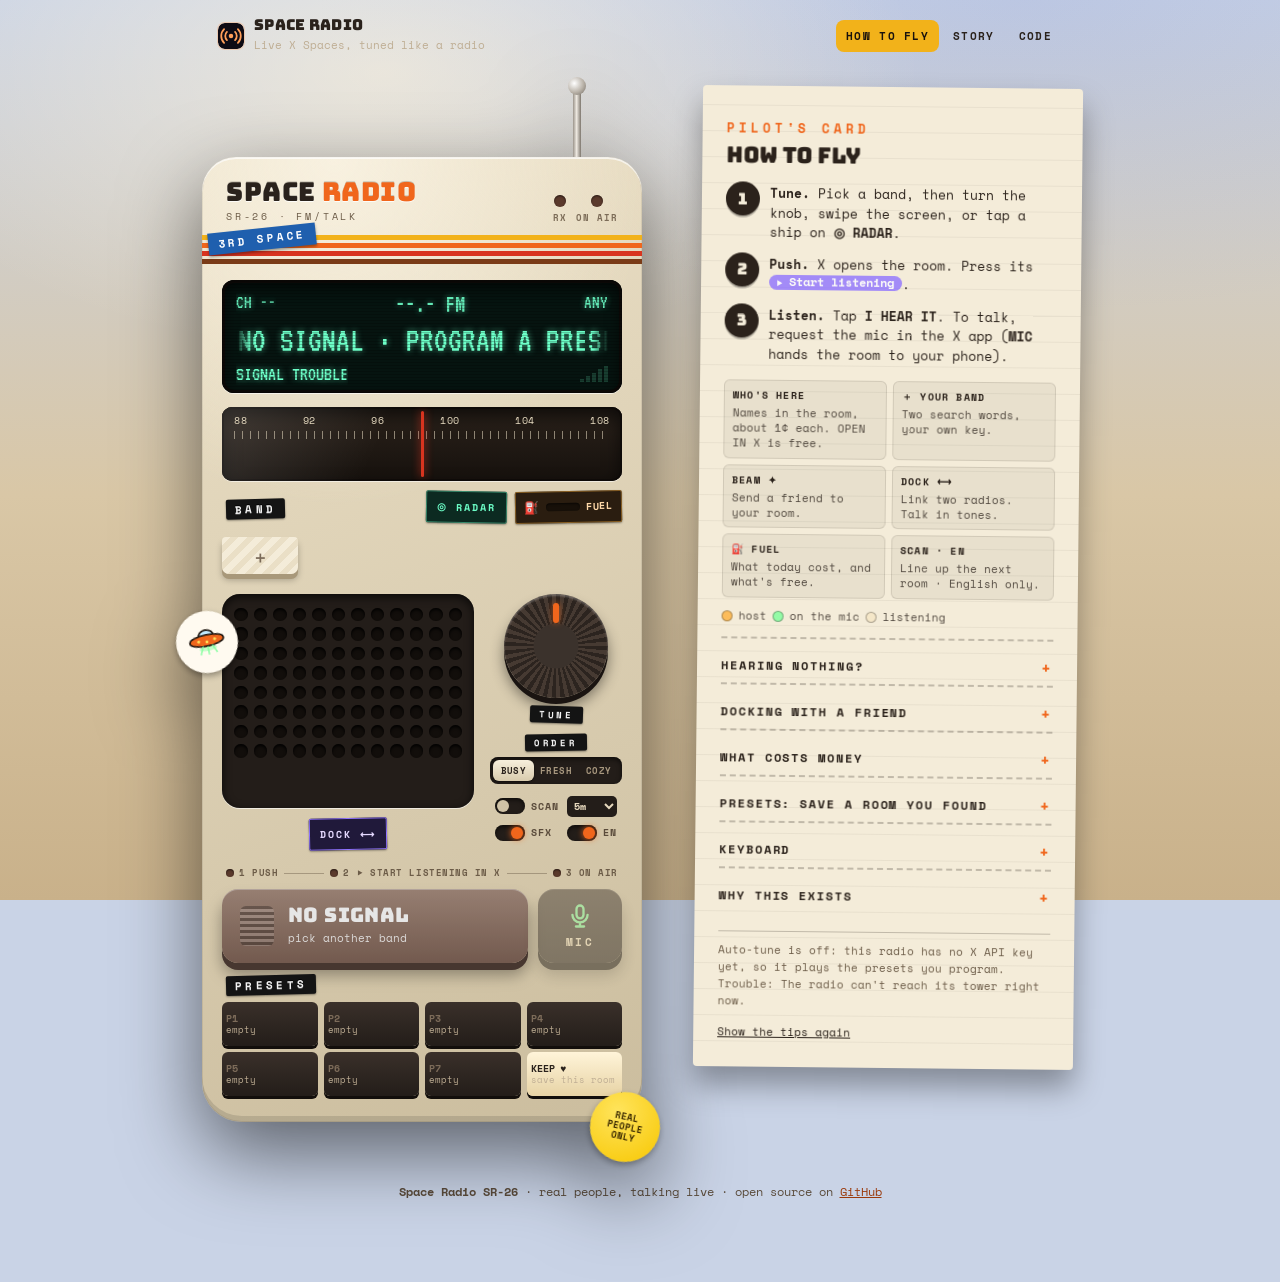
==== commit 19163e6d: "feat(space-radio): pilot's card, top bar, footer, seamless sky Reemy: the flight manual was too long" ====
--- a/public/index.html
+++ b/public/index.html
@@ -13,7 +13,7 @@
   <meta property="og:image:width" content="1200">
   <meta property="og:image:height" content="630">
   <meta name="twitter:card" content="summary_large_image">
-  <meta name="theme-color" content="#1a120d">
+  <meta name="theme-color" content="#0b0912">
   <meta name="apple-mobile-web-app-capable" content="yes">
   <meta name="apple-mobile-web-app-title" content="Space Radio">
   <meta name="apple-mobile-web-app-status-bar-style" content="black-translucent">
@@ -29,6 +29,7 @@
   <link rel="stylesheet" href="bands.css">
   <link rel="stylesheet" href="tunnel.css">
   <link rel="stylesheet" href="fuel.css">
+  <link rel="stylesheet" href="site.css">
 </head>
 <body>
   <!-- Glyphs the web fonts don't carry (and some phones draw as emoji). -->
@@ -48,6 +49,18 @@
     <button id="inapp-close" type="button" aria-label="Dismiss">✕</button>
   </div>
 
+  <header class="topbar">
+    <a class="tb-brand" href="./" aria-label="Space Radio home">
+      <img src="icon.svg" alt="" width="26" height="26">
+      <span><b>SPACE RADIO</b><small>Live X Spaces, tuned like a radio</small></span>
+    </a>
+    <nav class="tb-links" aria-label="Site">
+      <a href="#manual" class="tb-how">How to fly</a>
+      <a href="https://github.com/DrealR/space-radio/blob/main/STORY.md" target="_blank" rel="noopener">Story</a>
+      <a href="https://github.com/DrealR/space-radio" target="_blank" rel="noopener">Code</a>
+    </nav>
+  </header>
+
   <main class="desk">
     <div class="radio" id="radio">
       <div class="antenna" aria-hidden="true"><i></i></div>
@@ -174,91 +187,74 @@
     </div>
 
     <aside class="manual" id="manual" tabindex="-1">
-      <h1>Flight manual</h1>
-      <p class="lede">A walkie-talkie radio for your ship. Every channel is an X Space, another ship full of real people talking right now. Flip through them the way you'd flip through a feed.</p>
-      <p class="motto">The dial browses. The button boards. X plays the sound.</p>
-
-      <ol class="steps">
-        <li><b>BAND</b> picks what it's about. Rooms on the glass are live; taller ones are busier.</li>
-        <li><b>TUNE</b>: turn the knob, swipe the screen, or press <span class="sr-only">the arrow keys</span><svg class="g" aria-hidden="true" focusable="false"><use href="#g-left"/></svg> <svg class="g" aria-hidden="true" focusable="false"><use href="#g-right"/></svg>.</li>
-        <li><b>PUSH TO LISTEN</b> docks X beside the radio. Then press X's <span class="x-pill small"><svg class="g" aria-hidden="true"><use href="#g-play"/></svg> Start listening</span>: that second press belongs to X, and the sound plays there. Tell the radio <b>I HEAR IT</b>.</li>
-        <li>Tap the <b>SPEAKER</b> to see who's aboard: hosts and speakers, linked to their X profiles.</li>
-        <li><b>OPEN IN X <svg class="g" aria-hidden="true"><use href="#g-out"/></svg></b> shows the room on X itself.</li>
-        <li><b>SCAN</b> (computer) lines up a new room every few minutes; push to jump.</li>
-        <li><b>EN</b> hides rooms X marks as another language.</li>
-        <li><b>◎ RADAR</b> shows every ship on the band as a blip. Nearer the centre means a bigger crowd, and a green halo means voices on the mic. Tap a ship to tune to it.</li>
-        <li><b>＋</b> at the end of the bands makes your own: a short name and up to two search words, like guitar or Detroit.</li>
-        <li><b>BEAM ✦</b> sends a friend a link that opens their radio on the room you're on, so you can hang out in the same Space.</li>
-        <li><b>DOCK ⟷</b> links your radio with one friend's through a tunnel. See below.</li>
+      <p class="card-kicker">Pilot's card</p>
+      <h1>How to fly</h1>
+      <ol class="fly">
+        <li><span class="fly-n">1</span><p><b>Tune.</b> Pick a band, then turn the knob, swipe the screen, or tap a ship on <b>◎ RADAR</b>.</p></li>
+        <li><span class="fly-n">2</span><p><b>Push.</b> X opens the room. Press its <span class="x-pill small"><svg class="g" aria-hidden="true"><use href="#g-play"/></svg> Start listening</span>.</p></li>
+        <li><span class="fly-n">3</span><p><b>Listen.</b> Tap <b>I HEAR IT</b>. To talk, request the mic in the X app<span class="desk-only"> (<b>MIC</b> hands the room to your phone)</span>.</p></li>
       </ol>
 
-      <h2>Fuel (what costs money)</h2>
-      <p>The radio pays X a little for what it looks up: ½¢ per room it finds and 1¢ per person it names. The <b>⛽ gauge</b> shows today's spend. Tap it for what spent it.</p>
-      <ul class="facts">
-        <li><b>Up to 10¢:</b> opening a band nobody opened in the last hour. After that, everyone shares the answer for free.</li>
-        <li><b>About 10–15¢:</b> WHO'S HERE on a busy room. <b>OPEN IN X</b> shows the same people for free.</li>
-        <li><b>Free:</b> flipping, radar, SCAN, PUSH, docking and tones, beam, presets.</li>
-        <li>When the day's fuel runs out, or X credits do, the radio keeps playing the last rooms it found.</li>
+      <ul class="chips" aria-label="More on the radio">
+        <li><b>WHO'S HERE</b><span>Names in the room, about 1¢ each. OPEN IN X is free.</span></li>
+        <li><b>＋ YOUR BAND</b><span>Two search words, your own key.</span></li>
+        <li><b>BEAM ✦</b><span>Send a friend to your room.</span></li>
+        <li><b>DOCK ⟷</b><span>Link two radios. Talk in tones.</span></li>
+        <li><b>⛽ FUEL</b><span>What today cost, and what's free.</span></li>
+        <li><b>SCAN · EN</b><span>Line up the next room · English only.</span></li>
       </ul>
-
-      <h2>Docking</h2>
-      <p>Rocky and Grace couldn't breathe the same air, so they met at a clear wall and spoke in chords. Docking works the same way. Your two radios link through a tunnel, and each of you keeps your own dial and your own X.</p>
-      <ul class="facts">
-        <li><b>DOCK ⟷</b> opens a port with a code like ERID-42. Send its link to one friend. When their radio opens it, the ships clamp together.</li>
-        <li>Your partner's ship shows on your <b>◎ RADAR</b> in violet.</li>
-        <li>Speak in tones: <b>✊ FIST MY BUMP</b> (hello), <b>✦ AMAZE ×3</b> (this one's good), <b>↑ COME HERE</b> (brings them to your room), <b>↓ ONWARD</b> (moving on).</li>
-        <li>The real talking happens inside the Space. The tunnel only helps you find it together. Either of you can undock anytime, and nothing is kept.</li>
-      </ul>
-
-      <h2>Why two buttons?</h2>
-      <p>Browsers only let a site make sound after you press something on that site. The radio finds the ship; X opens the hatch. So every room takes two presses: <b>PUSH</b> here, then <b><svg class="g" aria-hidden="true"><use href="#g-play"/></svg> Start listening</b> in X. The dial browses, the button boards.</p>
-
-      <h2>Hearing nothing?</h2>
-      <ol class="steps">
-        <li>Find the X window. It opened beside the radio (or as a new tab).</li>
-        <li>Press X's <svg class="g" aria-hidden="true"><use href="#g-play"/></svg> Start listening. Logged out, it says Start listening anonymously.</li>
-        <li>Look for a muted speaker on the X tab, and check your volume.</li>
-        <li>Rooms go quiet between speakers. Give it 20 seconds.</li>
-        <li>Signed in to X just now? The room reloads: press Start listening again.</li>
-        <li>The room may have ended.</li>
-      </ol>
-
-      <h2>Who's aboard</h2>
-      <p>Names come from X, which charges this radio's owner about a cent per person, so they load only when you open the crew, and everyone on the radio shares each scan for two minutes. X shares how many people are listening, not who.</p>
-
-      <h2 class="desk-only">Keys</h2>
-      <p class="keys desk-only"><kbd aria-label="Left arrow"><svg class="g" aria-hidden="true" focusable="false"><use href="#g-left"/></svg></kbd> <kbd aria-label="Right arrow"><svg class="g" aria-hidden="true" focusable="false"><use href="#g-right"/></svg></kbd> tune · <kbd>L</kbd> listen · <kbd>H</kbd> I hear it · <kbd>C</kbd> crew · <kbd>R</kbd> radar · <kbd>O</kbd> open in X · <kbd>?</kbd> manual · <kbd>Esc</kbd> close</p>
-
-      <h2>Program a preset</h2>
-      <p>Found a live room on your phone or in a post? Paste its link and it gets a preset button. Presets live in this browser only.</p>
-      <form id="add-form" class="add">
-        <input id="add-link" placeholder="x.com/i/spaces/…" required autocomplete="off" inputmode="url" aria-label="Space link">
-        <input id="add-title" placeholder="What's it about?" autocomplete="off" maxlength="80" aria-label="Name (optional)">
-        <button type="submit">Program</button>
-      </form>
-      <p id="add-msg" class="msg" role="status"></p>
-      <ul id="preset-list" class="preset-list"></ul>
-      <a id="hunt" class="hunt" target="_blank" rel="noopener">Hunt for rooms people are sharing on X <svg class="g" aria-hidden="true" focusable="false"><use href="#g-out"/></svg></a>
-
-      <h2>Reading the speaker</h2>
       <p class="legend"><i class="d host"></i> host <i class="d mic"></i> on the mic <i class="d ear"></i> listening</p>
-      <p>X only counts people who are signed in, so the real crowd can be bigger than the grille.</p>
-
-      <h2>Listen, talk, lurk</h2>
-      <ul class="facts">
-        <li><b>Listen:</b> anyone, on a computer or phone, even without an X account (X calls it Start listening anonymously).</li>
-        <li><b>Talk:</b> needs an X account and the X phone app, because the web can only listen. On a computer, press <b>MIC</b> and scan the code with your phone to carry the room over.</li>
-        <li><b>Lurk:</b> X has anonymous listening if you'd rather not be seen in the room.</li>
-        <li>Every room plays inside X, so hosts keep their controls. They pick speakers and can mute, remove or block anyone.</li>
-      </ul>
-
-      <h2>Why "Space"</h2>
-      <p>The internet is space. Your phone is your ship. Every X Space is another ship, a crowd of people floating together and talking.</p>
-      <p>Most of what you find out there is old light: posts and videos that left their source hours or years ago. A Space has no delay, which is why it feels like being around people. This radio picks up their signals.</p>
-
-      <h2>Why this exists</h2>
-      <p>Built in the fall of 2026 by someone who spent the warm months playing guitar in the park, around people. Then winter came and work went remote. Scrolling posts isn't the same as hearing real voices.</p>
-      <p>Spaces are the closest thing online to a third place: real people, live, talking about what they care about, and anyone can speak up. This radio makes flipping through them as easy as flipping through a feed. It's company in the background while you work, and a door you can walk through when you feel like talking.</p>
+
+      <details class="more">
+        <summary>Hearing nothing?</summary>
+        <ol class="steps">
+          <li>Find the X window beside the radio (or a new tab) and press <b>Start listening</b>. Logged out, it says Start listening anonymously.</li>
+          <li>Check that the X tab isn't muted, and your volume.</li>
+          <li>Rooms go quiet between speakers. Give it 20 seconds.</li>
+          <li>Still nothing? The room may have ended. Flip to the next one.</li>
+        </ol>
+        <p class="small">Why two presses? Browsers only let a site make sound after you press something on it. The radio finds the room; X opens the hatch.</p>
+      </details>
+
+      <details class="more">
+        <summary>Docking with a friend</summary>
+        <p>Like Rocky and Grace at the clear wall: two radios link through a tunnel, and each of you keeps your own dial and your own X. <b>DOCK ⟷</b> gives you a code like ERID-42; send its link to one friend.</p>
+        <p class="small">Tones: <b>✊</b> hello · <b>✦</b> this one's good · <b>↑</b> come to my room · <b>↓</b> moving on. The real talking happens inside the Space.</p>
+      </details>
+
+      <details class="more">
+        <summary>What costs money</summary>
+        <ul class="facts">
+          <li><b>Up to 10¢:</b> a band nobody opened in the last hour. After that it's shared, free.</li>
+          <li><b>About 10–15¢:</b> WHO'S HERE on a busy room.</li>
+          <li><b>Free:</b> flipping, radar, PUSH, OPEN IN X, beam, docking, presets.</li>
+        </ul>
+        <p class="small">Tap the <b>⛽</b> gauge for today's log. If fuel runs out, the last rooms found keep playing.</p>
+      </details>
+
+      <details class="more">
+        <summary>Presets: save a room you found</summary>
+        <p class="small">Paste a Space link from your phone or a post. Presets live in this browser only.</p>
+        <form id="add-form" class="add">
+          <input id="add-link" placeholder="x.com/i/spaces/…" required autocomplete="off" inputmode="url" aria-label="Space link">
+          <input id="add-title" placeholder="What's it about?" autocomplete="off" maxlength="80" aria-label="Name (optional)">
+          <button type="submit">Program</button>
+        </form>
+        <p id="add-msg" class="msg" role="status"></p>
+        <ul id="preset-list" class="preset-list"></ul>
+        <a id="hunt" class="hunt" target="_blank" rel="noopener">Hunt for rooms people are sharing on X <svg class="g" aria-hidden="true" focusable="false"><use href="#g-out"/></svg></a>
+      </details>
+
+      <details class="more desk-only">
+        <summary>Keyboard</summary>
+        <p class="keys"><kbd aria-label="Left arrow"><svg class="g" aria-hidden="true" focusable="false"><use href="#g-left"/></svg></kbd> <kbd aria-label="Right arrow"><svg class="g" aria-hidden="true" focusable="false"><use href="#g-right"/></svg></kbd> tune · <kbd>L</kbd> listen · <kbd>H</kbd> I hear it · <kbd>C</kbd> crew · <kbd>R</kbd> radar · <kbd>O</kbd> open in X · <kbd>?</kbd> this card · <kbd>Esc</kbd> close</p>
+      </details>
+
+      <details class="more">
+        <summary>Why this exists</summary>
+        <p>The internet is space; your phone is your ship. Every X Space is another ship full of people talking live, with no delay, which is why it feels like being around people.</p>
+        <p class="small">Built in the fall of 2026 for winter nights, when the park is too cold. <a href="https://github.com/DrealR/space-radio/blob/main/STORY.md" target="_blank" rel="noopener">Read the story <svg class="g" aria-hidden="true" focusable="false"><use href="#g-out"/></svg></a></p>
+      </details>
 
       <footer class="foot">
         <p id="foot"></p>
@@ -266,6 +262,11 @@
       </footer>
     </aside>
   </main>
+
+  <footer class="site-foot">
+    <p><b>Space Radio SR-26</b> · real people, talking live · open source on <a href="https://github.com/DrealR/space-radio" target="_blank" rel="noopener">GitHub</a></p>
+    <p class="small">Unofficial. Not affiliated with X Corp. Rooms and audio play in X; this radio only helps you find them.</p>
+  </footer>
 
   <dialog id="handoff" class="handoff" aria-labelledby="handoff-title">
     <div class="ticket">
--- a/public/app.css
+++ b/public/app.css
@@ -147,10 +147,10 @@
 
 .desk {
   display: grid; gap: 40px; justify-content: center; align-items: start;
-  padding: 44px 16px 64px; grid-template-columns: minmax(0, 440px);
+  padding: 22px 16px 40px; grid-template-columns: minmax(0, 440px);
 }
 @media (min-width: 980px) {
-  .desk { grid-template-columns: 440px 380px; gap: 56px; padding-top: 72px; }
+  .desk { grid-template-columns: 440px 380px; gap: 56px; padding-top: 34px; }
   .manual { position: sticky; top: 32px; }
 }
 
--- a/public/site.css
+++ b/public/site.css
@@ -0,0 +1,60 @@
+/* The page around the radio: seamless sky, the top bar, the pilot's card, the footer. */
+
+/* Seamless edges: the canvas is the night sky, and the page doesn't rubber-band past it. */
+html { background: var(--sky); overscroll-behavior: none; }
+body { overscroll-behavior: none; }
+
+.topbar { max-width: 876px; margin: 0 auto; padding: 18px 16px 0; display: flex; align-items: center; justify-content: space-between; gap: 12px; }
+.tb-brand { display: flex; align-items: center; gap: 10px; color: #f4ecd9; text-decoration: none; }
+.tb-brand img { border-radius: 7px; box-shadow: 0 0 0 1px rgba(255, 159, 90, .35); }
+.tb-brand b { display: block; font: 15px/1 Bungee, var(--mono); letter-spacing: .02em; }
+.tb-brand small { display: block; margin-top: 4px; font: 11px var(--mono); color: #bfae94; }
+.tb-links { display: flex; gap: 4px; }
+.tb-links a { color: #e8dcc2; text-decoration: none; font: 700 11px var(--mono); letter-spacing: .12em; text-transform: uppercase;
+  padding: 8px 10px; border-radius: 8px; }
+.tb-links a:hover { background: rgba(255, 255, 255, .07); }
+.tb-links .tb-how { color: #1a120d; background: var(--mustard); }
+.tb-links .tb-how:hover { background: #ffc94a; }
+.tb-links a, .tb-brand b { white-space: nowrap; }
+@media (max-width: 560px) {
+  .topbar { padding-top: 14px; }
+  .tb-brand small { display: none; }
+  .tb-brand b { font-size: 13px; }
+  .tb-links a { padding: 8px 7px; letter-spacing: .08em; }
+}
+@media (max-width: 400px) {
+  .tb-links a:not(.tb-how) { display: none; } /* Story and Code are in the card and the footer */
+}
+
+/* The pilot's card: three steps, six chips, everything else folded. */
+.card-kicker { margin: 0; font: 700 11px var(--mono); letter-spacing: .3em; text-transform: uppercase; color: var(--orange); }
+.manual h1 { margin-top: 4px; }
+.fly { list-style: none; padding: 0; margin: 14px 0 16px; display: grid; gap: 10px; }
+.fly li { display: grid; grid-template-columns: 34px 1fr; gap: 10px; align-items: start; }
+.fly-n { width: 34px; height: 34px; border-radius: 50%; display: grid; place-items: center; font: 16px Bungee, var(--mono);
+  background: var(--paper-ink); color: var(--paper); box-shadow: 0 2px 0 rgba(0,0,0,.25); }
+.fly p { margin: 2px 0 0; font-size: 13px; line-height: 1.5; }
+.fly b { font-weight: 700; }
+.chips { list-style: none; padding: 0; margin: 0 0 10px; display: grid; grid-template-columns: 1fr 1fr; gap: 6px; }
+.chips li { padding: 8px 9px; border-radius: 6px; background: rgba(43, 34, 27, .06); box-shadow: inset 0 0 0 1px rgba(43, 34, 27, .12); }
+.chips b { display: block; font: 700 10px var(--mono); letter-spacing: .12em; }
+.chips span { display: block; margin-top: 3px; font-size: 11px; line-height: 1.35; opacity: .8; }
+.manual .legend { margin: 6px 0 12px; font-size: 11px; opacity: .8; }
+details.more { border-top: 2px dashed rgba(43, 34, 27, .25); padding: 10px 0 2px; }
+details.more summary { cursor: pointer; list-style: none; font: 700 12px var(--mono); letter-spacing: .16em; text-transform: uppercase;
+  display: flex; justify-content: space-between; align-items: center; min-height: 32px; }
+details.more summary::-webkit-details-marker { display: none; }
+details.more summary::after { content: "+"; font-size: 16px; color: var(--orange); transition: transform .2s; }
+details.more[open] summary::after { transform: rotate(45deg); }
+details.more > *:not(summary) { font-size: 12.5px; }
+.manual .small { font-size: 11.5px; opacity: .8; }
+
+/* The footer under everything. */
+.site-foot { max-width: 876px; margin: 0 auto; padding: 8px 16px 40px; text-align: center; color: #bfae94; font: 12px/1.6 var(--mono); }
+.site-foot a { color: #ffd9a8; }
+.site-foot .small { font-size: 11px; opacity: .75; }
+@media (prefers-color-scheme: light) {
+  :root:not([data-theme="dark"]) .tb-brand, :root:not([data-theme="dark"]) .tb-links a:not(.tb-how) { color: #2a221c; }
+  :root:not([data-theme="dark"]) .site-foot { color: #5a4b3b; }
+  :root:not([data-theme="dark"]) .site-foot a { color: #9a3a0c; }
+}
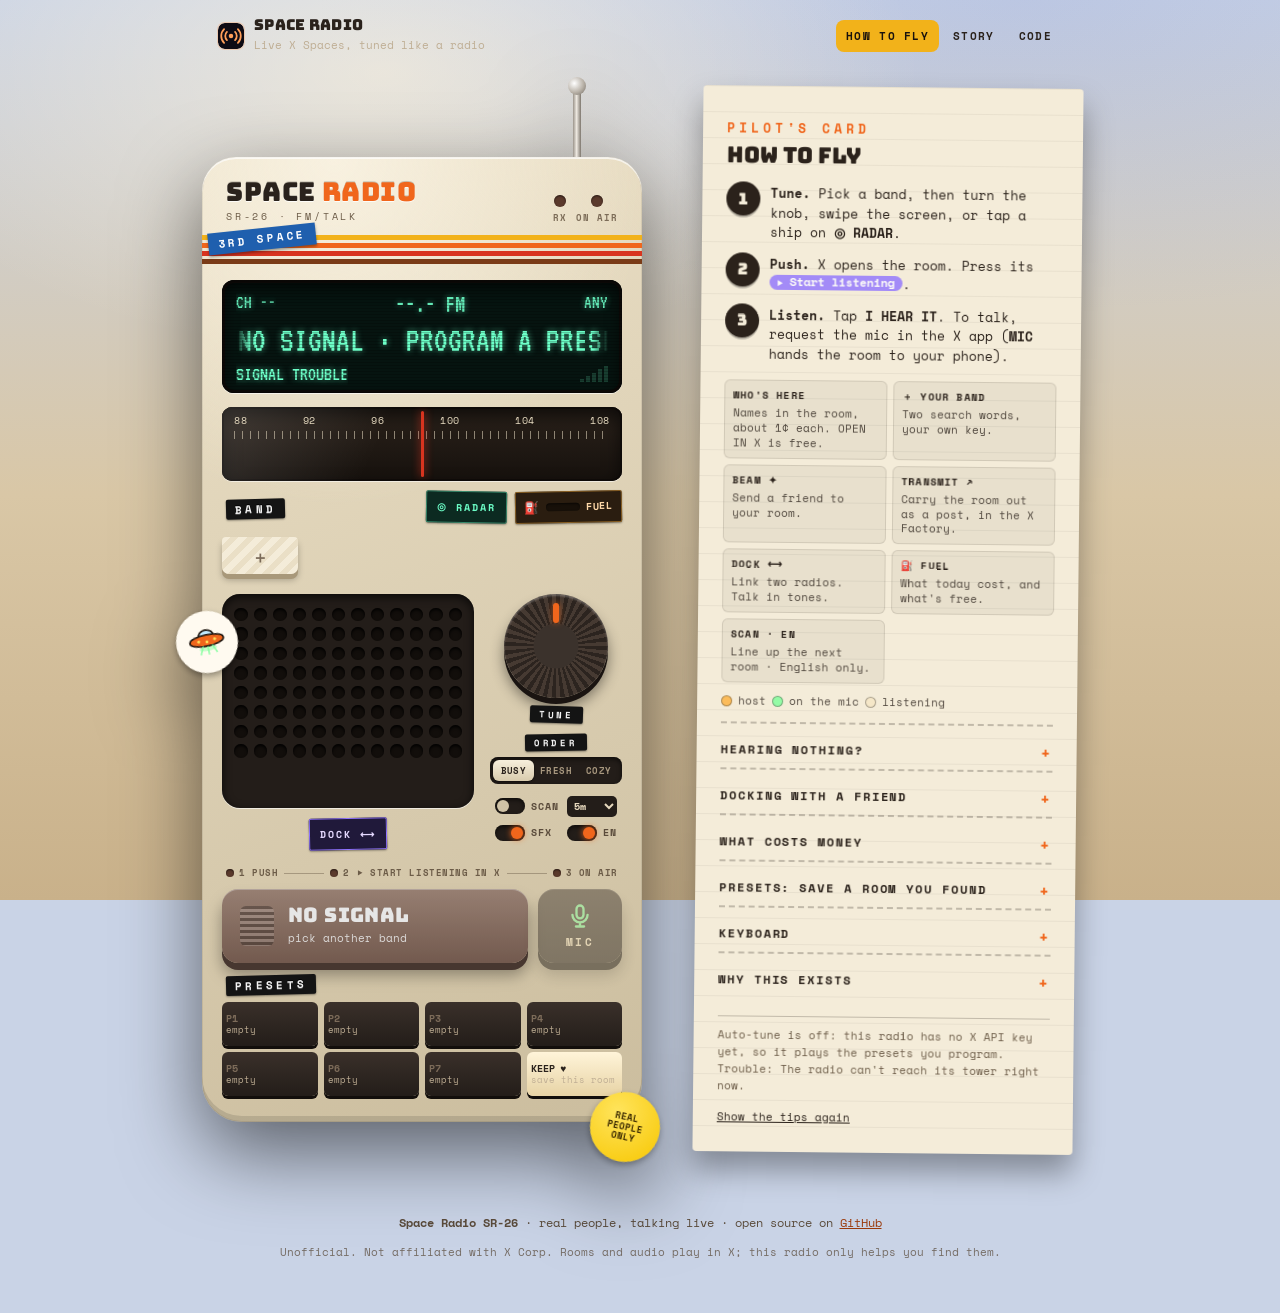
==== commit c8a3e4a4: "feat(space-radio): TRANSMIT a tuned room to the X Factory A free TRANSMIT strip beside OPEN IN X and" ====
--- a/public/index.html
+++ b/public/index.html
@@ -118,6 +118,7 @@
             <div class="speaker-links">
               <a id="open-x" class="open-x" href="#" target="_blank" rel="noopener noreferrer" hidden>OPEN IN X <svg class="g" aria-hidden="true"><use href="#g-out"/></svg></a>
               <button type="button" id="beam" class="open-x beam" hidden title="Send a friend a link to this room">BEAM ✦</button>
+              <a id="transmit" class="open-x transmit" href="#" target="_blank" rel="noopener" hidden aria-label="Transmit: turn this room into a post in the X Factory (opens reemifai.org in a new tab)" title="Turn this room into a post in the X Factory on reemifai.org. Free: nothing is posted for you.">TRANSMIT <svg class="g" aria-hidden="true" focusable="false"><use href="#g-out"/></svg></a>
               <button type="button" id="dock-btn" class="open-x dock" aria-haspopup="dialog" title="Dock with a friend's radio">DOCK ⟷</button>
             </div>
           </div>
@@ -199,6 +200,7 @@
         <li><b>WHO'S HERE</b><span>Names in the room, about 1¢ each. OPEN IN X is free.</span></li>
         <li><b>＋ YOUR BAND</b><span>Two search words, your own key.</span></li>
         <li><b>BEAM ✦</b><span>Send a friend to your room.</span></li>
+        <li><b>TRANSMIT ↗</b><span>Carry the room out as a post, in the X Factory.</span></li>
         <li><b>DOCK ⟷</b><span>Link two radios. Talk in tones.</span></li>
         <li><b>⛽ FUEL</b><span>What today cost, and what's free.</span></li>
         <li><b>SCAN · EN</b><span>Line up the next room · English only.</span></li>
@@ -227,7 +229,7 @@
         <ul class="facts">
           <li><b>Up to 10¢:</b> a band nobody opened in the last hour. After that it's shared, free.</li>
           <li><b>About 10–15¢:</b> WHO'S HERE on a busy room.</li>
-          <li><b>Free:</b> flipping, radar, PUSH, OPEN IN X, beam, docking, presets.</li>
+          <li><b>Free:</b> flipping, radar, PUSH, OPEN IN X, beam, transmit, docking, presets.</li>
         </ul>
         <p class="small">Tap the <b>⛽</b> gauge for today's log. If fuel runs out, the last rooms found keep playing.</p>
       </details>
--- a/public/bands.css
+++ b/public/bands.css
@@ -5,6 +5,7 @@
 
 .speaker-links { display: flex; flex-wrap: wrap; gap: 8px; align-items: center; }
 .open-x.beam { border: 0; cursor: pointer; background: #1b2a4a; color: #cfe6ff; transform: rotate(1.4deg); }
+.open-x.transmit { background: #3a2410; color: #ffd9a8; transform: rotate(-0.8deg); }
 
 .bandmaker { border: 0; padding: 0; background: transparent; max-width: calc(100vw - 24px); }
 .bandmaker::backdrop { background: rgba(10, 6, 4, .72); backdrop-filter: blur(3px); }
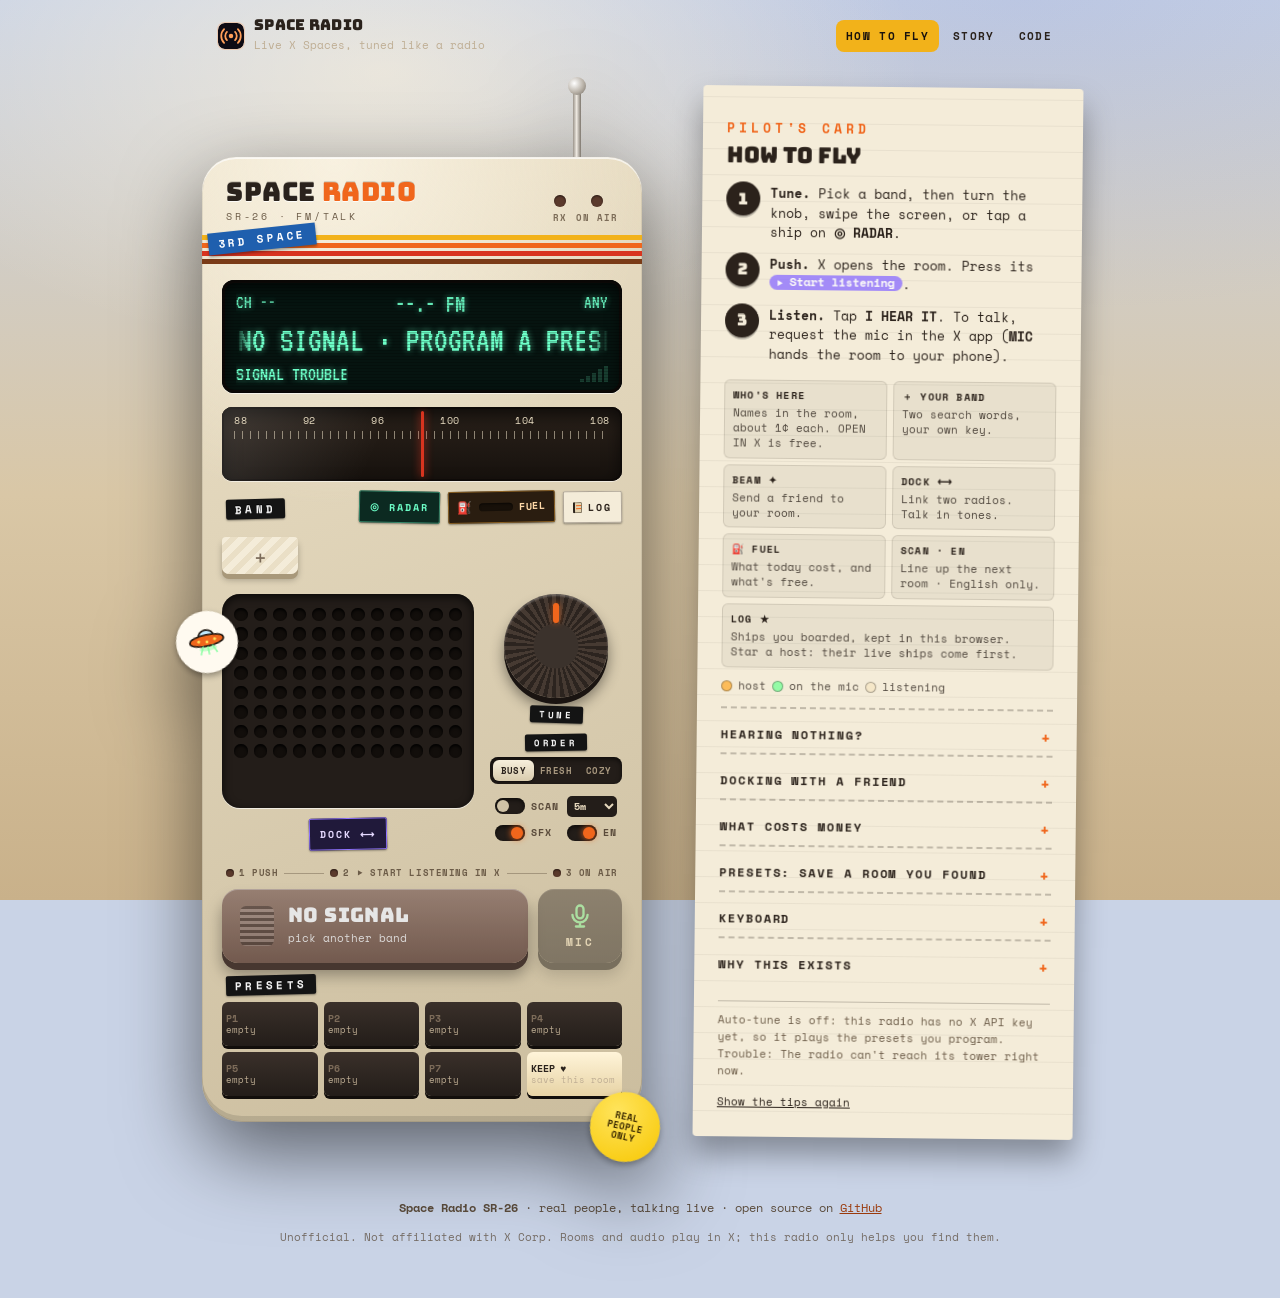
==== commit 798f0b5f: "feat(radio): ship's log of boarded rooms and favorite hosts (checkpoint, pre-visual-check) Flight lo" ====
--- a/public/index.html
+++ b/public/index.html
@@ -29,6 +29,7 @@
   <link rel="stylesheet" href="bands.css">
   <link rel="stylesheet" href="tunnel.css">
   <link rel="stylesheet" href="fuel.css">
+  <link rel="stylesheet" href="flightlog.css">
   <link rel="stylesheet" href="site.css">
 </head>
 <body>
@@ -104,6 +105,7 @@
           <span class="band-tools">
             <button type="button" id="radar-btn" class="radar-btn" aria-haspopup="dialog" title="Radar: every ship on this band (R)">◎ RADAR</button>
             <button type="button" id="fuel" class="fuel-gauge" aria-haspopup="dialog" title="X fuel today: what costs money"><span class="fuel-tank"><i id="fuel-fill"></i></span><span id="fuel-text">FUEL</span></button>
+            <button type="button" id="log-btn" class="log-btn" aria-haspopup="dialog" title="Ship's log: ships you boarded, and hosts you starred">LOG</button>
           </span>
         </div>
         <nav id="bands" class="bands" aria-label="Bands"></nav>
@@ -118,7 +120,6 @@
             <div class="speaker-links">
               <a id="open-x" class="open-x" href="#" target="_blank" rel="noopener noreferrer" hidden>OPEN IN X <svg class="g" aria-hidden="true"><use href="#g-out"/></svg></a>
               <button type="button" id="beam" class="open-x beam" hidden title="Send a friend a link to this room">BEAM ✦</button>
-              <a id="transmit" class="open-x transmit" href="#" target="_blank" rel="noopener" hidden aria-label="Transmit: turn this room into a post in the X Factory (opens reemifai.org in a new tab)" title="Turn this room into a post in the X Factory on reemifai.org. Free: nothing is posted for you.">TRANSMIT <svg class="g" aria-hidden="true" focusable="false"><use href="#g-out"/></svg></a>
               <button type="button" id="dock-btn" class="open-x dock" aria-haspopup="dialog" title="Dock with a friend's radio">DOCK ⟷</button>
             </div>
           </div>
@@ -200,10 +201,10 @@
         <li><b>WHO'S HERE</b><span>Names in the room, about 1¢ each. OPEN IN X is free.</span></li>
         <li><b>＋ YOUR BAND</b><span>Two search words, your own key.</span></li>
         <li><b>BEAM ✦</b><span>Send a friend to your room.</span></li>
-        <li><b>TRANSMIT ↗</b><span>Carry the room out as a post, in the X Factory.</span></li>
         <li><b>DOCK ⟷</b><span>Link two radios. Talk in tones.</span></li>
         <li><b>⛽ FUEL</b><span>What today cost, and what's free.</span></li>
         <li><b>SCAN · EN</b><span>Line up the next room · English only.</span></li>
+        <li class="wide"><b>LOG ★</b><span>Ships you boarded, kept in this browser. Star a host: their live ships come first.</span></li>
       </ul>
       <p class="legend"><i class="d host"></i> host <i class="d mic"></i> on the mic <i class="d ear"></i> listening</p>
 
@@ -229,7 +230,7 @@
         <ul class="facts">
           <li><b>Up to 10¢:</b> a band nobody opened in the last hour. After that it's shared, free.</li>
           <li><b>About 10–15¢:</b> WHO'S HERE on a busy room.</li>
-          <li><b>Free:</b> flipping, radar, PUSH, OPEN IN X, beam, transmit, docking, presets.</li>
+          <li><b>Free:</b> flipping, radar, PUSH, OPEN IN X, beam, docking, presets.</li>
         </ul>
         <p class="small">Tap the <b>⛽</b> gauge for today's log. If fuel runs out, the last rooms found keep playing.</p>
       </details>
--- a/public/flightlog.css
+++ b/public/flightlog.css
@@ -0,0 +1,83 @@
+/* The ship's log: the LOG key (next to RADAR and FUEL), its card, and starred hosts on the glass. */
+.log-btn { display: inline-flex; align-items: center; gap: 6px; min-height: 32px; padding: 4px 10px 3px; border: 0; border-radius: 2px;
+  cursor: pointer; background: var(--paper); color: var(--paper-ink); font: 700 10px/1.5 var(--mono); letter-spacing: .2em;
+  transform: rotate(-.6deg); box-shadow: 0 1px 2px rgba(0,0,0,.4), inset 0 0 0 1px rgba(43,34,27,.35); }
+/* a tiny logbook: spine and two ruled lines */
+.log-btn::before { content: ""; width: 9px; height: 11px; border-radius: 1px; background:
+  linear-gradient(var(--paper-ink), var(--paper-ink)) 0 0 / 2px 100% no-repeat,
+  linear-gradient(var(--orange), var(--orange)) 3px 3px / 5px 1px no-repeat,
+  linear-gradient(var(--orange), var(--orange)) 3px 6px / 5px 1px no-repeat, #e2d3b0;
+  box-shadow: inset 0 0 0 1px rgba(43,34,27,.5); }
+.log-btn:hover { box-shadow: 0 1px 2px rgba(0,0,0,.4), inset 0 0 0 2px var(--orange); }
+[data-kind="phone"] .log-btn { min-height: 44px; }
+
+/* starred hosts' ships on the glass: a small star riding the marker */
+.markers button.fav { background: linear-gradient(#fff2a8, var(--mustard)); opacity: .95; }
+.markers button.fav::before { content: "★"; position: absolute; left: 50%; bottom: 100%; transform: translateX(-50%);
+  font: 9px/1 var(--mono); color: #fff2a8; text-shadow: 0 0 6px var(--mustard); }
+
+.manual .chips li.wide { grid-column: 1 / -1; }
+
+/* the card */
+.flightlog { border: 0; padding: 0; background: transparent; max-width: calc(100vw - 24px); max-height: calc(100dvh - 24px); }
+.flightlog::backdrop { background: rgba(10, 6, 4, .72); backdrop-filter: blur(3px); }
+.fl-card { width: min(480px, calc(100vw - 24px)); padding: 22px 22px 18px 34px; border-radius: 6px; font-family: var(--mono);
+  color: var(--paper-ink); box-shadow: 0 24px 40px rgba(0,0,0,.5); position: relative;
+  /* ruled logbook paper with a red margin line */
+  background:
+    linear-gradient(90deg, transparent 22px, rgba(216,52,31,.45) 22px, rgba(216,52,31,.45) 23px, transparent 23px),
+    repeating-linear-gradient(transparent 0 23px, rgba(43,34,27,.08) 23px 24px),
+    var(--paper); }
+.fl-kicker { margin: 0; font: 700 11px var(--mono); letter-spacing: .3em; text-transform: uppercase; color: var(--orange); }
+.fl-title-h { margin: 6px 0 4px; font: 24px/1.1 Bungee, var(--mono); }
+.fl-privacy { margin: 0 0 8px; font-size: 11px; opacity: .72; }
+.fl-msg { margin: 0; min-height: 1.2em; font-size: 12px; font-weight: 700; color: var(--brown); }
+
+.fl-list { list-style: none; padding: 0; margin: 6px 0 0; max-height: min(52vh, 460px); overflow-y: auto; overscroll-behavior: contain; }
+.fl-entry { position: relative; padding: 10px 0 10px; border-bottom: 1px dashed rgba(43,34,27,.3); }
+.fl-meta { display: flex; gap: 8px; align-items: baseline; font-size: 11px; letter-spacing: .08em; }
+.fl-when { font-weight: 700; }
+.fl-band { padding: 0 5px; border-radius: 2px; background: var(--paper-ink); color: var(--paper); font-size: 10px; letter-spacing: .14em; }
+.fl-dur { margin-left: auto; font: 20px/1 var(--lcd); color: var(--brown); }
+.fl-title { margin: 4px 90px 0 0; font-size: 14px; font-weight: 700; line-height: 1.3; overflow-wrap: anywhere; }
+.fl-sub { margin: 2px 0 0; font-size: 11px; opacity: .72; }
+
+/* the rubber stamp: green once you said you heard it, faded ink if you only boarded */
+.fl-stamp { position: absolute; right: 2px; top: 30px; display: inline-flex; align-items: center; gap: 4px; padding: 2px 6px;
+  border: 2px solid rgba(43,34,27,.4); border-radius: 3px; color: rgba(43,34,27,.5); font: 700 10px/1.3 var(--mono);
+  letter-spacing: .14em; transform: rotate(-7deg); pointer-events: none; }
+.fl-entry.heard .fl-stamp { border-color: #2f8f55; color: #2f8f55; }
+.fl-stamp .g { width: 10px; height: 10px; }
+
+.fl-btns { display: flex; flex-wrap: wrap; gap: 6px; margin-top: 8px; }
+.fl-btn { display: inline-flex; align-items: center; gap: 4px; min-height: 32px; padding: 4px 9px; border: 1.5px solid var(--paper-ink);
+  border-radius: 3px; background: transparent; color: var(--paper-ink); font: 700 10px/1 var(--mono); letter-spacing: .1em;
+  text-decoration: none; cursor: pointer; }
+.fl-btn .g { width: 10px; height: 10px; }
+.fl-btn.tune { background: var(--paper-ink); color: var(--paper); }
+.fl-btn.star.on { background: var(--mustard); border-color: #9a6a06; }
+.fl-btn.strike { margin-left: auto; min-width: 32px; justify-content: center; border-color: rgba(43,34,27,.35); color: rgba(43,34,27,.7); }
+.fl-btn:disabled { opacity: .38; cursor: not-allowed; }
+.fl-btn:hover:not(:disabled), .fl-btn:focus-visible { box-shadow: 0 0 0 2px var(--orange); outline: none; }
+[data-kind="phone"] .fl-btn { min-height: 44px; }
+
+.fl-empty { margin: 10px 0; font-size: 12px; font-style: italic; opacity: .75; }
+.fl-card h3 { margin: 16px 0 4px; font: 700 12px var(--mono); letter-spacing: .2em; text-transform: uppercase; }
+.fl-note { margin: 2px 0 6px; font-size: 11px; opacity: .72; }
+.fl-favs { list-style: none; padding: 0; margin: 0; }
+.fl-favs li { display: flex; justify-content: space-between; align-items: center; gap: 8px; padding: 4px 0; font-size: 12px;
+  border-bottom: 1px dotted rgba(43,34,27,.3); }
+.fl-favs span { overflow-wrap: anywhere; }
+.fl-unstar { min-height: 32px; padding: 2px 8px; border: 1px solid rgba(43,34,27,.4); border-radius: 3px; background: transparent;
+  color: var(--paper-ink); font: 700 10px var(--mono); letter-spacing: .1em; cursor: pointer; }
+
+.fl-actions { display: flex; gap: 8px; margin-top: 14px; }
+.fl-clear, .fl-done { flex: 1; min-height: 44px; border-radius: 3px; cursor: pointer; font: 700 12px var(--mono); letter-spacing: .12em; }
+.fl-clear { border: 2px solid var(--red); background: transparent; color: var(--red); }
+.fl-clear:disabled { opacity: .35; cursor: not-allowed; }
+.fl-done { border: 2px solid var(--paper-ink); background: var(--paper-ink); color: var(--paper); }
+
+@media (max-width: 420px) {
+  .fl-card { padding: 18px 14px 14px 28px; }
+  .fl-title { margin-right: 0; padding-right: 84px; }
+}
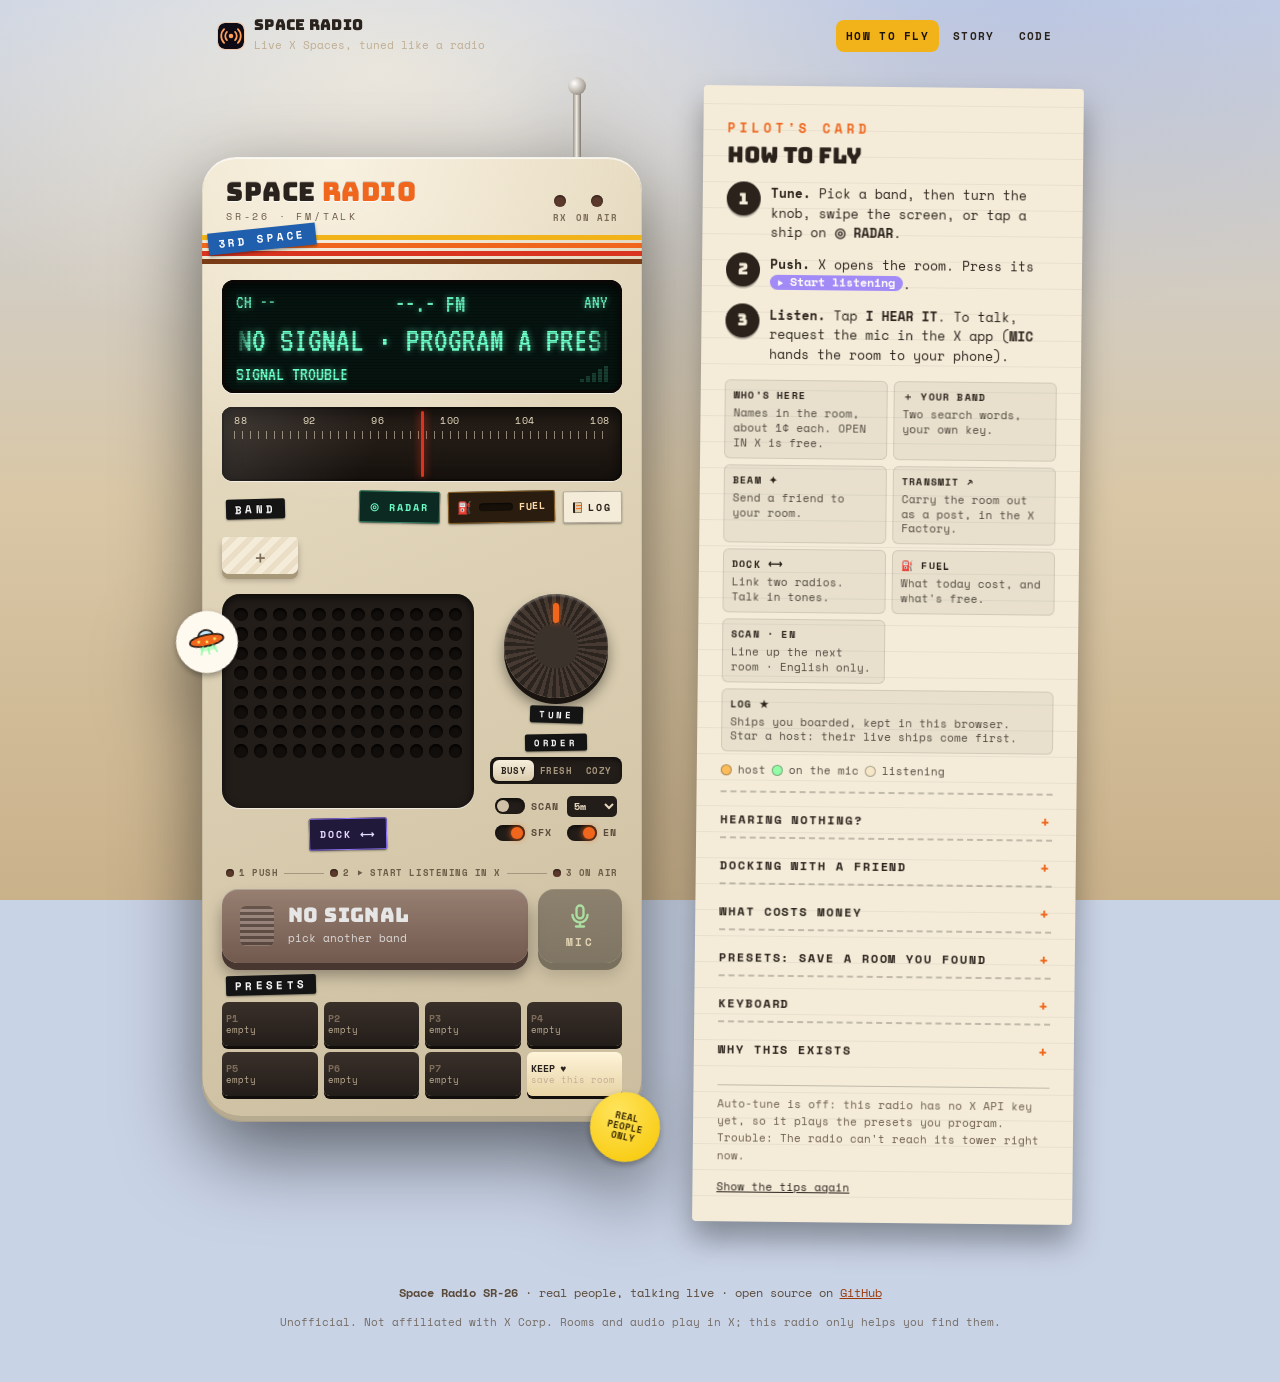
==== commit c1e0dc81: "merge: Space Radio flight log + favorite hosts" ====
--- a/public/index.html
+++ b/public/index.html
@@ -120,6 +120,7 @@
             <div class="speaker-links">
               <a id="open-x" class="open-x" href="#" target="_blank" rel="noopener noreferrer" hidden>OPEN IN X <svg class="g" aria-hidden="true"><use href="#g-out"/></svg></a>
               <button type="button" id="beam" class="open-x beam" hidden title="Send a friend a link to this room">BEAM ✦</button>
+              <a id="transmit" class="open-x transmit" href="#" target="_blank" rel="noopener" hidden aria-label="Transmit: turn this room into a post in the X Factory (opens reemifai.org in a new tab)" title="Turn this room into a post in the X Factory on reemifai.org. Free: nothing is posted for you.">TRANSMIT <svg class="g" aria-hidden="true" focusable="false"><use href="#g-out"/></svg></a>
               <button type="button" id="dock-btn" class="open-x dock" aria-haspopup="dialog" title="Dock with a friend's radio">DOCK ⟷</button>
             </div>
           </div>
@@ -201,6 +202,7 @@
         <li><b>WHO'S HERE</b><span>Names in the room, about 1¢ each. OPEN IN X is free.</span></li>
         <li><b>＋ YOUR BAND</b><span>Two search words, your own key.</span></li>
         <li><b>BEAM ✦</b><span>Send a friend to your room.</span></li>
+        <li><b>TRANSMIT ↗</b><span>Carry the room out as a post, in the X Factory.</span></li>
         <li><b>DOCK ⟷</b><span>Link two radios. Talk in tones.</span></li>
         <li><b>⛽ FUEL</b><span>What today cost, and what's free.</span></li>
         <li><b>SCAN · EN</b><span>Line up the next room · English only.</span></li>
@@ -230,7 +232,7 @@
         <ul class="facts">
           <li><b>Up to 10¢:</b> a band nobody opened in the last hour. After that it's shared, free.</li>
           <li><b>About 10–15¢:</b> WHO'S HERE on a busy room.</li>
-          <li><b>Free:</b> flipping, radar, PUSH, OPEN IN X, beam, docking, presets.</li>
+          <li><b>Free:</b> flipping, radar, PUSH, OPEN IN X, beam, transmit, docking, presets.</li>
         </ul>
         <p class="small">Tap the <b>⛽</b> gauge for today's log. If fuel runs out, the last rooms found keep playing.</p>
       </details>
